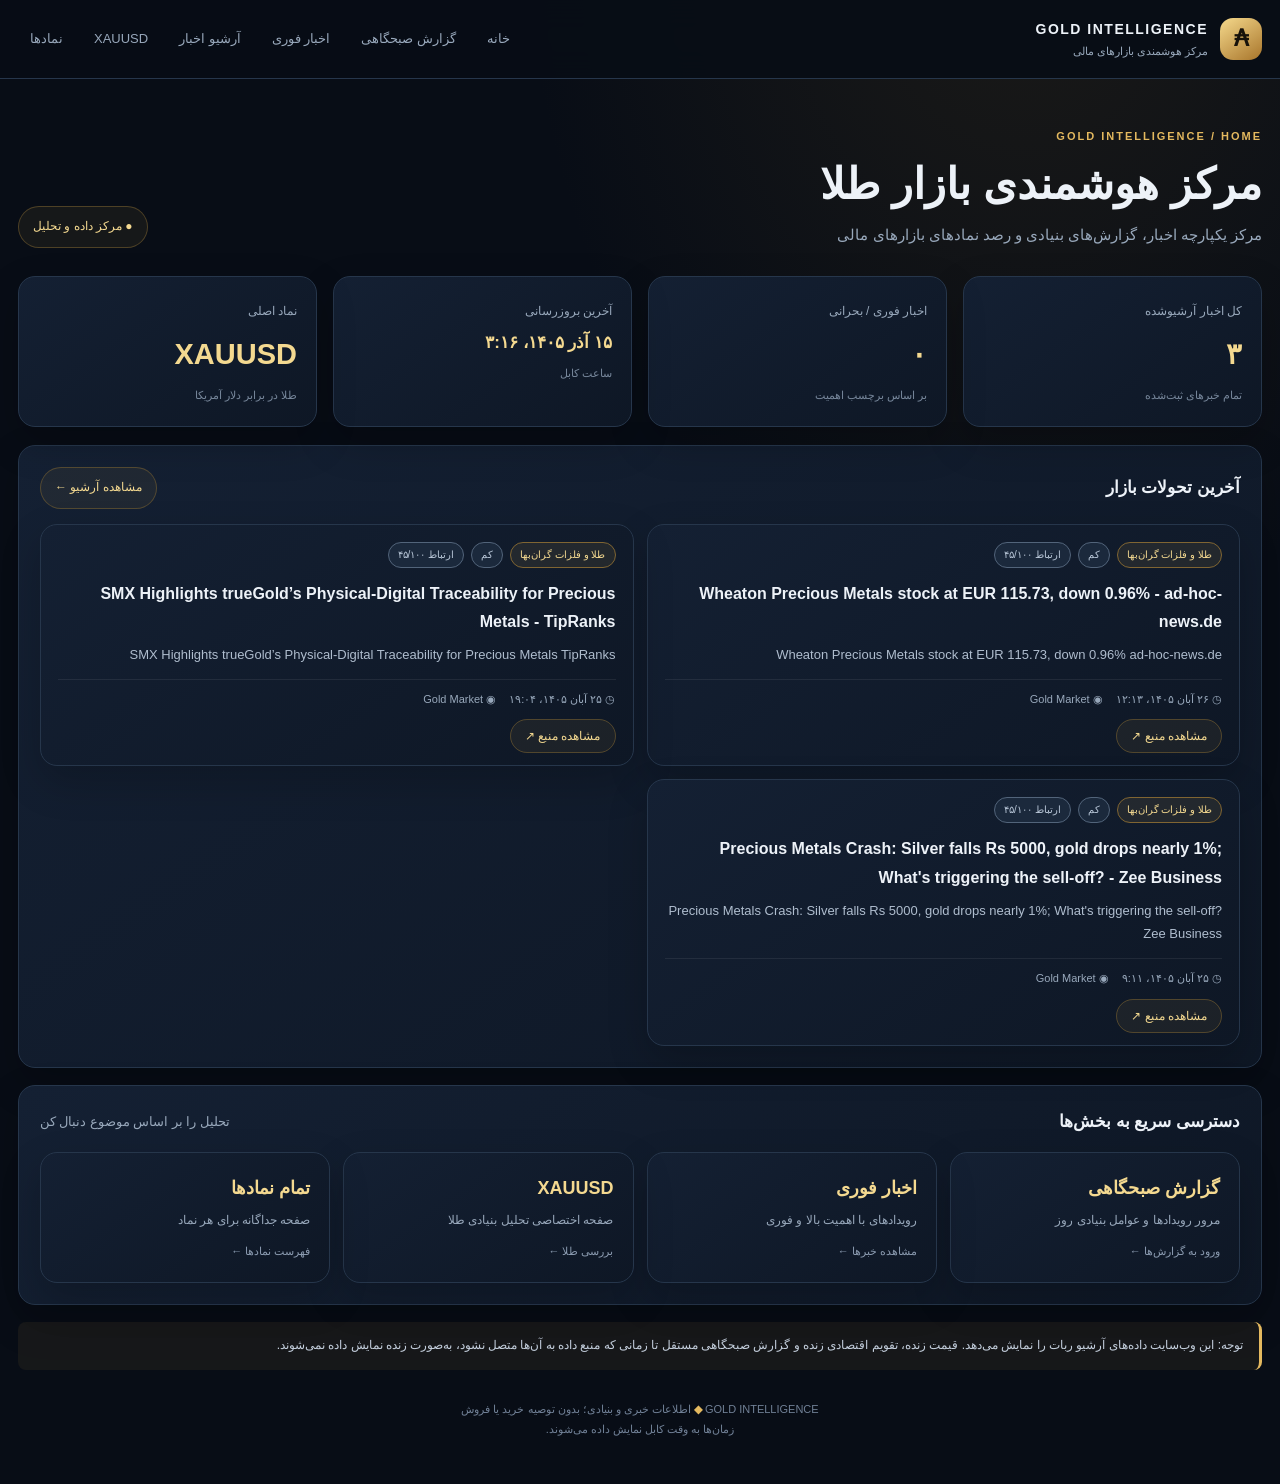
==== index.html @ a311f6eb "Build multi-page Gold Intelligence website" ====
<!doctype html><html lang="fa" dir="rtl"><head><meta charset="utf-8"><meta name="viewport" content="width=device-width,initial-scale=1"><meta name="theme-color" content="#080d16"><meta name="description" content="مرکز هوشمندی بازار طلا | Gold Intelligence"><title>مرکز هوشمندی بازار طلا | Gold Intelligence</title><link rel="stylesheet" href="assets/site.css"></head><body data-page="home" ><header class="topbar"><div class="shell top-inner"><a class="brand" href="index.html"><div class="mark">₳</div><div><strong>GOLD INTELLIGENCE</strong><small>مرکز هوشمندی بازارهای مالی</small></div></a><nav class="nav"><a href="index.html">خانه</a><a href="reports.html">گزارش صبحگاهی</a><a href="breaking.html">اخبار فوری</a><a href="archive.html">آرشیو اخبار</a><a href="xauusd.html">XAUUSD</a><a href="symbols.html">نمادها</a></nav></div></header><main class="shell"><section class="hero"><div><div class="eyebrow">GOLD INTELLIGENCE / HOME</div><h1>مرکز هوشمندی بازار طلا</h1><p>مرکز یکپارچه اخبار، گزارش‌های بنیادی و رصد نمادهای بازارهای مالی</p></div><div class="pill">● مرکز داده و تحلیل</div></section><section class="grid"><div class="stat"><span>کل اخبار آرشیوشده</span><strong id="total">—</strong><small>تمام خبرهای ثبت‌شده</small></div><div class="stat"><span>اخبار فوری / بحرانی</span><strong id="urgent">—</strong><small>بر اساس برچسب اهمیت</small></div><div class="stat"><span>آخرین بروزرسانی</span><strong style="font-size:17px" id="updated">—</strong><small>ساعت کابل</small></div><div class="stat"><span>نماد اصلی</span><strong>XAUUSD</strong><small>طلا در برابر دلار آمریکا</small></div></section><section class="panel" style="margin-top:18px"><div class="section-head"><h2>آخرین تحولات بازار</h2><a class="pill" href="archive.html">مشاهده آرشیو ←</a></div><div id="news-list" class="cards"><div class="empty">در حال دریافت خبرها…</div></div></section><section class="panel"><div class="section-head"><h2>دسترسی سریع به بخش‌ها</h2><small>تحلیل را بر اساس موضوع دنبال کن</small></div><div class="symbol-grid"><a class="symbol-card" href="reports.html"><b>گزارش صبحگاهی</b><p>مرور رویدادها و عوامل بنیادی روز</p><span>ورود به گزارش‌ها ←</span></a><a class="symbol-card" href="breaking.html"><b>اخبار فوری</b><p>رویدادهای با اهمیت بالا و فوری</p><span>مشاهده خبرها ←</span></a><a class="symbol-card" href="xauusd.html"><b>XAUUSD</b><p>صفحه اختصاصی تحلیل بنیادی طلا</p><span>بررسی طلا ←</span></a><a class="symbol-card" href="symbols.html"><b>تمام نمادها</b><p>صفحه جداگانه برای هر نماد</p><span>فهرست نمادها ←</span></a></div></section><div class="note">توجه: این وب‌سایت داده‌های آرشیو ربات را نمایش می‌دهد. قیمت زنده، تقویم اقتصادی زنده و گزارش صبحگاهی مستقل تا زمانی که منبع داده به آن‌ها متصل نشود، به‌صورت زنده نمایش داده نمی‌شوند.</div></main><footer class="shell footer">GOLD INTELLIGENCE <b>◆</b> اطلاعات خبری و بنیادی؛ بدون توصیه خرید یا فروش<br>زمان‌ها به وقت کابل نمایش داده می‌شوند.</footer><script src="assets/site.js" defer></script></body></html>
---- assets/site.css ----
:root{color-scheme:dark;--bg:#080d16;--panel:#101a29;--panel2:#142235;--line:#26364b;--gold:#e4b95f;--gold2:#f4d990;--text:#edf2f8;--muted:#98a8bb;--green:#55c58a;--red:#ef7777}*{box-sizing:border-box}body{margin:0;background:radial-gradient(ellipse at 80% -10%,#45371b55,transparent 35%),var(--bg);color:var(--text);font:15px/1.8 Tahoma,"Segoe UI",sans-serif}a{color:inherit;text-decoration:none}.shell{width:min(1320px,calc(100% - 36px));margin:auto}.topbar{position:sticky;top:0;z-index:10;background:#080d16ed;backdrop-filter:blur(16px);border-bottom:1px solid var(--line)}.top-inner{min-height:78px;display:flex;align-items:center;justify-content:space-between;gap:24px}.brand{display:flex;align-items:center;gap:12px;min-width:220px}.mark{width:42px;height:42px;border-radius:13px;background:linear-gradient(145deg,#f5d98c,#a8752b);display:grid;place-items:center;color:#17120a;font-size:23px;font-weight:900}.brand strong{display:block;letter-spacing:1.5px;font-size:14px}.brand small{display:block;color:var(--muted);font-size:11px}.nav{display:flex;gap:7px;flex-wrap:wrap}.nav a{padding:8px 12px;border-radius:9px;color:var(--muted);font-size:13px}.nav a:hover,.nav a.active{background:#d9ad5318;color:var(--gold2)}.hero{padding:48px 0 28px;display:flex;justify-content:space-between;align-items:end;gap:24px}.eyebrow{color:var(--gold);font-size:11px;font-weight:bold;letter-spacing:2px}.hero h1{font-size:clamp(27px,4vw,43px);line-height:1.35;margin:8px 0}.hero p{color:var(--muted);max-width:760px;margin:0}.pill{border:1px solid #80653288;border-radius:99px;padding:9px 14px;color:var(--gold2);background:#d6aa4b12;font-size:12px;white-space:nowrap}.grid{display:grid;grid-template-columns:repeat(12,1fr);gap:16px}.panel,.stat,.news-card,.symbol-card{background:linear-gradient(145deg,#142033,#0e1725);border:1px solid var(--line);border-radius:17px;box-shadow:0 16px 40px #0003}.panel{padding:21px;margin-bottom:17px}.stat{grid-column:span 3;padding:19px}.stat span{color:var(--muted);font-size:12px}.stat strong{display:block;font-size:29px;color:var(--gold2);margin-top:5px}.stat small{color:#77879b;font-size:11px}.section-head{display:flex;align-items:center;justify-content:space-between;gap:14px;margin-bottom:15px}.section-head h2{font-size:17px;margin:0}.section-head small{color:var(--muted)}.cards{display:grid;grid-template-columns:repeat(2,minmax(0,1fr));gap:13px}.news-card{padding:17px;transition:.2s}.news-card:hover,.symbol-card:hover{transform:translateY(-2px);border-color:#92713a}.tags{display:flex;gap:7px;flex-wrap:wrap}.tag{font-size:10px;padding:3px 9px;border-radius:30px;border:1px solid #52647a;color:#b9c7d8;background:#1b293c}.tag.gold{color:var(--gold2);border-color:#806532;background:#d6aa4b18}.tag.urgent{color:#ffaaaa;border-color:#8b4545;background:#8b45451a}.news-card h3{font-size:16px;line-height:1.8;margin:12px 0 6px}.news-card p{font-size:13px;color:#afbdce;margin:0 0 12px}.meta{display:flex;gap:13px;flex-wrap:wrap;color:var(--muted);font-size:11px;border-top:1px solid #ffffff12;padding-top:10px}.empty{padding:32px;text-align:center;border:1px dashed #35445a;border-radius:14px;color:var(--muted)}.filters{display:grid;grid-template-columns:2fr repeat(3,1fr);gap:10px;margin:15px 0}.field label{display:block;color:var(--muted);font-size:11px;margin-bottom:5px}.field input,.field select{width:100%;background:#091321;border:1px solid #2a394f;color:var(--text);border-radius:9px;padding:11px;font:inherit}.btn{border:1px solid #806532;background:linear-gradient(135deg,#e7bd62,#b8893c);color:#17130b;border-radius:10px;padding:10px 15px;font-weight:bold;cursor:pointer}.symbol-grid{display:grid;grid-template-columns:repeat(4,1fr);gap:13px}.symbol-card{padding:19px}.symbol-card b{font-size:18px;color:var(--gold2)}.symbol-card p{color:var(--muted);font-size:12px;margin:5px 0}.symbol-card span{font-size:11px;color:#8b9bb0}.note{border-right:3px solid var(--gold);background:#d6aa4b12;padding:13px 16px;border-radius:8px;color:#c4cfdd;font-size:12px}.footer{padding:30px 0 45px;color:#718197;text-align:center;font-size:11px}.footer b{color:var(--gold)}@media(max-width:900px){.top-inner{align-items:flex-start;padding:15px 0;flex-direction:column;gap:10px}.nav{width:100%;overflow:auto;flex-wrap:nowrap}.nav a{white-space:nowrap}.stat{grid-column:span 6}.symbol-grid{grid-template-columns:repeat(2,1fr)}}@media(max-width:620px){.shell{width:calc(100% - 24px)}.hero{padding:30px 0 20px;align-items:flex-start;flex-direction:column}.cards{grid-template-columns:1fr}.filters{grid-template-columns:1fr 1fr}.filters .wide{grid-column:span 2}.panel{padding:14px}.stat{padding:14px}.stat strong{font-size:23px}.symbol-grid{grid-template-columns:1fr 1fr}}
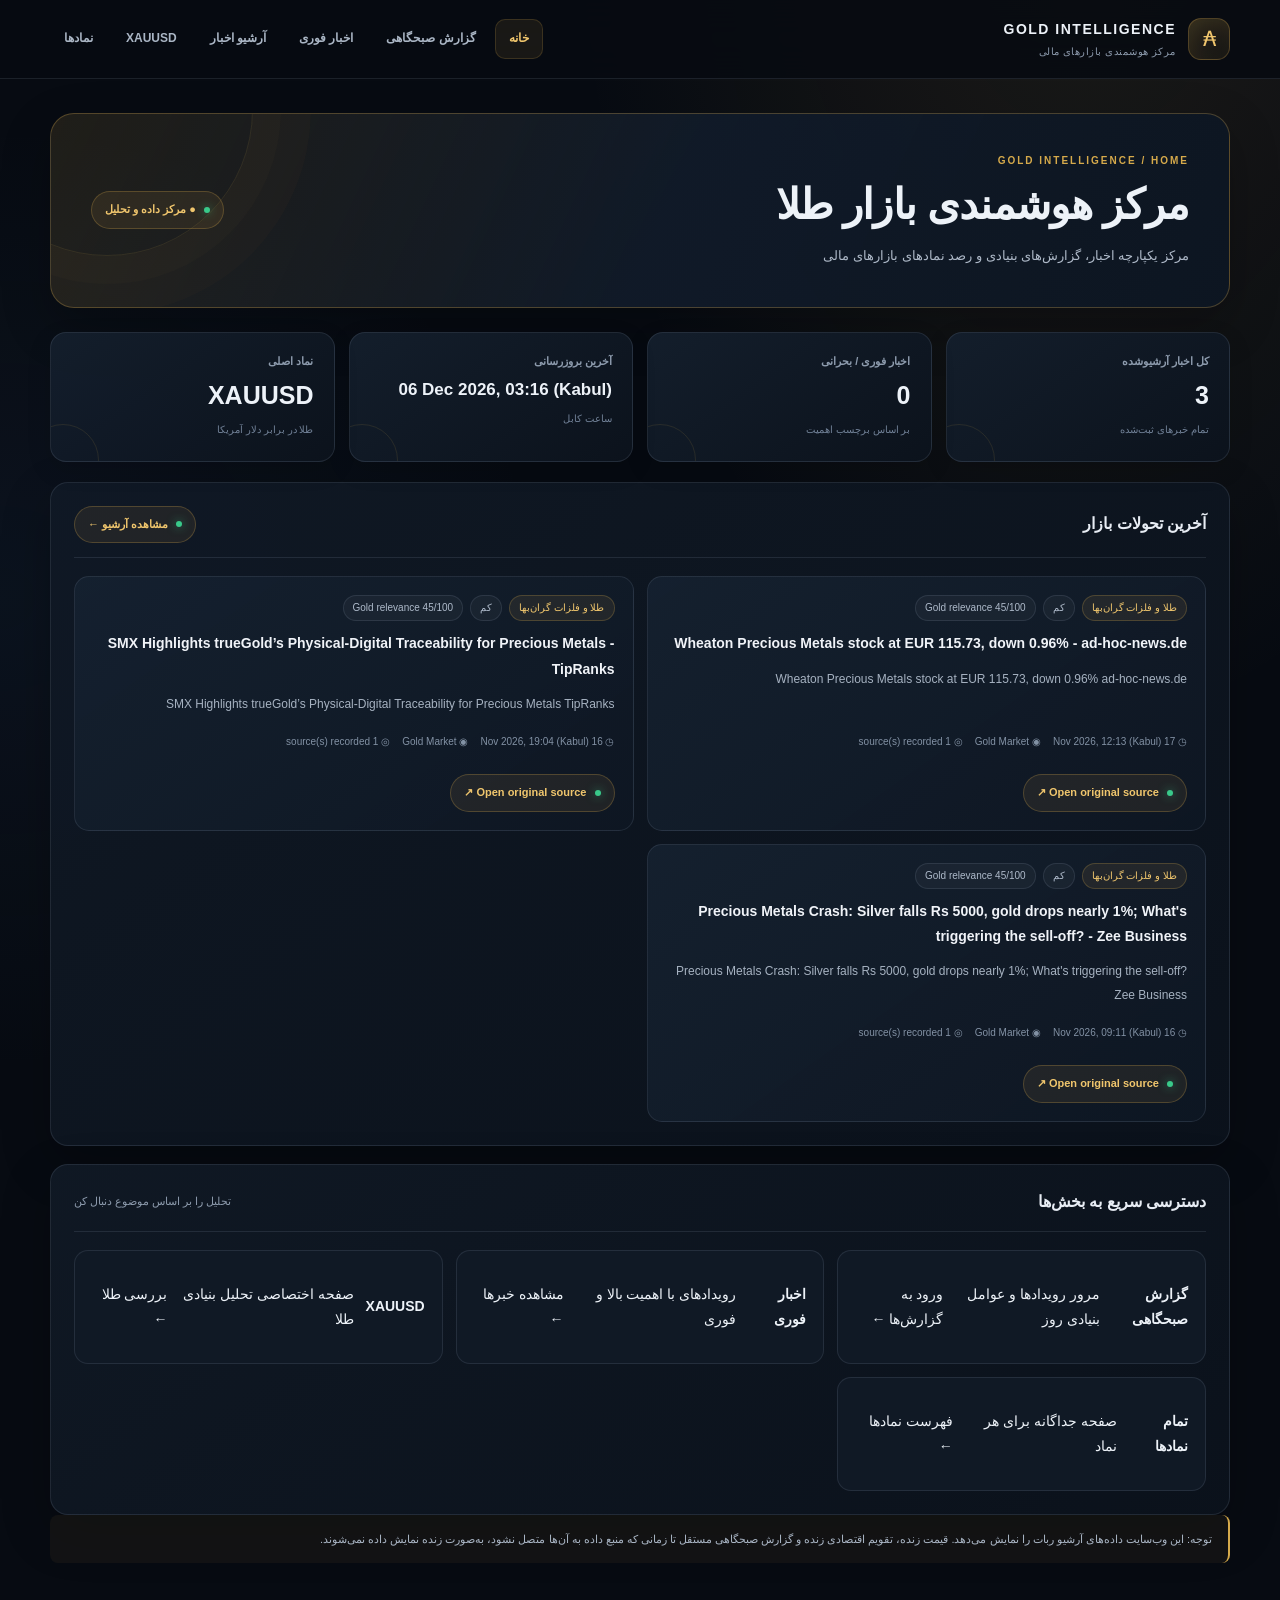
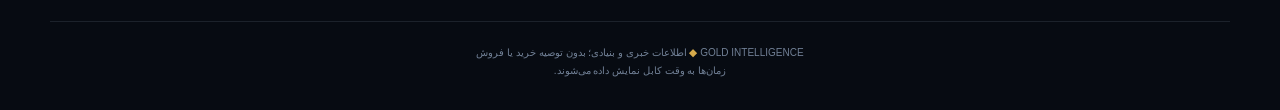
==== commit b86c6360: "Bust cached stylesheets across all dashboard pages" ====
--- a/index.html
+++ b/index.html
@@ -1 +1 @@
-<!doctype html><html lang="fa" dir="rtl"><head><meta charset="utf-8"><meta name="viewport" content="width=device-width,initial-scale=1"><meta name="theme-color" content="#080d16"><meta name="description" content="مرکز هوشمندی بازار طلا | Gold Intelligence"><title>مرکز هوشمندی بازار طلا | Gold Intelligence</title><link rel="stylesheet" href="assets/site.css"></head><body data-page="home" ><header class="topbar"><div class="shell top-inner"><a class="brand" href="index.html"><div class="mark">₳</div><div><strong>GOLD INTELLIGENCE</strong><small>مرکز هوشمندی بازارهای مالی</small></div></a><nav class="nav"><a href="index.html">خانه</a><a href="reports.html">گزارش صبحگاهی</a><a href="breaking.html">اخبار فوری</a><a href="archive.html">آرشیو اخبار</a><a href="xauusd.html">XAUUSD</a><a href="symbols.html">نمادها</a></nav></div></header><main class="shell"><section class="hero"><div><div class="eyebrow">GOLD INTELLIGENCE / HOME</div><h1>مرکز هوشمندی بازار طلا</h1><p>مرکز یکپارچه اخبار، گزارش‌های بنیادی و رصد نمادهای بازارهای مالی</p></div><div class="pill">● مرکز داده و تحلیل</div></section><section class="grid"><div class="stat"><span>کل اخبار آرشیوشده</span><strong id="total">—</strong><small>تمام خبرهای ثبت‌شده</small></div><div class="stat"><span>اخبار فوری / بحرانی</span><strong id="urgent">—</strong><small>بر اساس برچسب اهمیت</small></div><div class="stat"><span>آخرین بروزرسانی</span><strong style="font-size:17px" id="updated">—</strong><small>ساعت کابل</small></div><div class="stat"><span>نماد اصلی</span><strong>XAUUSD</strong><small>طلا در برابر دلار آمریکا</small></div></section><section class="panel" style="margin-top:18px"><div class="section-head"><h2>آخرین تحولات بازار</h2><a class="pill" href="archive.html">مشاهده آرشیو ←</a></div><div id="news-list" class="cards"><div class="empty">در حال دریافت خبرها…</div></div></section><section class="panel"><div class="section-head"><h2>دسترسی سریع به بخش‌ها</h2><small>تحلیل را بر اساس موضوع دنبال کن</small></div><div class="symbol-grid"><a class="symbol-card" href="reports.html"><b>گزارش صبحگاهی</b><p>مرور رویدادها و عوامل بنیادی روز</p><span>ورود به گزارش‌ها ←</span></a><a class="symbol-card" href="breaking.html"><b>اخبار فوری</b><p>رویدادهای با اهمیت بالا و فوری</p><span>مشاهده خبرها ←</span></a><a class="symbol-card" href="xauusd.html"><b>XAUUSD</b><p>صفحه اختصاصی تحلیل بنیادی طلا</p><span>بررسی طلا ←</span></a><a class="symbol-card" href="symbols.html"><b>تمام نمادها</b><p>صفحه جداگانه برای هر نماد</p><span>فهرست نمادها ←</span></a></div></section><div class="note">توجه: این وب‌سایت داده‌های آرشیو ربات را نمایش می‌دهد. قیمت زنده، تقویم اقتصادی زنده و گزارش صبحگاهی مستقل تا زمانی که منبع داده به آن‌ها متصل نشود، به‌صورت زنده نمایش داده نمی‌شوند.</div></main><footer class="shell footer">GOLD INTELLIGENCE <b>◆</b> اطلاعات خبری و بنیادی؛ بدون توصیه خرید یا فروش<br>زمان‌ها به وقت کابل نمایش داده می‌شوند.</footer><script src="assets/site.js" defer></script></body></html>+<!doctype html><html lang="fa" dir="rtl"><head><meta charset="utf-8"><meta name="viewport" content="width=device-width,initial-scale=1"><meta name="theme-color" content="#080d16"><meta name="description" content="مرکز هوشمندی بازار طلا | Gold Intelligence"><title>مرکز هوشمندی بازار طلا | Gold Intelligence</title><link rel="stylesheet" href="assets/site.css?v=20261117-1538"></head><body data-page="home" ><header class="topbar"><div class="shell top-inner"><a class="brand" href="index.html"><div class="mark">₳</div><div><strong>GOLD INTELLIGENCE</strong><small>مرکز هوشمندی بازارهای مالی</small></div></a><nav class="nav"><a href="index.html">خانه</a><a href="reports.html">گزارش صبحگاهی</a><a href="breaking.html">اخبار فوری</a><a href="archive.html">آرشیو اخبار</a><a href="xauusd.html">XAUUSD</a><a href="symbols.html">نمادها</a></nav></div></header><main class="shell"><section class="hero"><div><div class="eyebrow">GOLD INTELLIGENCE / HOME</div><h1>مرکز هوشمندی بازار طلا</h1><p>مرکز یکپارچه اخبار، گزارش‌های بنیادی و رصد نمادهای بازارهای مالی</p></div><div class="pill">● مرکز داده و تحلیل</div></section><section class="grid"><div class="stat"><span>کل اخبار آرشیوشده</span><strong id="total">—</strong><small>تمام خبرهای ثبت‌شده</small></div><div class="stat"><span>اخبار فوری / بحرانی</span><strong id="urgent">—</strong><small>بر اساس برچسب اهمیت</small></div><div class="stat"><span>آخرین بروزرسانی</span><strong style="font-size:17px" id="updated">—</strong><small>ساعت کابل</small></div><div class="stat"><span>نماد اصلی</span><strong>XAUUSD</strong><small>طلا در برابر دلار آمریکا</small></div></section><section class="panel" style="margin-top:18px"><div class="section-head"><h2>آخرین تحولات بازار</h2><a class="pill" href="archive.html">مشاهده آرشیو ←</a></div><div id="news-list" class="cards"><div class="empty">در حال دریافت خبرها…</div></div></section><section class="panel"><div class="section-head"><h2>دسترسی سریع به بخش‌ها</h2><small>تحلیل را بر اساس موضوع دنبال کن</small></div><div class="symbol-grid"><a class="symbol-card" href="reports.html"><b>گزارش صبحگاهی</b><p>مرور رویدادها و عوامل بنیادی روز</p><span>ورود به گزارش‌ها ←</span></a><a class="symbol-card" href="breaking.html"><b>اخبار فوری</b><p>رویدادهای با اهمیت بالا و فوری</p><span>مشاهده خبرها ←</span></a><a class="symbol-card" href="xauusd.html"><b>XAUUSD</b><p>صفحه اختصاصی تحلیل بنیادی طلا</p><span>بررسی طلا ←</span></a><a class="symbol-card" href="symbols.html"><b>تمام نمادها</b><p>صفحه جداگانه برای هر نماد</p><span>فهرست نمادها ←</span></a></div></section><div class="note">توجه: این وب‌سایت داده‌های آرشیو ربات را نمایش می‌دهد. قیمت زنده، تقویم اقتصادی زنده و گزارش صبحگاهی مستقل تا زمانی که منبع داده به آن‌ها متصل نشود، به‌صورت زنده نمایش داده نمی‌شوند.</div></main><footer class="shell footer">GOLD INTELLIGENCE <b>◆</b> اطلاعات خبری و بنیادی؛ بدون توصیه خرید یا فروش<br>زمان‌ها به وقت کابل نمایش داده می‌شوند.</footer><script src="assets/site.js" defer></script></body></html>
--- a/assets/site.css
+++ b/assets/site.css
@@ -1 +1,86 @@
-:root{color-scheme:dark;--bg:#080d16;--panel:#101a29;--panel2:#142235;--line:#26364b;--gold:#e4b95f;--gold2:#f4d990;--text:#edf2f8;--muted:#98a8bb;--green:#55c58a;--red:#ef7777}*{box-sizing:border-box}body{margin:0;background:radial-gradient(ellipse at 80% -10%,#45371b55,transparent 35%),var(--bg);color:var(--text);font:15px/1.8 Tahoma,"Segoe UI",sans-serif}a{color:inherit;text-decoration:none}.shell{width:min(1320px,calc(100% - 36px));margin:auto}.topbar{position:sticky;top:0;z-index:10;background:#080d16ed;backdrop-filter:blur(16px);border-bottom:1px solid var(--line)}.top-inner{min-height:78px;display:flex;align-items:center;justify-content:space-between;gap:24px}.brand{display:flex;align-items:center;gap:12px;min-width:220px}.mark{width:42px;height:42px;border-radius:13px;background:linear-gradient(145deg,#f5d98c,#a8752b);display:grid;place-items:center;color:#17120a;font-size:23px;font-weight:900}.brand strong{display:block;letter-spacing:1.5px;font-size:14px}.brand small{display:block;color:var(--muted);font-size:11px}.nav{display:flex;gap:7px;flex-wrap:wrap}.nav a{padding:8px 12px;border-radius:9px;color:var(--muted);font-size:13px}.nav a:hover,.nav a.active{background:#d9ad5318;color:var(--gold2)}.hero{padding:48px 0 28px;display:flex;justify-content:space-between;align-items:end;gap:24px}.eyebrow{color:var(--gold);font-size:11px;font-weight:bold;letter-spacing:2px}.hero h1{font-size:clamp(27px,4vw,43px);line-height:1.35;margin:8px 0}.hero p{color:var(--muted);max-width:760px;margin:0}.pill{border:1px solid #80653288;border-radius:99px;padding:9px 14px;color:var(--gold2);background:#d6aa4b12;font-size:12px;white-space:nowrap}.grid{display:grid;grid-template-columns:repeat(12,1fr);gap:16px}.panel,.stat,.news-card,.symbol-card{background:linear-gradient(145deg,#142033,#0e1725);border:1px solid var(--line);border-radius:17px;box-shadow:0 16px 40px #0003}.panel{padding:21px;margin-bottom:17px}.stat{grid-column:span 3;padding:19px}.stat span{color:var(--muted);font-size:12px}.stat strong{display:block;font-size:29px;color:var(--gold2);margin-top:5px}.stat small{color:#77879b;font-size:11px}.section-head{display:flex;align-items:center;justify-content:space-between;gap:14px;margin-bottom:15px}.section-head h2{font-size:17px;margin:0}.section-head small{color:var(--muted)}.cards{display:grid;grid-template-columns:repeat(2,minmax(0,1fr));gap:13px}.news-card{padding:17px;transition:.2s}.news-card:hover,.symbol-card:hover{transform:translateY(-2px);border-color:#92713a}.tags{display:flex;gap:7px;flex-wrap:wrap}.tag{font-size:10px;padding:3px 9px;border-radius:30px;border:1px solid #52647a;color:#b9c7d8;background:#1b293c}.tag.gold{color:var(--gold2);border-color:#806532;background:#d6aa4b18}.tag.urgent{color:#ffaaaa;border-color:#8b4545;background:#8b45451a}.news-card h3{font-size:16px;line-height:1.8;margin:12px 0 6px}.news-card p{font-size:13px;color:#afbdce;margin:0 0 12px}.meta{display:flex;gap:13px;flex-wrap:wrap;color:var(--muted);font-size:11px;border-top:1px solid #ffffff12;padding-top:10px}.empty{padding:32px;text-align:center;border:1px dashed #35445a;border-radius:14px;color:var(--muted)}.filters{display:grid;grid-template-columns:2fr repeat(3,1fr);gap:10px;margin:15px 0}.field label{display:block;color:var(--muted);font-size:11px;margin-bottom:5px}.field input,.field select{width:100%;background:#091321;border:1px solid #2a394f;color:var(--text);border-radius:9px;padding:11px;font:inherit}.btn{border:1px solid #806532;background:linear-gradient(135deg,#e7bd62,#b8893c);color:#17130b;border-radius:10px;padding:10px 15px;font-weight:bold;cursor:pointer}.symbol-grid{display:grid;grid-template-columns:repeat(4,1fr);gap:13px}.symbol-card{padding:19px}.symbol-card b{font-size:18px;color:var(--gold2)}.symbol-card p{color:var(--muted);font-size:12px;margin:5px 0}.symbol-card span{font-size:11px;color:#8b9bb0}.note{border-right:3px solid var(--gold);background:#d6aa4b12;padding:13px 16px;border-radius:8px;color:#c4cfdd;font-size:12px}.footer{padding:30px 0 45px;color:#718197;text-align:center;font-size:11px}.footer b{color:var(--gold)}@media(max-width:900px){.top-inner{align-items:flex-start;padding:15px 0;flex-direction:column;gap:10px}.nav{width:100%;overflow:auto;flex-wrap:nowrap}.nav a{white-space:nowrap}.stat{grid-column:span 6}.symbol-grid{grid-template-columns:repeat(2,1fr)}}@media(max-width:620px){.shell{width:calc(100% - 24px)}.hero{padding:30px 0 20px;align-items:flex-start;flex-direction:column}.cards{grid-template-columns:1fr}.filters{grid-template-columns:1fr 1fr}.filters .wide{grid-column:span 2}.panel{padding:14px}.stat{padding:14px}.stat strong{font-size:23px}.symbol-grid{grid-template-columns:1fr 1fr}}+/* GOLD INTELLIGENCE — unified professional trading dashboard */
+:root{
+  color-scheme:dark;
+  --bg:#070b12;--bg-soft:#0b111b;--surface:#101925;--surface-2:#141f2d;
+  --surface-3:#182536;--line:rgba(181,196,216,.12);--line-strong:rgba(212,166,77,.3);
+  --text:#edf2f8;--muted:#8d9bad;--gold:#d6aa4b;--gold-bright:#f0c66d;
+  --green:#39c98a;--red:#ef7373;--blue:#7ca9e8;--radius:18px;
+  --shadow:0 18px 50px rgba(0,0,0,.24);
+}
+*{box-sizing:border-box}
+html{scroll-behavior:smooth;background:var(--bg)}
+body{margin:0;min-height:100vh;background:radial-gradient(ellipse at 85% -10%,rgba(214,170,75,.11),transparent 34%),radial-gradient(ellipse at 0% 35%,rgba(55,99,151,.09),transparent 30%),var(--bg);color:var(--text);font-family:Inter,"Segoe UI",Tahoma,Arial,sans-serif;font-size:14px;line-height:1.8;direction:rtl}
+a{color:inherit;text-decoration:none;transition:color .2s,border-color .2s,background .2s}
+button,input,select{font:inherit}
+button{cursor:pointer}
+::selection{background:rgba(214,170,75,.3);color:#fff}
+.shell{width:min(1180px,calc(100% - 44px));margin-inline:auto}
+.topbar{position:sticky;top:0;z-index:20;background:rgba(7,11,18,.88);border-bottom:1px solid var(--line);backdrop-filter:blur(18px);-webkit-backdrop-filter:blur(18px)}
+.top-inner{min-height:78px;display:flex;align-items:center;justify-content:space-between;gap:24px}
+.brand{display:flex;align-items:center;gap:12px;min-width:max-content}
+.brand .mark{width:42px;height:42px;display:grid;place-items:center;border:1px solid var(--line-strong);border-radius:13px;background:linear-gradient(145deg,rgba(214,170,75,.2),rgba(214,170,75,.04));color:var(--gold-bright);font-size:21px;box-shadow:inset 0 0 18px rgba(214,170,75,.07)}
+.brand strong{display:block;font-size:14px;letter-spacing:1.5px;font-weight:800}
+.brand small{display:block;color:var(--muted);font-size:10px;letter-spacing:.5px;margin-top:1px}
+.nav{display:flex;align-items:center;gap:5px;flex-wrap:wrap}
+.nav a{padding:8px 13px;border:1px solid transparent;border-radius:10px;color:#aab6c5;font-size:12px;font-weight:650;white-space:nowrap}
+.nav a:hover,.nav a.active{color:var(--gold-bright);background:rgba(214,170,75,.09);border-color:rgba(214,170,75,.18)}
+main.shell{padding-top:34px;padding-bottom:58px}
+.hero{position:relative;overflow:hidden;display:flex;align-items:center;justify-content:space-between;gap:30px;padding:38px 40px;margin-bottom:24px;border:1px solid var(--line-strong);border-radius:24px;background:linear-gradient(115deg,rgba(214,170,75,.12),rgba(17,27,41,.94) 52%,rgba(13,22,34,.98));box-shadow:var(--shadow)}
+.hero:after{content:"";position:absolute;width:290px;height:290px;border:1px solid rgba(214,170,75,.12);border-radius:50%;left:-90px;top:-150px;box-shadow:0 0 0 28px rgba(214,170,75,.025),0 0 0 58px rgba(214,170,75,.02);pointer-events:none}
+.hero>div{position:relative;z-index:1;max-width:760px}
+.eyebrow,.section-kicker{color:var(--gold);font-size:10px;font-weight:800;letter-spacing:2px;text-transform:uppercase}
+.hero h1{margin:8px 0 10px;font-size:clamp(27px,4vw,42px);line-height:1.3;font-weight:800;letter-spacing:-.8px}
+.hero p{max-width:720px;margin:0;color:#aeb9c8;font-size:13px;line-height:2}
+.pill{display:inline-flex;align-items:center;gap:8px;padding:8px 13px;border:1px solid rgba(214,170,75,.26);border-radius:999px;background:rgba(214,170,75,.09);color:var(--gold-bright);font-size:11px;font-weight:700;white-space:nowrap}
+.pill:before{content:"";width:6px;height:6px;border-radius:50%;background:var(--green);box-shadow:0 0 10px rgba(57,201,138,.65)}
+.grid{display:grid;grid-template-columns:repeat(4,minmax(0,1fr));gap:14px;margin:20px 0}
+.stat{position:relative;overflow:hidden;min-height:126px;padding:19px 20px;border:1px solid var(--line);border-radius:16px;background:linear-gradient(145deg,rgba(20,31,45,.96),rgba(12,19,29,.96));box-shadow:0 8px 24px rgba(0,0,0,.12)}
+.stat:after{content:"";position:absolute;width:70px;height:70px;left:-24px;bottom:-35px;border:1px solid rgba(214,170,75,.12);border-radius:50%}
+.stat span{display:block;color:var(--muted);font-size:11px;font-weight:600}
+.stat strong{display:block;margin:7px 0 3px;color:var(--text);font-size:25px;line-height:1.4;font-weight:800;direction:ltr;text-align:right;font-variant-numeric:tabular-nums}
+.stat small{color:#718197;font-size:10px}
+.panel{margin-top:18px;padding:23px;border:1px solid var(--line);border-radius:var(--radius);background:linear-gradient(145deg,rgba(16,25,37,.96),rgba(11,18,28,.97));box-shadow:var(--shadow)}
+.section-head{display:flex;align-items:center;justify-content:space-between;gap:15px;margin-bottom:18px;padding-bottom:14px;border-bottom:1px solid var(--line)}
+.section-head h2,.panel h2{margin:0;font-size:16px;font-weight:750;color:#e8edf4}
+.section-head small{color:var(--muted);font-size:11px}
+.section-head .tag{white-space:nowrap}
+.cards{display:grid;grid-template-columns:repeat(2,minmax(0,1fr));gap:13px}
+.news-card{display:flex;flex-direction:column;gap:10px;min-width:0;padding:18px;border:1px solid var(--line);border-radius:15px;background:linear-gradient(145deg,rgba(22,34,49,.88),rgba(14,23,35,.92));transition:transform .2s,border-color .2s,background .2s}
+.news-card:hover{transform:translateY(-2px);border-color:rgba(214,170,75,.32);background:var(--surface-2)}
+.news-card h3{margin:0;color:#f0f3f8;font-size:14px;line-height:1.8;font-weight:750}
+.news-card p{margin:0;color:#a6b2c1;font-size:12px;line-height:2}
+.news-card .meta{display:flex;align-items:center;flex-wrap:wrap;gap:12px;margin-top:auto;padding-top:7px;color:#8291a4;font-size:10px}
+.tags{display:flex;align-items:center;flex-wrap:wrap;gap:7px}
+.tag{display:inline-flex;align-items:center;padding:4px 9px;border:1px solid var(--line);border-radius:999px;background:rgba(255,255,255,.035);color:#aebaca;font-size:10px;line-height:1.6}
+.tag.gold{border-color:rgba(214,170,75,.24);background:rgba(214,170,75,.09);color:var(--gold-bright)}
+.tag.urgent{border-color:rgba(239,115,115,.25);background:rgba(239,115,115,.1);color:#ff9b9b}
+.tag.green{border-color:rgba(57,201,138,.22);background:rgba(57,201,138,.08);color:#71dfad}
+.filters{display:grid;grid-template-columns:minmax(220px,2fr) repeat(2,minmax(150px,1fr));gap:12px;margin:16px 0 20px}
+.field{display:flex;flex-direction:column;gap:7px;min-width:0}
+.field label{color:#aab6c5;font-size:11px;font-weight:650}
+.field input,.field select,.filters input,.filters select{width:100%;min-height:43px;padding:9px 12px;border:1px solid var(--line);border-radius:11px;outline:none;background:#0a121d;color:var(--text);font-size:12px}
+.field input:focus,.field select:focus,.filters input:focus,.filters select:focus{border-color:rgba(214,170,75,.55);box-shadow:0 0 0 3px rgba(214,170,75,.08)}
+.field input::placeholder,.filters input::placeholder{color:#637286}
+.empty{grid-column:1/-1;padding:30px 18px;border:1px dashed rgba(145,163,185,.2);border-radius:14px;color:var(--muted);text-align:center;font-size:12px;background:rgba(255,255,255,.015)}
+.status-line{display:flex;align-items:center;gap:9px;margin:12px 0;color:var(--green);font-size:11px}
+.status-line:before{content:"";width:7px;height:7px;border-radius:50%;background:currentColor;box-shadow:0 0 9px currentColor}
+.event-row{display:grid;grid-template-columns:minmax(0,1fr) auto;gap:10px 16px;padding:15px 0;border-bottom:1px solid var(--line)}
+.event-row:last-child{border:0}
+.event-row b{font-size:12px;color:#e4eaf1}
+.event-row small{display:block;color:var(--muted);font-size:10px}
+.event-values{grid-column:1/-1;display:flex;flex-wrap:wrap;gap:8px 18px;color:#94a4b7;font-size:10px}
+.report-message{white-space:pre-wrap;max-height:420px;overflow:auto;padding:20px;border:1px solid var(--line);border-radius:14px;background:#09111c;color:#cbd5e1;font:12px/2 Tahoma,"Segoe UI",sans-serif}
+.note{padding:13px 16px;border-right:2px solid var(--gold);border-radius:8px;background:rgba(214,170,75,.055);color:#aab6c5;font-size:11px;line-height:2}
+.symbol-grid{display:grid;grid-template-columns:repeat(3,minmax(0,1fr));gap:13px}
+.symbol-card{display:flex;align-items:center;justify-content:space-between;gap:12px;padding:17px;border:1px solid var(--line);border-radius:14px;background:var(--surface);transition:.2s}
+.symbol-card:hover{border-color:var(--line-strong);transform:translateY(-2px)}
+.symbol-card strong{font-size:14px;direction:ltr}
+.symbol-card small{display:block;color:var(--muted);font-size:10px}
+button,.button,.pill-link{border:1px solid var(--line-strong);border-radius:10px;background:rgba(214,170,75,.1);color:var(--gold-bright);padding:9px 14px;font-size:11px;font-weight:700}
+button:hover,.button:hover,.pill-link:hover{background:rgba(214,170,75,.18)}
+footer,.footer{padding:22px 0 30px;border-top:1px solid var(--line);color:#718096;font-size:10px;text-align:center}
+footer b,.footer b{color:var(--gold)}
+a:focus-visible,button:focus-visible,input:focus-visible,select:focus-visible{outline:2px solid var(--gold);outline-offset:3px}
+[dir="ltr"],.ltr{direction:ltr;unicode-bidi:embed}
+@media(max-width:900px){.top-inner{align-items:flex-start;flex-direction:column;padding:13px 0;gap:10px}.nav{width:100%;overflow-x:auto;flex-wrap:nowrap;padding-bottom:3px}.nav a{padding:7px 10px}.grid{grid-template-columns:repeat(2,minmax(0,1fr))}.symbol-grid{grid-template-columns:repeat(2,minmax(0,1fr))}}
+@media(max-width:620px){.shell{width:min(100% - 26px,1180px)}main.shell{padding-top:18px}.hero{align-items:flex-start;flex-direction:column;padding:25px 21px;border-radius:18px;gap:15px}.hero h1{font-size:27px}.grid{gap:9px}.stat{min-height:112px;padding:14px}.stat strong{font-size:21px}.panel{padding:16px;margin-top:13px}.cards{grid-template-columns:1fr}.filters{grid-template-columns:1fr}.symbol-grid{grid-template-columns:1fr}.section-head{align-items:flex-start;flex-direction:column}.brand strong{font-size:12px}}
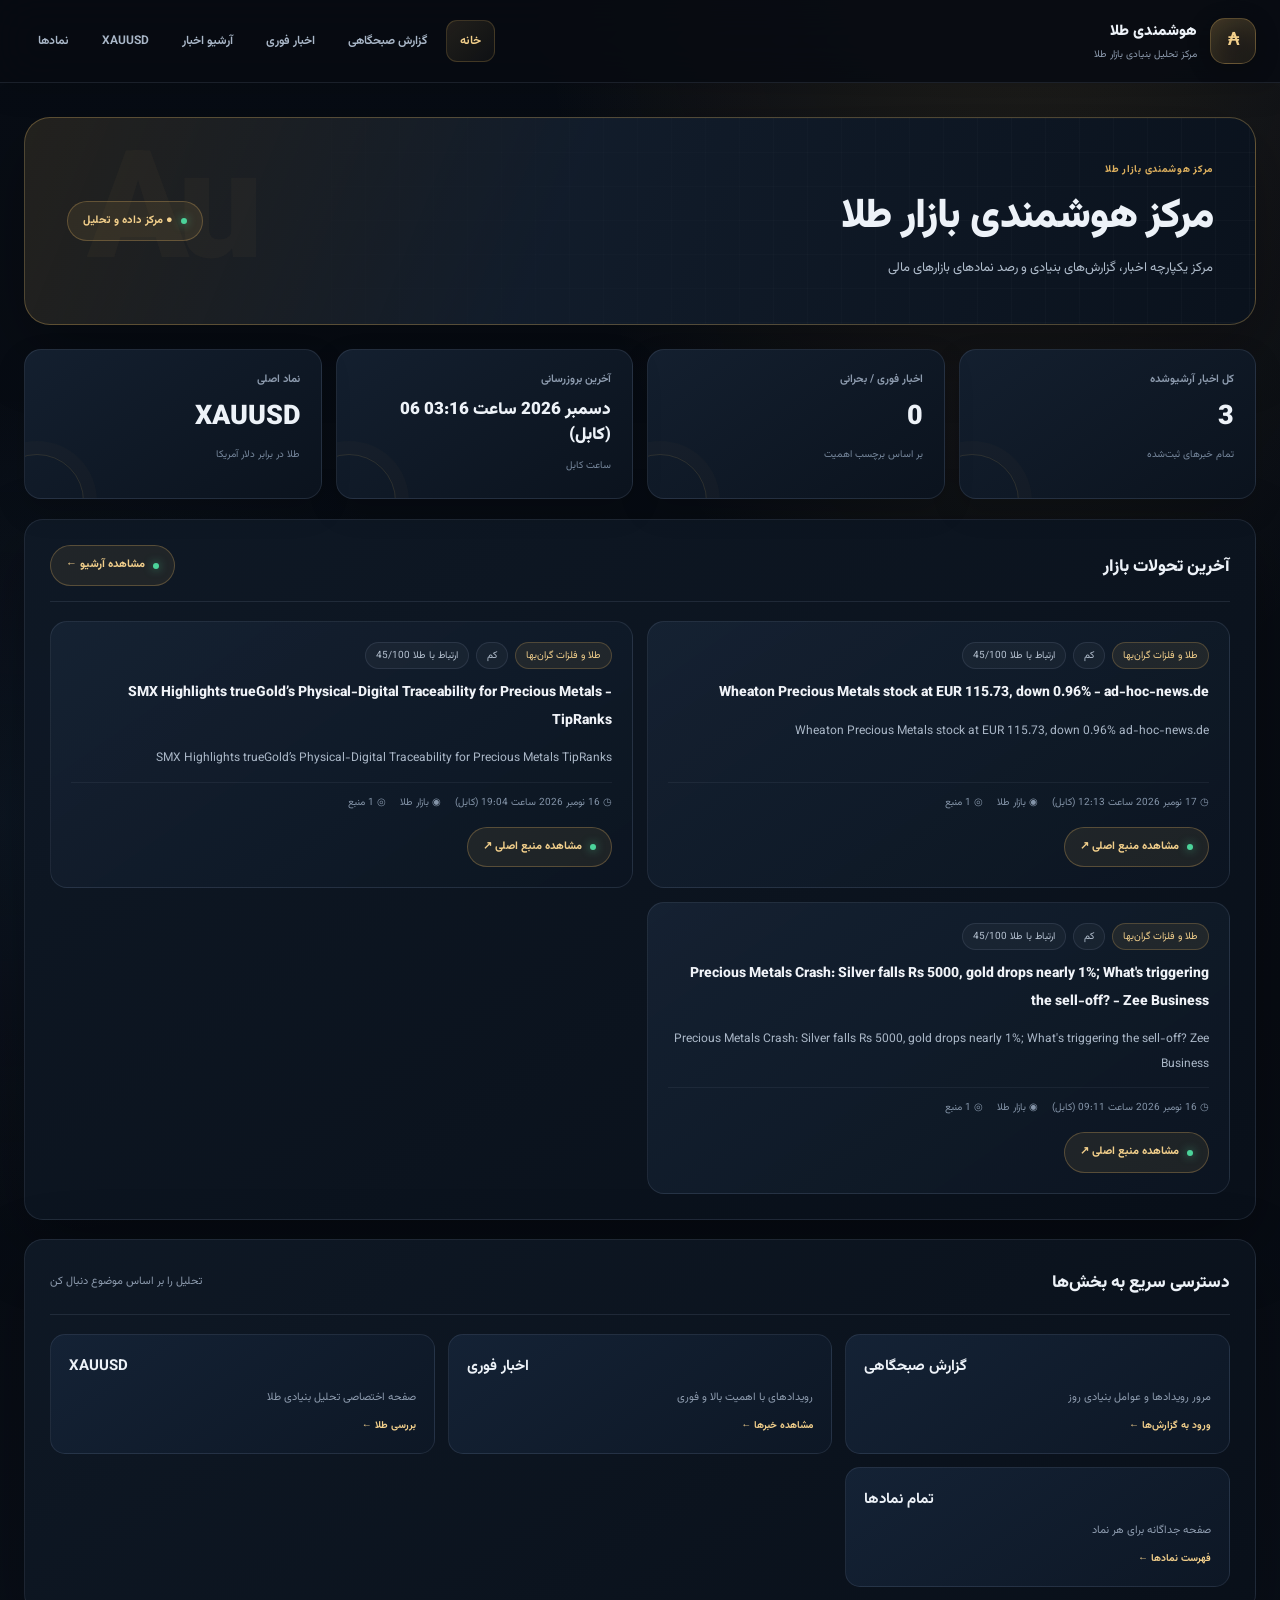
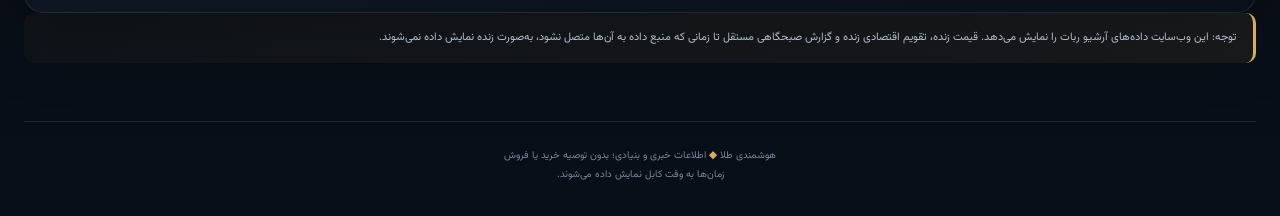
==== commit 90b21bac: "Redesign dashboard in Persian and isolate published morning report" ====
--- a/index.html
+++ b/index.html
@@ -1 +1 @@
-<!doctype html><html lang="fa" dir="rtl"><head><meta charset="utf-8"><meta name="viewport" content="width=device-width,initial-scale=1"><meta name="theme-color" content="#080d16"><meta name="description" content="مرکز هوشمندی بازار طلا | Gold Intelligence"><title>مرکز هوشمندی بازار طلا | Gold Intelligence</title><link rel="stylesheet" href="assets/site.css?v=20261117-1538"></head><body data-page="home" ><header class="topbar"><div class="shell top-inner"><a class="brand" href="index.html"><div class="mark">₳</div><div><strong>GOLD INTELLIGENCE</strong><small>مرکز هوشمندی بازارهای مالی</small></div></a><nav class="nav"><a href="index.html">خانه</a><a href="reports.html">گزارش صبحگاهی</a><a href="breaking.html">اخبار فوری</a><a href="archive.html">آرشیو اخبار</a><a href="xauusd.html">XAUUSD</a><a href="symbols.html">نمادها</a></nav></div></header><main class="shell"><section class="hero"><div><div class="eyebrow">GOLD INTELLIGENCE / HOME</div><h1>مرکز هوشمندی بازار طلا</h1><p>مرکز یکپارچه اخبار، گزارش‌های بنیادی و رصد نمادهای بازارهای مالی</p></div><div class="pill">● مرکز داده و تحلیل</div></section><section class="grid"><div class="stat"><span>کل اخبار آرشیوشده</span><strong id="total">—</strong><small>تمام خبرهای ثبت‌شده</small></div><div class="stat"><span>اخبار فوری / بحرانی</span><strong id="urgent">—</strong><small>بر اساس برچسب اهمیت</small></div><div class="stat"><span>آخرین بروزرسانی</span><strong style="font-size:17px" id="updated">—</strong><small>ساعت کابل</small></div><div class="stat"><span>نماد اصلی</span><strong>XAUUSD</strong><small>طلا در برابر دلار آمریکا</small></div></section><section class="panel" style="margin-top:18px"><div class="section-head"><h2>آخرین تحولات بازار</h2><a class="pill" href="archive.html">مشاهده آرشیو ←</a></div><div id="news-list" class="cards"><div class="empty">در حال دریافت خبرها…</div></div></section><section class="panel"><div class="section-head"><h2>دسترسی سریع به بخش‌ها</h2><small>تحلیل را بر اساس موضوع دنبال کن</small></div><div class="symbol-grid"><a class="symbol-card" href="reports.html"><b>گزارش صبحگاهی</b><p>مرور رویدادها و عوامل بنیادی روز</p><span>ورود به گزارش‌ها ←</span></a><a class="symbol-card" href="breaking.html"><b>اخبار فوری</b><p>رویدادهای با اهمیت بالا و فوری</p><span>مشاهده خبرها ←</span></a><a class="symbol-card" href="xauusd.html"><b>XAUUSD</b><p>صفحه اختصاصی تحلیل بنیادی طلا</p><span>بررسی طلا ←</span></a><a class="symbol-card" href="symbols.html"><b>تمام نمادها</b><p>صفحه جداگانه برای هر نماد</p><span>فهرست نمادها ←</span></a></div></section><div class="note">توجه: این وب‌سایت داده‌های آرشیو ربات را نمایش می‌دهد. قیمت زنده، تقویم اقتصادی زنده و گزارش صبحگاهی مستقل تا زمانی که منبع داده به آن‌ها متصل نشود، به‌صورت زنده نمایش داده نمی‌شوند.</div></main><footer class="shell footer">GOLD INTELLIGENCE <b>◆</b> اطلاعات خبری و بنیادی؛ بدون توصیه خرید یا فروش<br>زمان‌ها به وقت کابل نمایش داده می‌شوند.</footer><script src="assets/site.js" defer></script></body></html>+<!doctype html><html lang="fa" dir="rtl"><head><meta charset="utf-8"><meta name="viewport" content="width=device-width,initial-scale=1"><meta name="theme-color" content="#080d16"><meta name="description" content="مرکز هوشمندی بازار طلا | هوشمندی طلا"><title>مرکز هوشمندی بازار طلا | هوشمندی طلا</title><link rel="stylesheet" href="assets/site.css?v=20261117-fa2"></head><body data-page="home" ><header class="topbar"><div class="shell top-inner"><a class="brand" href="index.html"><div class="mark">₳</div><div><strong>هوشمندی طلا</strong><small>مرکز تحلیل بنیادی بازار طلا</small></div></a><nav class="nav"><a href="index.html">خانه</a><a href="reports.html">گزارش صبحگاهی</a><a href="breaking.html">اخبار فوری</a><a href="archive.html">آرشیو اخبار</a><a href="xauusd.html">XAUUSD</a><a href="symbols.html">نمادها</a></nav></div></header><main class="shell"><section class="hero"><div><div class="eyebrow">مرکز هوشمندی بازار طلا</div><h1>مرکز هوشمندی بازار طلا</h1><p>مرکز یکپارچه اخبار، گزارش‌های بنیادی و رصد نمادهای بازارهای مالی</p></div><div class="pill">● مرکز داده و تحلیل</div></section><section class="grid"><div class="stat"><span>کل اخبار آرشیوشده</span><strong id="total">—</strong><small>تمام خبرهای ثبت‌شده</small></div><div class="stat"><span>اخبار فوری / بحرانی</span><strong id="urgent">—</strong><small>بر اساس برچسب اهمیت</small></div><div class="stat"><span>آخرین بروزرسانی</span><strong style="font-size:17px" id="updated">—</strong><small>ساعت کابل</small></div><div class="stat"><span>نماد اصلی</span><strong>XAUUSD</strong><small>طلا در برابر دلار آمریکا</small></div></section><section class="panel" style="margin-top:18px"><div class="section-head"><h2>آخرین تحولات بازار</h2><a class="pill" href="archive.html">مشاهده آرشیو ←</a></div><div id="news-list" class="cards"><div class="empty">در حال دریافت خبرها…</div></div></section><section class="panel"><div class="section-head"><h2>دسترسی سریع به بخش‌ها</h2><small>تحلیل را بر اساس موضوع دنبال کن</small></div><div class="symbol-grid"><a class="symbol-card" href="reports.html"><b>گزارش صبحگاهی</b><p>مرور رویدادها و عوامل بنیادی روز</p><span>ورود به گزارش‌ها ←</span></a><a class="symbol-card" href="breaking.html"><b>اخبار فوری</b><p>رویدادهای با اهمیت بالا و فوری</p><span>مشاهده خبرها ←</span></a><a class="symbol-card" href="xauusd.html"><b>XAUUSD</b><p>صفحه اختصاصی تحلیل بنیادی طلا</p><span>بررسی طلا ←</span></a><a class="symbol-card" href="symbols.html"><b>تمام نمادها</b><p>صفحه جداگانه برای هر نماد</p><span>فهرست نمادها ←</span></a></div></section><div class="note">توجه: این وب‌سایت داده‌های آرشیو ربات را نمایش می‌دهد. قیمت زنده، تقویم اقتصادی زنده و گزارش صبحگاهی مستقل تا زمانی که منبع داده به آن‌ها متصل نشود، به‌صورت زنده نمایش داده نمی‌شوند.</div></main><footer class="shell footer">هوشمندی طلا <b>◆</b> اطلاعات خبری و بنیادی؛ بدون توصیه خرید یا فروش<br>زمان‌ها به وقت کابل نمایش داده می‌شوند.</footer><script src="assets/site.js?v=20261117-fa2" defer></script></body></html>
--- a/assets/site.css
+++ b/assets/site.css
@@ -1,86 +1,87 @@
-/* GOLD INTELLIGENCE — unified professional trading dashboard */
-:root{
-  color-scheme:dark;
-  --bg:#070b12;--bg-soft:#0b111b;--surface:#101925;--surface-2:#141f2d;
-  --surface-3:#182536;--line:rgba(181,196,216,.12);--line-strong:rgba(212,166,77,.3);
-  --text:#edf2f8;--muted:#8d9bad;--gold:#d6aa4b;--gold-bright:#f0c66d;
-  --green:#39c98a;--red:#ef7373;--blue:#7ca9e8;--radius:18px;
-  --shadow:0 18px 50px rgba(0,0,0,.24);
-}
+@import url('https://fonts.googleapis.com/css2?family=Vazirmatn:wght@400;500;600;700;800;900&display=swap');
+:root{color-scheme:dark;--bg:#070b12;--panel:#0d1521;--panel2:#111d2c;--panel3:#172538;--line:rgba(160,180,205,.13);--line2:rgba(211,170,91,.34);--gold:#d9ad5d;--gold2:#f2cf8b;--text:#edf2f8;--muted:#8e9caf;--green:#4bd39a;--red:#f27d7d;--blue:#83b8e9;--radius:19px;--shadow:0 24px 70px rgba(0,0,0,.28)}
 *{box-sizing:border-box}
 html{scroll-behavior:smooth;background:var(--bg)}
-body{margin:0;min-height:100vh;background:radial-gradient(ellipse at 85% -10%,rgba(214,170,75,.11),transparent 34%),radial-gradient(ellipse at 0% 35%,rgba(55,99,151,.09),transparent 30%),var(--bg);color:var(--text);font-family:Inter,"Segoe UI",Tahoma,Arial,sans-serif;font-size:14px;line-height:1.8;direction:rtl}
-a{color:inherit;text-decoration:none;transition:color .2s,border-color .2s,background .2s}
+body{margin:0;min-height:100vh;color:var(--text);font:14px/1.9 'Vazirmatn',Tahoma,sans-serif;direction:rtl;background:radial-gradient(ellipse at 80% -15%,rgba(199,151,69,.16),transparent 35%),radial-gradient(ellipse at 0 45%,rgba(53,100,153,.11),transparent 30%),linear-gradient(180deg,#080d15,#070b12 55%,#090f19)}
+a{color:inherit;text-decoration:none;transition:.22s}
 button,input,select{font:inherit}
-button{cursor:pointer}
-::selection{background:rgba(214,170,75,.3);color:#fff}
-.shell{width:min(1180px,calc(100% - 44px));margin-inline:auto}
-.topbar{position:sticky;top:0;z-index:20;background:rgba(7,11,18,.88);border-bottom:1px solid var(--line);backdrop-filter:blur(18px);-webkit-backdrop-filter:blur(18px)}
-.top-inner{min-height:78px;display:flex;align-items:center;justify-content:space-between;gap:24px}
-.brand{display:flex;align-items:center;gap:12px;min-width:max-content}
-.brand .mark{width:42px;height:42px;display:grid;place-items:center;border:1px solid var(--line-strong);border-radius:13px;background:linear-gradient(145deg,rgba(214,170,75,.2),rgba(214,170,75,.04));color:var(--gold-bright);font-size:21px;box-shadow:inset 0 0 18px rgba(214,170,75,.07)}
-.brand strong{display:block;font-size:14px;letter-spacing:1.5px;font-weight:800}
-.brand small{display:block;color:var(--muted);font-size:10px;letter-spacing:.5px;margin-top:1px}
+::selection{background:rgba(217,173,93,.3);color:#fff}
+.shell{width:min(1240px,calc(100% - 48px));margin-inline:auto}
+.topbar{position:sticky;top:0;z-index:50;background:rgba(7,11,18,.88);border-bottom:1px solid var(--line);backdrop-filter:blur(20px);box-shadow:0 8px 30px rgba(0,0,0,.12)}
+.top-inner{min-height:82px;display:flex;align-items:center;justify-content:space-between;gap:26px}
+.brand{display:flex;align-items:center;gap:13px;min-width:max-content}
+.brand .mark{width:46px;height:46px;display:grid;place-items:center;border:1px solid var(--line2);border-radius:15px;background:linear-gradient(145deg,rgba(217,173,93,.23),rgba(217,173,93,.045));color:var(--gold2);font-size:17px;font-weight:900;box-shadow:inset 0 0 22px rgba(217,173,93,.08),0 5px 24px rgba(0,0,0,.2)}
+.brand strong{display:block;font-size:15px;font-weight:900;letter-spacing:.1px}
+.brand small{display:block;color:var(--muted);font-size:10px;margin-top:-1px}
 .nav{display:flex;align-items:center;gap:5px;flex-wrap:wrap}
-.nav a{padding:8px 13px;border:1px solid transparent;border-radius:10px;color:#aab6c5;font-size:12px;font-weight:650;white-space:nowrap}
-.nav a:hover,.nav a.active{color:var(--gold-bright);background:rgba(214,170,75,.09);border-color:rgba(214,170,75,.18)}
+.nav a{padding:9px 13px;border:1px solid transparent;border-radius:11px;color:#aab7c8;font-size:12px;font-weight:650;white-space:nowrap}
+.nav a:hover,.nav a.active{color:var(--gold2);background:linear-gradient(135deg,rgba(217,173,93,.13),rgba(217,173,93,.045));border-color:rgba(217,173,93,.2)}
 main.shell{padding-top:34px;padding-bottom:58px}
-.hero{position:relative;overflow:hidden;display:flex;align-items:center;justify-content:space-between;gap:30px;padding:38px 40px;margin-bottom:24px;border:1px solid var(--line-strong);border-radius:24px;background:linear-gradient(115deg,rgba(214,170,75,.12),rgba(17,27,41,.94) 52%,rgba(13,22,34,.98));box-shadow:var(--shadow)}
-.hero:after{content:"";position:absolute;width:290px;height:290px;border:1px solid rgba(214,170,75,.12);border-radius:50%;left:-90px;top:-150px;box-shadow:0 0 0 28px rgba(214,170,75,.025),0 0 0 58px rgba(214,170,75,.02);pointer-events:none}
-.hero>div{position:relative;z-index:1;max-width:760px}
-.eyebrow,.section-kicker{color:var(--gold);font-size:10px;font-weight:800;letter-spacing:2px;text-transform:uppercase}
-.hero h1{margin:8px 0 10px;font-size:clamp(27px,4vw,42px);line-height:1.3;font-weight:800;letter-spacing:-.8px}
-.hero p{max-width:720px;margin:0;color:#aeb9c8;font-size:13px;line-height:2}
-.pill{display:inline-flex;align-items:center;gap:8px;padding:8px 13px;border:1px solid rgba(214,170,75,.26);border-radius:999px;background:rgba(214,170,75,.09);color:var(--gold-bright);font-size:11px;font-weight:700;white-space:nowrap}
-.pill:before{content:"";width:6px;height:6px;border-radius:50%;background:var(--green);box-shadow:0 0 10px rgba(57,201,138,.65)}
+.hero{position:relative;isolation:isolate;overflow:hidden;display:flex;align-items:center;justify-content:space-between;gap:28px;min-height:208px;padding:37px 42px;margin-bottom:24px;border:1px solid var(--line2);border-radius:26px;background:linear-gradient(112deg,rgba(217,173,93,.13),rgba(18,29,44,.96) 44%,rgba(10,18,29,.98));box-shadow:var(--shadow)}
+.hero:before{content:'';position:absolute;z-index:-1;inset:0;background:linear-gradient(rgba(255,255,255,.025) 1px,transparent 1px),linear-gradient(90deg,rgba(255,255,255,.025) 1px,transparent 1px);background-size:34px 34px;mask-image:linear-gradient(90deg,transparent,black)}
+.hero:after{content:'Au';position:absolute;z-index:-1;left:5%;top:50%;transform:translateY(-50%);font:900 150px/1 'Vazirmatn',sans-serif;color:rgba(217,173,93,.045);letter-spacing:-10px}
+.hero>div{position:relative;z-index:1;max-width:820px}
+.eyebrow,.section-kicker{color:var(--gold);font-size:10px;font-weight:800;letter-spacing:.7px}
+.hero h1{margin:9px 0 8px;font-size:clamp(27px,4vw,41px);line-height:1.45;font-weight:900;letter-spacing:-.6px}
+.hero p{max-width:760px;margin:0;color:#b0bdcc;font-size:13px;line-height:2.1}
+.pill{display:inline-flex;align-items:center;gap:8px;padding:9px 15px;border:1px solid rgba(217,173,93,.3);border-radius:999px;background:rgba(217,173,93,.09);color:var(--gold2);font-size:11px;font-weight:750;white-space:nowrap}
+.pill:before{content:'';width:6px;height:6px;border-radius:50%;background:var(--green);box-shadow:0 0 10px rgba(75,211,154,.7)}
 .grid{display:grid;grid-template-columns:repeat(4,minmax(0,1fr));gap:14px;margin:20px 0}
-.stat{position:relative;overflow:hidden;min-height:126px;padding:19px 20px;border:1px solid var(--line);border-radius:16px;background:linear-gradient(145deg,rgba(20,31,45,.96),rgba(12,19,29,.96));box-shadow:0 8px 24px rgba(0,0,0,.12)}
-.stat:after{content:"";position:absolute;width:70px;height:70px;left:-24px;bottom:-35px;border:1px solid rgba(214,170,75,.12);border-radius:50%}
-.stat span{display:block;color:var(--muted);font-size:11px;font-weight:600}
-.stat strong{display:block;margin:7px 0 3px;color:var(--text);font-size:25px;line-height:1.4;font-weight:800;direction:ltr;text-align:right;font-variant-numeric:tabular-nums}
-.stat small{color:#718197;font-size:10px}
-.panel{margin-top:18px;padding:23px;border:1px solid var(--line);border-radius:var(--radius);background:linear-gradient(145deg,rgba(16,25,37,.96),rgba(11,18,28,.97));box-shadow:var(--shadow)}
-.section-head{display:flex;align-items:center;justify-content:space-between;gap:15px;margin-bottom:18px;padding-bottom:14px;border-bottom:1px solid var(--line)}
-.section-head h2,.panel h2{margin:0;font-size:16px;font-weight:750;color:#e8edf4}
+.stat{position:relative;overflow:hidden;min-height:132px;padding:20px 21px;border:1px solid var(--line);border-radius:17px;background:linear-gradient(145deg,rgba(20,32,48,.98),rgba(11,19,30,.98));box-shadow:0 12px 30px rgba(0,0,0,.15);transition:transform .2s,border-color .2s}
+.stat:hover{transform:translateY(-2px);border-color:rgba(217,173,93,.25)}
+.stat:after{content:'';position:absolute;width:92px;height:92px;left:-35px;bottom:-50px;border:1px solid rgba(217,173,93,.14);border-radius:50%;box-shadow:0 0 0 13px rgba(217,173,93,.025)}
+.stat span{display:block;color:var(--muted);font-size:11px;font-weight:650}
+.stat strong{display:block;margin:7px 0 3px;color:var(--text);font-size:27px;line-height:1.5;font-weight:900;direction:ltr;text-align:right;font-variant-numeric:tabular-nums}
+.stat strong.small-value{font-size:16px;direction:rtl}
+.stat small{color:#77889d;font-size:10px}
+.panel{margin-top:19px;padding:25px;border:1px solid var(--line);border-radius:var(--radius);background:linear-gradient(145deg,rgba(15,25,38,.97),rgba(9,16,26,.98));box-shadow:var(--shadow)}
+.section-head{display:flex;align-items:center;justify-content:space-between;gap:16px;margin-bottom:19px;padding-bottom:15px;border-bottom:1px solid var(--line)}
+.section-head h2,.panel h2{margin:2px 0 0;font-size:17px;font-weight:850;color:#edf2f8}
 .section-head small{color:var(--muted);font-size:11px}
-.section-head .tag{white-space:nowrap}
-.cards{display:grid;grid-template-columns:repeat(2,minmax(0,1fr));gap:13px}
-.news-card{display:flex;flex-direction:column;gap:10px;min-width:0;padding:18px;border:1px solid var(--line);border-radius:15px;background:linear-gradient(145deg,rgba(22,34,49,.88),rgba(14,23,35,.92));transition:transform .2s,border-color .2s,background .2s}
-.news-card:hover{transform:translateY(-2px);border-color:rgba(214,170,75,.32);background:var(--surface-2)}
-.news-card h3{margin:0;color:#f0f3f8;font-size:14px;line-height:1.8;font-weight:750}
-.news-card p{margin:0;color:#a6b2c1;font-size:12px;line-height:2}
-.news-card .meta{display:flex;align-items:center;flex-wrap:wrap;gap:12px;margin-top:auto;padding-top:7px;color:#8291a4;font-size:10px}
+.cards{display:grid;grid-template-columns:repeat(2,minmax(0,1fr));gap:14px}
+.news-card{display:flex;flex-direction:column;gap:11px;min-width:0;min-height:240px;padding:20px;border:1px solid var(--line);border-radius:17px;background:linear-gradient(145deg,rgba(22,35,52,.9),rgba(12,21,33,.96));transition:transform .22s,border-color .22s,box-shadow .22s}
+.news-card:hover{transform:translateY(-3px);border-color:rgba(217,173,93,.34);box-shadow:0 16px 38px rgba(0,0,0,.2)}
+.news-card h3{margin:0;color:#f0f3f8;font-size:14px;line-height:1.95;font-weight:800;overflow-wrap:anywhere}
+.news-card p{margin:0;color:#aab7c7;font-size:12px;line-height:2.05}
+.news-card .meta{display:flex;align-items:center;flex-wrap:wrap;gap:8px 14px;margin-top:auto;padding-top:10px;border-top:1px solid rgba(160,180,205,.08);color:#8494a8;font-size:10px}
 .tags{display:flex;align-items:center;flex-wrap:wrap;gap:7px}
-.tag{display:inline-flex;align-items:center;padding:4px 9px;border:1px solid var(--line);border-radius:999px;background:rgba(255,255,255,.035);color:#aebaca;font-size:10px;line-height:1.6}
-.tag.gold{border-color:rgba(214,170,75,.24);background:rgba(214,170,75,.09);color:var(--gold-bright)}
-.tag.urgent{border-color:rgba(239,115,115,.25);background:rgba(239,115,115,.1);color:#ff9b9b}
-.tag.green{border-color:rgba(57,201,138,.22);background:rgba(57,201,138,.08);color:#71dfad}
+.tag{display:inline-flex;align-items:center;padding:4px 10px;border:1px solid var(--line);border-radius:999px;background:rgba(255,255,255,.035);color:#b5c1d0;font-size:10px;line-height:1.7}
+.tag.gold{border-color:rgba(217,173,93,.25);background:rgba(217,173,93,.09);color:var(--gold2)}
+.tag.urgent{border-color:rgba(242,125,125,.28);background:rgba(242,125,125,.1);color:#ffaaaa}
+.tag.green{border-color:rgba(75,211,154,.25);background:rgba(75,211,154,.09);color:#83e4b8}
+.card-actions{margin-top:4px}
 .filters{display:grid;grid-template-columns:minmax(220px,2fr) repeat(2,minmax(150px,1fr));gap:12px;margin:16px 0 20px}
 .field{display:flex;flex-direction:column;gap:7px;min-width:0}
-.field label{color:#aab6c5;font-size:11px;font-weight:650}
-.field input,.field select,.filters input,.filters select{width:100%;min-height:43px;padding:9px 12px;border:1px solid var(--line);border-radius:11px;outline:none;background:#0a121d;color:var(--text);font-size:12px}
-.field input:focus,.field select:focus,.filters input:focus,.filters select:focus{border-color:rgba(214,170,75,.55);box-shadow:0 0 0 3px rgba(214,170,75,.08)}
-.field input::placeholder,.filters input::placeholder{color:#637286}
-.empty{grid-column:1/-1;padding:30px 18px;border:1px dashed rgba(145,163,185,.2);border-radius:14px;color:var(--muted);text-align:center;font-size:12px;background:rgba(255,255,255,.015)}
-.status-line{display:flex;align-items:center;gap:9px;margin:12px 0;color:var(--green);font-size:11px}
-.status-line:before{content:"";width:7px;height:7px;border-radius:50%;background:currentColor;box-shadow:0 0 9px currentColor}
+.field label{color:#b1bdcb;font-size:11px;font-weight:700}
+.field input,.field select,.filters input,.filters select{width:100%;min-height:45px;padding:10px 13px;border:1px solid var(--line);border-radius:12px;outline:none;background:#0a1320;color:var(--text);font-size:12px}
+.field input:focus,.field select:focus,.filters input:focus,.filters select:focus{border-color:rgba(217,173,93,.6);box-shadow:0 0 0 3px rgba(217,173,93,.08)}
+.field input::placeholder,.filters input::placeholder{color:#6c7d92}
+.empty{grid-column:1/-1;padding:34px 20px;border:1px dashed rgba(145,163,185,.22);border-radius:15px;color:var(--muted);text-align:center;font-size:12px;background:rgba(255,255,255,.015)}
+.status-line{display:flex;align-items:center;gap:9px;margin:13px 0;color:var(--green);font-size:11px}
+.status-line:before{content:'';width:7px;height:7px;border-radius:50%;background:currentColor;box-shadow:0 0 9px currentColor}
 .event-row{display:grid;grid-template-columns:minmax(0,1fr) auto;gap:10px 16px;padding:15px 0;border-bottom:1px solid var(--line)}
 .event-row:last-child{border:0}
 .event-row b{font-size:12px;color:#e4eaf1}
 .event-row small{display:block;color:var(--muted);font-size:10px}
 .event-values{grid-column:1/-1;display:flex;flex-wrap:wrap;gap:8px 18px;color:#94a4b7;font-size:10px}
-.report-message{white-space:pre-wrap;max-height:420px;overflow:auto;padding:20px;border:1px solid var(--line);border-radius:14px;background:#09111c;color:#cbd5e1;font:12px/2 Tahoma,"Segoe UI",sans-serif}
-.note{padding:13px 16px;border-right:2px solid var(--gold);border-radius:8px;background:rgba(214,170,75,.055);color:#aab6c5;font-size:11px;line-height:2}
+.report-panel{padding:27px}
+.report-message{white-space:pre-wrap;max-height:none;overflow:visible;padding:24px;border:1px solid rgba(217,173,93,.17);border-radius:15px;background:linear-gradient(145deg,#0a1421,#0d1928);color:#d8e1ec;font:13px/2.25 'Vazirmatn',Tahoma,sans-serif;overflow-wrap:anywhere}
+.report-note{margin-top:17px}
+.note{padding:14px 17px;border-right:3px solid var(--gold);border-radius:10px;background:linear-gradient(90deg,rgba(217,173,93,.035),rgba(217,173,93,.075));color:#b2becc;font-size:11px;line-height:2}
 .symbol-grid{display:grid;grid-template-columns:repeat(3,minmax(0,1fr));gap:13px}
-.symbol-card{display:flex;align-items:center;justify-content:space-between;gap:12px;padding:17px;border:1px solid var(--line);border-radius:14px;background:var(--surface);transition:.2s}
-.symbol-card:hover{border-color:var(--line-strong);transform:translateY(-2px)}
-.symbol-card strong{font-size:14px;direction:ltr}
-.symbol-card small{display:block;color:var(--muted);font-size:10px}
-button,.button,.pill-link{border:1px solid var(--line-strong);border-radius:10px;background:rgba(214,170,75,.1);color:var(--gold-bright);padding:9px 14px;font-size:11px;font-weight:700}
-button:hover,.button:hover,.pill-link:hover{background:rgba(214,170,75,.18)}
-footer,.footer{padding:22px 0 30px;border-top:1px solid var(--line);color:#718096;font-size:10px;text-align:center}
+.symbol-card{display:flex;flex-direction:column;gap:6px;min-height:120px;padding:18px;border:1px solid var(--line);border-radius:15px;background:linear-gradient(145deg,#142235,#0d1725);transition:.22s}
+.symbol-card:hover{border-color:var(--line2);transform:translateY(-3px);box-shadow:0 12px 30px rgba(0,0,0,.2)}
+.symbol-card strong,.symbol-card b{font-size:15px;direction:ltr}
+.symbol-card p{margin:0;color:var(--muted);font-size:11px}
+.symbol-card span{margin-top:auto;color:var(--gold2);font-size:10px;font-weight:700}
+button,.button,.pill-link{border:1px solid var(--line2);border-radius:11px;background:rgba(217,173,93,.1);color:var(--gold2);padding:10px 15px;font-size:11px;font-weight:750}
+button:hover,.button:hover,.pill-link:hover{background:rgba(217,173,93,.19)}
+footer,.footer{padding:24px 0 32px;border-top:1px solid var(--line);color:#77869a;font-size:10px;text-align:center}
 footer b,.footer b{color:var(--gold)}
 a:focus-visible,button:focus-visible,input:focus-visible,select:focus-visible{outline:2px solid var(--gold);outline-offset:3px}
 [dir="ltr"],.ltr{direction:ltr;unicode-bidi:embed}
-@media(max-width:900px){.top-inner{align-items:flex-start;flex-direction:column;padding:13px 0;gap:10px}.nav{width:100%;overflow-x:auto;flex-wrap:nowrap;padding-bottom:3px}.nav a{padding:7px 10px}.grid{grid-template-columns:repeat(2,minmax(0,1fr))}.symbol-grid{grid-template-columns:repeat(2,minmax(0,1fr))}}
-@media(max-width:620px){.shell{width:min(100% - 26px,1180px)}main.shell{padding-top:18px}.hero{align-items:flex-start;flex-direction:column;padding:25px 21px;border-radius:18px;gap:15px}.hero h1{font-size:27px}.grid{gap:9px}.stat{min-height:112px;padding:14px}.stat strong{font-size:21px}.panel{padding:16px;margin-top:13px}.cards{grid-template-columns:1fr}.filters{grid-template-columns:1fr}.symbol-grid{grid-template-columns:1fr}.section-head{align-items:flex-start;flex-direction:column}.brand strong{font-size:12px}}
+@media(max-width:980px){.top-inner{align-items:flex-start;flex-direction:column;padding:14px 0;gap:10px}.nav{width:100%;overflow-x:auto;flex-wrap:nowrap;padding-bottom:4px}.nav a{padding:8px 11px}.grid{grid-template-columns:repeat(2,minmax(0,1fr))}.symbol-grid{grid-template-columns:repeat(2,minmax(0,1fr))}}
+@media(max-width:640px){.shell{width:min(100% - 26px,1240px)}main.shell{padding-top:18px}.hero{align-items:flex-start;flex-direction:column;min-height:0;padding:25px 21px;border-radius:19px;gap:15px}.hero h1{font-size:27px}.hero:after{font-size:100px;left:2%}.grid{gap:9px}.stat{min-height:116px;padding:14px}.stat strong{font-size:22px}.stat strong.small-value{font-size:14px}.panel{padding:16px;margin-top:13px}.cards{grid-template-columns:1fr}.news-card{min-height:0;padding:17px}.filters{grid-template-columns:1fr}.symbol-grid{grid-template-columns:1fr}.section-head{align-items:flex-start;flex-direction:column}.brand strong{font-size:13px}.report-message{padding:16px;font-size:12px}.report-panel{padding:16px}}
+
+.home-hero{min-height:230px}
+.report-stats .stat{min-height:118px}
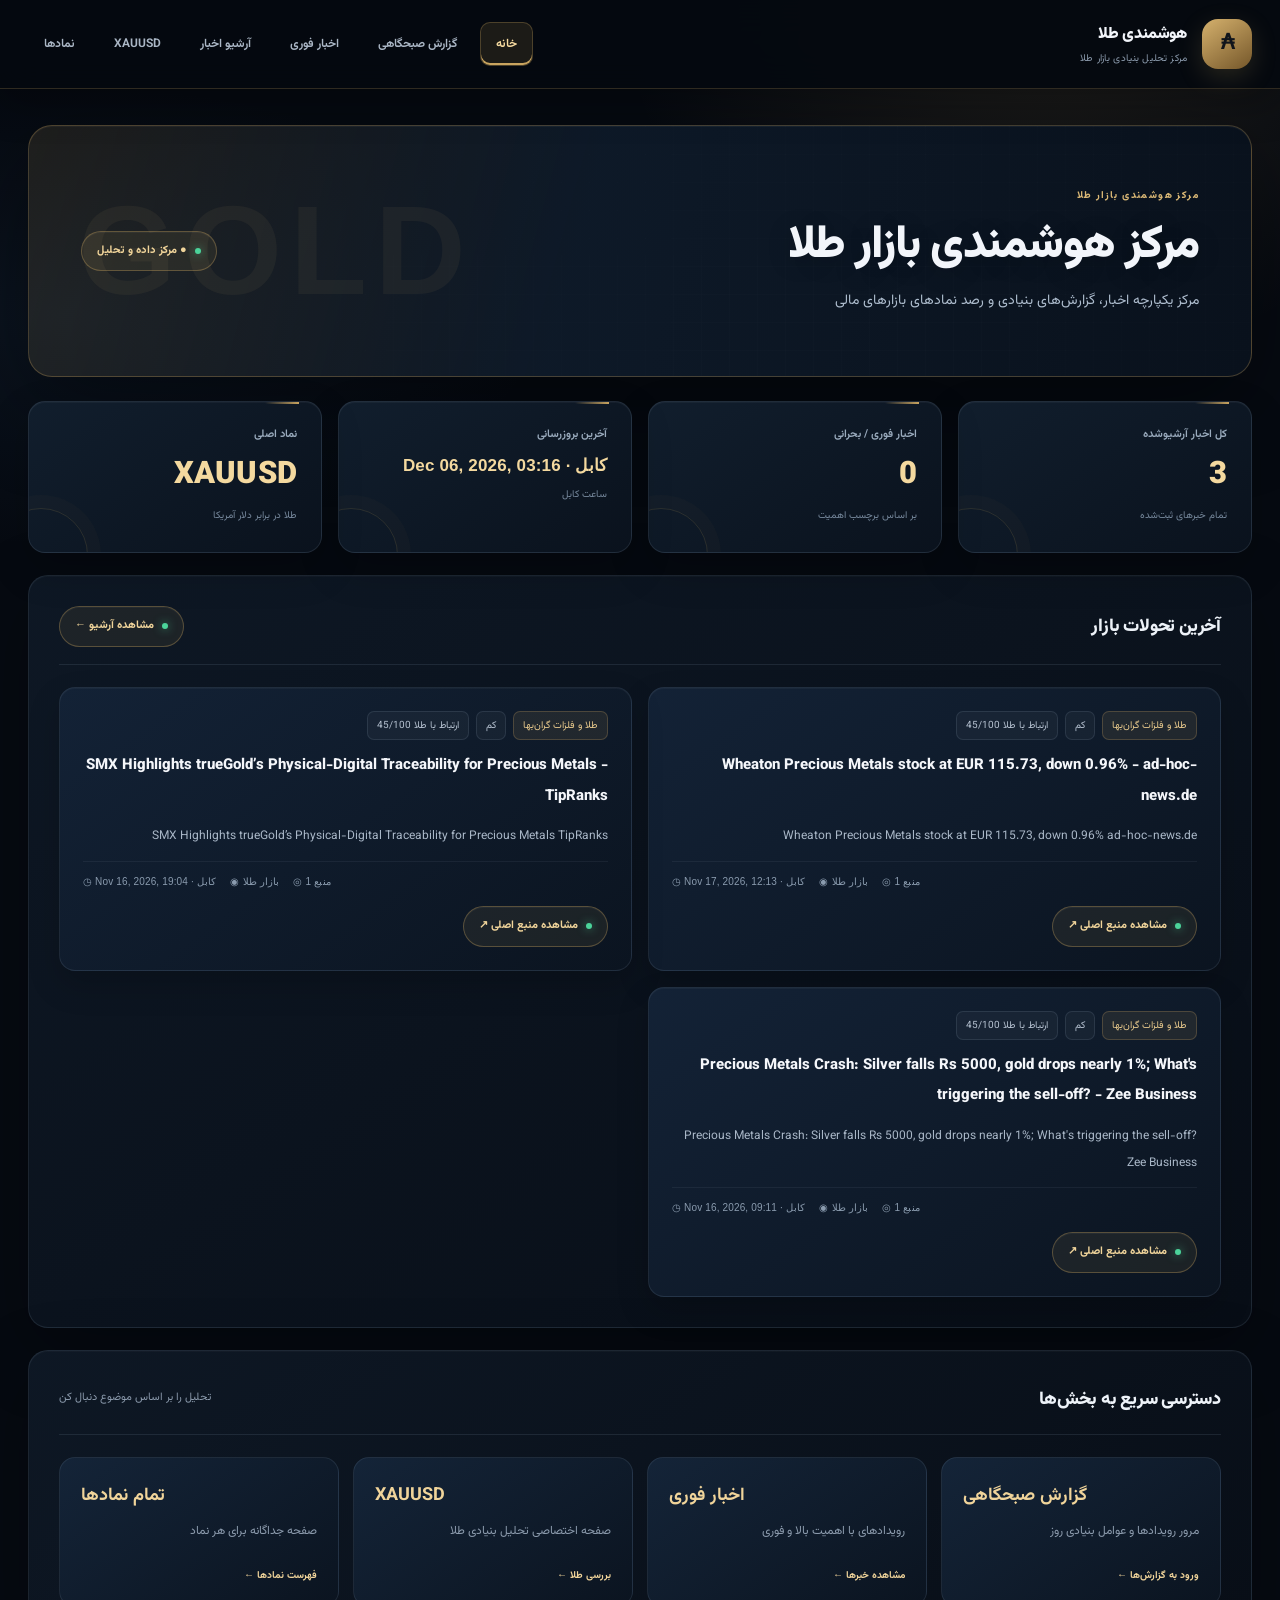
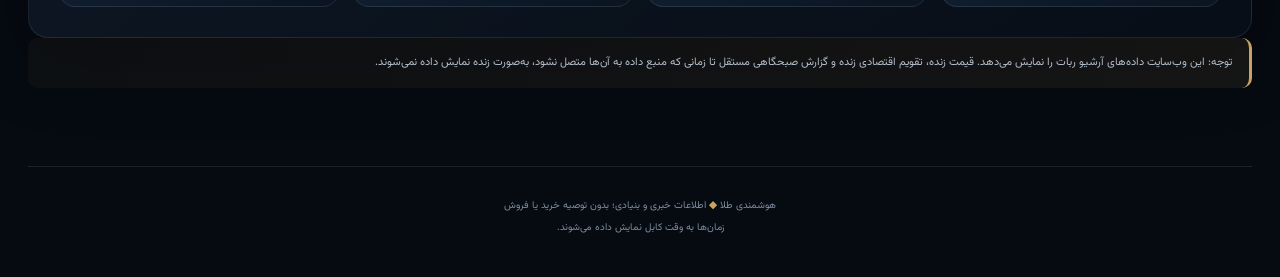
==== commit 2e309b23: "Redesign Gold Intelligence terminal and enforce English Gregorian dates" ====
--- a/index.html
+++ b/index.html
@@ -1 +1 @@
-<!doctype html><html lang="fa" dir="rtl"><head><meta charset="utf-8"><meta name="viewport" content="width=device-width,initial-scale=1"><meta name="theme-color" content="#080d16"><meta name="description" content="مرکز هوشمندی بازار طلا | هوشمندی طلا"><title>مرکز هوشمندی بازار طلا | هوشمندی طلا</title><link rel="stylesheet" href="assets/site.css?v=20261117-fa2"></head><body data-page="home" ><header class="topbar"><div class="shell top-inner"><a class="brand" href="index.html"><div class="mark">₳</div><div><strong>هوشمندی طلا</strong><small>مرکز تحلیل بنیادی بازار طلا</small></div></a><nav class="nav"><a href="index.html">خانه</a><a href="reports.html">گزارش صبحگاهی</a><a href="breaking.html">اخبار فوری</a><a href="archive.html">آرشیو اخبار</a><a href="xauusd.html">XAUUSD</a><a href="symbols.html">نمادها</a></nav></div></header><main class="shell"><section class="hero"><div><div class="eyebrow">مرکز هوشمندی بازار طلا</div><h1>مرکز هوشمندی بازار طلا</h1><p>مرکز یکپارچه اخبار، گزارش‌های بنیادی و رصد نمادهای بازارهای مالی</p></div><div class="pill">● مرکز داده و تحلیل</div></section><section class="grid"><div class="stat"><span>کل اخبار آرشیوشده</span><strong id="total">—</strong><small>تمام خبرهای ثبت‌شده</small></div><div class="stat"><span>اخبار فوری / بحرانی</span><strong id="urgent">—</strong><small>بر اساس برچسب اهمیت</small></div><div class="stat"><span>آخرین بروزرسانی</span><strong style="font-size:17px" id="updated">—</strong><small>ساعت کابل</small></div><div class="stat"><span>نماد اصلی</span><strong>XAUUSD</strong><small>طلا در برابر دلار آمریکا</small></div></section><section class="panel" style="margin-top:18px"><div class="section-head"><h2>آخرین تحولات بازار</h2><a class="pill" href="archive.html">مشاهده آرشیو ←</a></div><div id="news-list" class="cards"><div class="empty">در حال دریافت خبرها…</div></div></section><section class="panel"><div class="section-head"><h2>دسترسی سریع به بخش‌ها</h2><small>تحلیل را بر اساس موضوع دنبال کن</small></div><div class="symbol-grid"><a class="symbol-card" href="reports.html"><b>گزارش صبحگاهی</b><p>مرور رویدادها و عوامل بنیادی روز</p><span>ورود به گزارش‌ها ←</span></a><a class="symbol-card" href="breaking.html"><b>اخبار فوری</b><p>رویدادهای با اهمیت بالا و فوری</p><span>مشاهده خبرها ←</span></a><a class="symbol-card" href="xauusd.html"><b>XAUUSD</b><p>صفحه اختصاصی تحلیل بنیادی طلا</p><span>بررسی طلا ←</span></a><a class="symbol-card" href="symbols.html"><b>تمام نمادها</b><p>صفحه جداگانه برای هر نماد</p><span>فهرست نمادها ←</span></a></div></section><div class="note">توجه: این وب‌سایت داده‌های آرشیو ربات را نمایش می‌دهد. قیمت زنده، تقویم اقتصادی زنده و گزارش صبحگاهی مستقل تا زمانی که منبع داده به آن‌ها متصل نشود، به‌صورت زنده نمایش داده نمی‌شوند.</div></main><footer class="shell footer">هوشمندی طلا <b>◆</b> اطلاعات خبری و بنیادی؛ بدون توصیه خرید یا فروش<br>زمان‌ها به وقت کابل نمایش داده می‌شوند.</footer><script src="assets/site.js?v=20261117-fa2" defer></script></body></html>+<!doctype html><html lang="fa" dir="rtl"><head><meta charset="utf-8"><meta name="viewport" content="width=device-width,initial-scale=1"><meta name="theme-color" content="#080d16"><meta name="description" content="مرکز هوشمندی بازار طلا | هوشمندی طلا"><title>مرکز هوشمندی بازار طلا | هوشمندی طلا</title><link rel="stylesheet" href="assets/site.css?v=20261117-terminal4"></head><body data-page="home" ><header class="topbar"><div class="shell top-inner"><a class="brand" href="index.html"><div class="mark">₳</div><div><strong>هوشمندی طلا</strong><small>مرکز تحلیل بنیادی بازار طلا</small></div></a><nav class="nav"><a href="index.html">خانه</a><a href="reports.html">گزارش صبحگاهی</a><a href="breaking.html">اخبار فوری</a><a href="archive.html">آرشیو اخبار</a><a href="xauusd.html">XAUUSD</a><a href="symbols.html">نمادها</a></nav></div></header><main class="shell"><section class="hero"><div><div class="eyebrow">مرکز هوشمندی بازار طلا</div><h1>مرکز هوشمندی بازار طلا</h1><p>مرکز یکپارچه اخبار، گزارش‌های بنیادی و رصد نمادهای بازارهای مالی</p></div><div class="pill">● مرکز داده و تحلیل</div></section><section class="grid"><div class="stat"><span>کل اخبار آرشیوشده</span><strong id="total">—</strong><small>تمام خبرهای ثبت‌شده</small></div><div class="stat"><span>اخبار فوری / بحرانی</span><strong id="urgent">—</strong><small>بر اساس برچسب اهمیت</small></div><div class="stat"><span>آخرین بروزرسانی</span><strong style="font-size:17px" id="updated">—</strong><small>ساعت کابل</small></div><div class="stat"><span>نماد اصلی</span><strong>XAUUSD</strong><small>طلا در برابر دلار آمریکا</small></div></section><section class="panel" style="margin-top:18px"><div class="section-head"><h2>آخرین تحولات بازار</h2><a class="pill" href="archive.html">مشاهده آرشیو ←</a></div><div id="news-list" class="cards"><div class="empty">در حال دریافت خبرها…</div></div></section><section class="panel"><div class="section-head"><h2>دسترسی سریع به بخش‌ها</h2><small>تحلیل را بر اساس موضوع دنبال کن</small></div><div class="symbol-grid"><a class="symbol-card" href="reports.html"><b>گزارش صبحگاهی</b><p>مرور رویدادها و عوامل بنیادی روز</p><span>ورود به گزارش‌ها ←</span></a><a class="symbol-card" href="breaking.html"><b>اخبار فوری</b><p>رویدادهای با اهمیت بالا و فوری</p><span>مشاهده خبرها ←</span></a><a class="symbol-card" href="xauusd.html"><b>XAUUSD</b><p>صفحه اختصاصی تحلیل بنیادی طلا</p><span>بررسی طلا ←</span></a><a class="symbol-card" href="symbols.html"><b>تمام نمادها</b><p>صفحه جداگانه برای هر نماد</p><span>فهرست نمادها ←</span></a></div></section><div class="note">توجه: این وب‌سایت داده‌های آرشیو ربات را نمایش می‌دهد. قیمت زنده، تقویم اقتصادی زنده و گزارش صبحگاهی مستقل تا زمانی که منبع داده به آن‌ها متصل نشود، به‌صورت زنده نمایش داده نمی‌شوند.</div></main><footer class="shell footer">هوشمندی طلا <b>◆</b> اطلاعات خبری و بنیادی؛ بدون توصیه خرید یا فروش<br>زمان‌ها به وقت کابل نمایش داده می‌شوند.</footer><script src="assets/site.js?v=20261117-terminal4" defer></script></body></html>
--- a/assets/site.css
+++ b/assets/site.css
@@ -85,3 +85,39 @@
 
 .home-hero{min-height:230px}
 .report-stats .stat{min-height:118px}
+
+/* Premium finishing pass */
+:root{--gold:#e2b866;--gold2:#f6d99c;--line:rgba(165,184,208,.15);--radius:20px}
+body{background-image:radial-gradient(ellipse at 86% -12%,rgba(211,164,82,.18),transparent 36%),radial-gradient(ellipse at 8% 38%,rgba(61,112,164,.13),transparent 32%),linear-gradient(180deg,#080d15 0%,#070b12 58%,#0a111c 100%)}
+.topbar{background:rgba(6,10,17,.92);border-bottom-color:rgba(217,173,93,.18)}
+.brand .mark{font-size:18px;letter-spacing:-1px;box-shadow:inset 0 0 20px rgba(217,173,93,.1),0 0 28px rgba(217,173,93,.07)}
+.nav a{font-size:12px;transition:background .2s,border-color .2s,color .2s,transform .2s}
+.nav a:hover{transform:translateY(-1px)}
+.hero{min-height:226px;border-color:rgba(217,173,93,.38);background:linear-gradient(118deg,rgba(217,173,93,.16),rgba(17,29,45,.97) 46%,rgba(9,17,28,.99));box-shadow:0 28px 80px rgba(0,0,0,.32),inset 0 1px rgba(255,255,255,.035)}
+.hero h1{letter-spacing:-.8px;text-shadow:0 3px 24px rgba(0,0,0,.22)}
+.stat{background:linear-gradient(145deg,rgba(22,35,52,.98),rgba(10,18,29,.98));box-shadow:0 14px 38px rgba(0,0,0,.17),inset 0 1px rgba(255,255,255,.025)}
+.stat strong{font-feature-settings:"tnum";letter-spacing:.2px}
+.panel{background:linear-gradient(145deg,rgba(15,26,40,.98),rgba(9,16,26,.99));box-shadow:0 24px 70px rgba(0,0,0,.24),inset 0 1px rgba(255,255,255,.025)}
+.news-card{background:linear-gradient(145deg,rgba(23,37,55,.94),rgba(11,20,32,.98));box-shadow:inset 0 1px rgba(255,255,255,.025),0 10px 26px rgba(0,0,0,.12)}
+.news-card h3{font-size:14px;line-height:2.05}
+.news-card p{line-height:2.15}
+.news-card .meta{font-variant-numeric:tabular-nums}
+.report-message{font-variant-numeric:lining-nums tabular-nums;line-height:2.35}
+.pill{box-shadow:inset 0 1px rgba(255,255,255,.04);transition:transform .2s,background .2s,border-color .2s}
+.pill:hover{transform:translateY(-2px);background:rgba(217,173,93,.15);border-color:rgba(217,173,93,.48)}
+.footer{line-height:2.2}
+@media(min-width:1100px){.cards{gap:16px}.news-card{padding:23px;min-height:258px}.panel{padding:28px}.hero{padding:42px 48px}}
+
+
+/* GOLD INTELLIGENCE TERMINAL — premium editorial redesign */
+:root{--bg:#060a11;--panel:#0c1420;--panel2:#101c2b;--gold:#c9a45f;--gold2:#f0d49a;--text:#f2f5fa;--muted:#8c9bad;--line:rgba(153,174,199,.14);--line2:rgba(201,164,95,.36);--radius:18px;--shadow:0 26px 80px rgba(0,0,0,.36)}
+html{background:#060a11}body{font-family:'Vazirmatn',Tahoma,sans-serif;background:radial-gradient(ellipse at 82% 0%,rgba(201,164,95,.13),transparent 29%),radial-gradient(ellipse at 5% 35%,rgba(45,88,133,.12),transparent 28%),#060a11;background-attachment:fixed} .shell{width:min(1320px,calc(100% - 56px))}
+.topbar{background:rgba(5,9,15,.94);border-bottom:1px solid rgba(201,164,95,.22);box-shadow:0 12px 42px rgba(0,0,0,.28)}.top-inner{min-height:88px}.brand{gap:15px}.brand .mark{width:50px;height:50px;border-radius:16px;background:linear-gradient(145deg,#d5b16d 0%,#75572a 100%);color:#10141b;border:0;font-size:21px;box-shadow:0 8px 26px rgba(201,164,95,.18)}.brand strong{font-size:16px;letter-spacing:-.2px}.brand small{font-size:10px;letter-spacing:.15px}.nav{gap:7px}.nav a{padding:10px 15px;border-radius:10px;font-size:12px;color:#aab6c5}.nav a.active{color:#f4d99f;background:rgba(201,164,95,.12);border-color:rgba(201,164,95,.28);box-shadow:inset 0 -2px #c9a45f}
+main.shell{padding-top:36px;padding-bottom:68px}.hero{min-height:252px;padding:48px 52px;border-radius:24px;border:1px solid rgba(201,164,95,.3);background:linear-gradient(105deg,rgba(201,164,95,.12),rgba(14,26,41,.97) 45%,#09111c 100%);box-shadow:0 30px 90px rgba(0,0,0,.36),inset 0 1px rgba(255,255,255,.045)}.hero:before{opacity:.48;background-size:28px 28px;mask-image:linear-gradient(90deg,transparent 0%,#000 70%)}.hero:after{content:'GOLD';font:900 126px/1 Arial,sans-serif;letter-spacing:8px;left:4%;color:rgba(230,195,128,.055)}.eyebrow,.section-kicker{text-transform:uppercase;letter-spacing:1.4px;font-size:10px;color:#d9b775}.hero h1{font-size:clamp(30px,4.2vw,46px);line-height:1.4;letter-spacing:-1px}.hero p{font-size:14px;color:#aebdce;max-width:690px}.pill{border-color:rgba(201,164,95,.35);background:rgba(201,164,95,.09);color:#f0d49a}
+.grid{gap:16px;margin:22px 0}.stat{min-height:142px;padding:23px 24px;border-radius:17px;background:linear-gradient(145deg,#111e2d,#0a121d);border-color:rgba(153,174,199,.14);box-shadow:inset 0 1px rgba(255,255,255,.035),0 16px 42px rgba(0,0,0,.2)}.stat:before{content:'';position:absolute;top:0;right:22px;width:34px;height:2px;background:linear-gradient(90deg,transparent,#c9a45f)}.stat span{font-size:11px;color:#9aabbd}.stat strong{font-size:31px;color:#f4d99f}.stat small{font-size:10px;color:#77899d}
+.panel{margin-top:22px;padding:30px;border-radius:20px;border-color:rgba(153,174,199,.13);background:linear-gradient(145deg,rgba(14,24,37,.98),rgba(8,14,23,.99));box-shadow:0 24px 72px rgba(0,0,0,.25),inset 0 1px rgba(255,255,255,.025)}.section-head{margin-bottom:22px;padding-bottom:17px;border-bottom-color:rgba(153,174,199,.13)}.section-head h2,.panel h2{font-size:18px;letter-spacing:-.2px}.cards{grid-template-columns:repeat(2,minmax(0,1fr));gap:16px}.news-card{min-height:260px;padding:23px;border-radius:16px;border-color:rgba(153,174,199,.13);background:linear-gradient(145deg,#132236,#0b1420);box-shadow:inset 0 1px rgba(255,255,255,.035),0 14px 32px rgba(0,0,0,.18)}.news-card:hover{border-color:rgba(201,164,95,.48);box-shadow:0 22px 46px rgba(0,0,0,.28)}.news-card h3{font-size:15px;line-height:2.05;color:#f4f6fa}.news-card p{font-size:12px;line-height:2.2;color:#a9b7c7}.news-card .meta{font-size:10px;color:#8a9bae}.tag{border-radius:7px;padding:5px 9px}.tag.gold{background:rgba(201,164,95,.1);color:#e8c98c;border-color:rgba(201,164,95,.25)}
+.symbol-grid{grid-template-columns:repeat(4,minmax(0,1fr));gap:14px}.symbol-card{min-height:150px;padding:21px;border-radius:16px;background:linear-gradient(145deg,#142438,#0b1420);border-color:rgba(153,174,199,.13)}.symbol-card b{font-size:18px;color:#f0d49a}.symbol-card p{font-size:12px;line-height:2}.filters{gap:14px}.field input,.field select,.filters input,.filters select{min-height:49px;border-radius:10px;background:#080f19;border-color:rgba(153,174,199,.2)}.report-message{padding:30px;border-radius:16px;border-color:rgba(201,164,95,.22);background:linear-gradient(145deg,#091321,#0d1a29);font-size:14px;line-height:2.4}.footer{margin-top:10px;padding:28px 0 38px;color:#7e8da0}
+/* English Gregorian date typography */
+#updated,#report-date,.news-card .meta,[data-date]{direction:ltr;unicode-bidi:plaintext;font-family:Inter,Arial,sans-serif;font-variant-numeric:tabular-nums;letter-spacing:.15px}
+@media(max-width:980px){.shell{width:min(100% - 34px,1320px)}.top-inner{min-height:0}.symbol-grid{grid-template-columns:repeat(2,minmax(0,1fr))}.hero{padding:34px}.hero:after{font-size:92px}}
+@media(max-width:640px){.shell{width:calc(100% - 24px)}main.shell{padding-top:18px}.top-inner{padding:12px 0}.brand .mark{width:42px;height:42px}.hero{min-height:0;padding:27px 21px;border-radius:18px}.hero h1{font-size:27px}.hero p{font-size:12px}.hero:after{font-size:62px;left:3%}.grid{gap:9px}.stat{min-height:118px;padding:15px}.stat strong{font-size:24px}.panel{padding:17px;margin-top:14px}.cards,.symbol-grid{grid-template-columns:1fr}.news-card{min-height:0;padding:18px}.section-head{gap:10px}.report-message{padding:17px;font-size:12px}.nav{gap:3px}.nav a{font-size:11px;padding:8px 10px}}
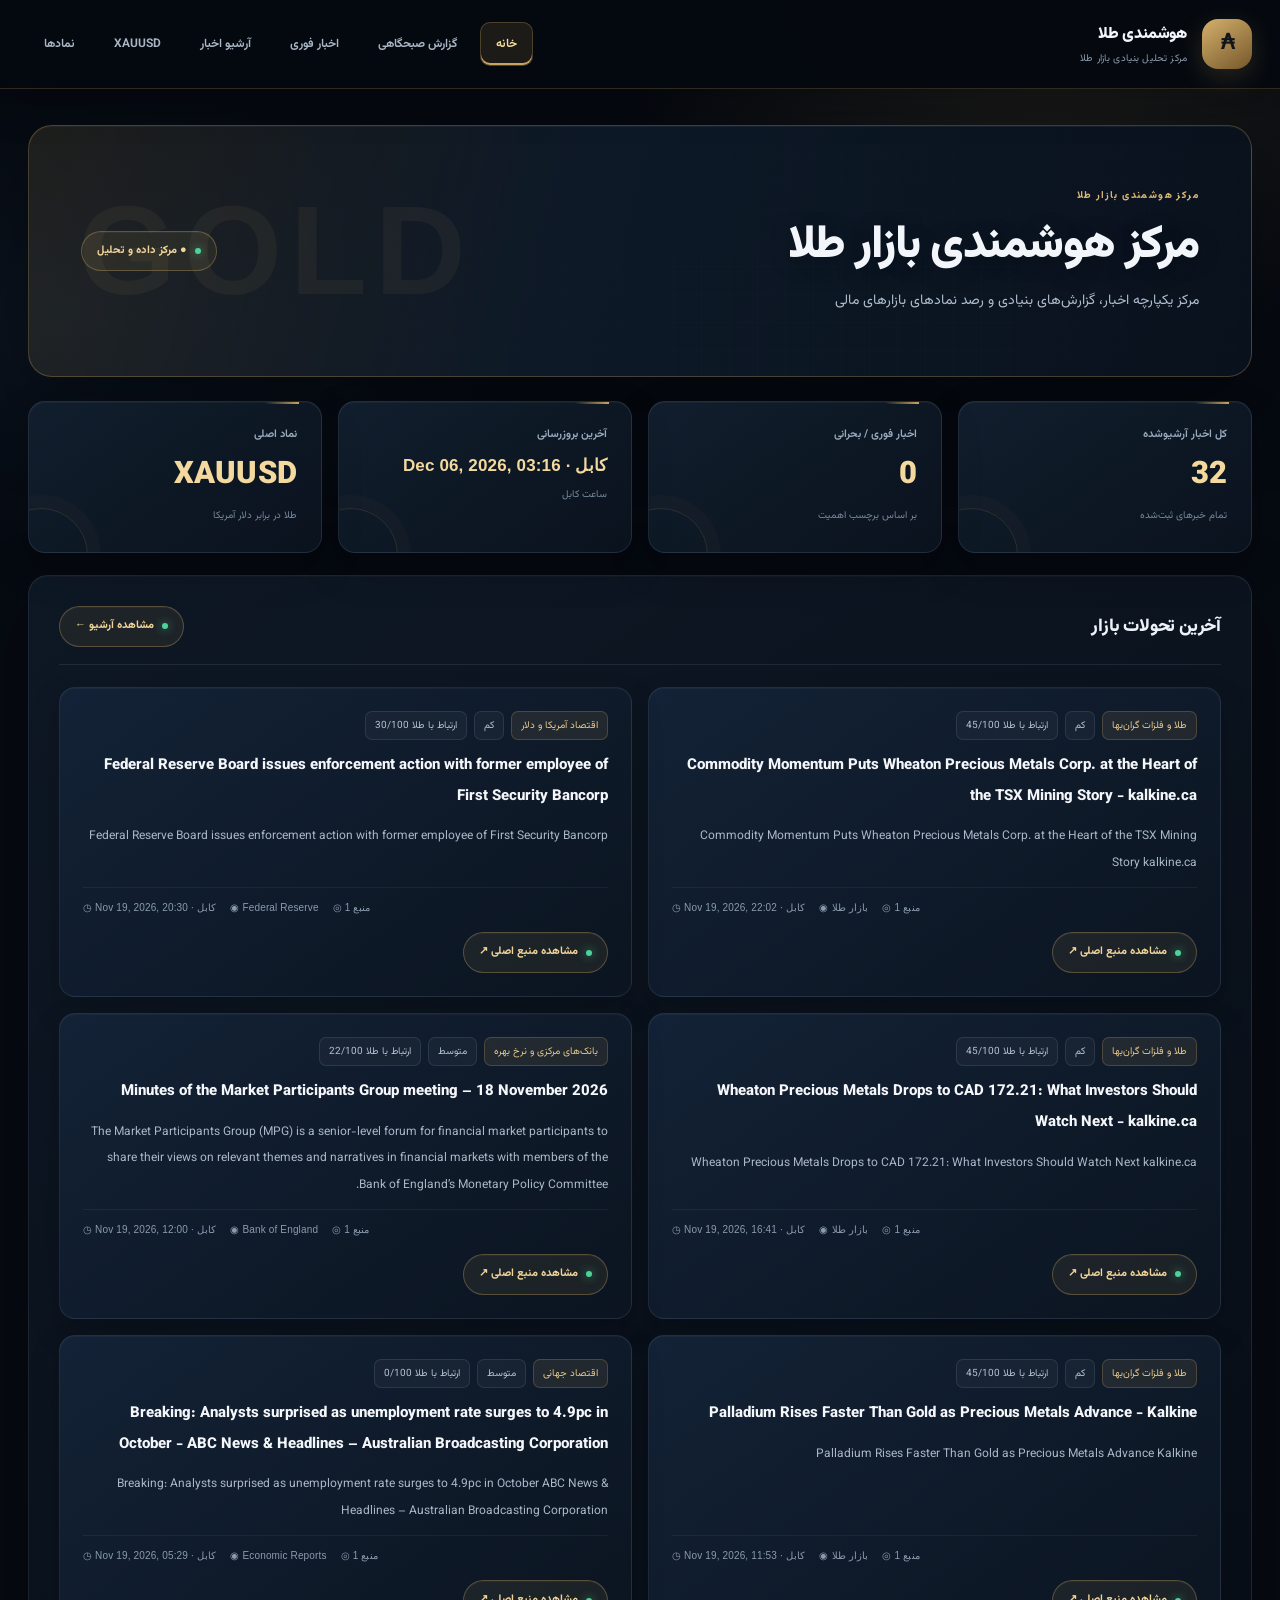
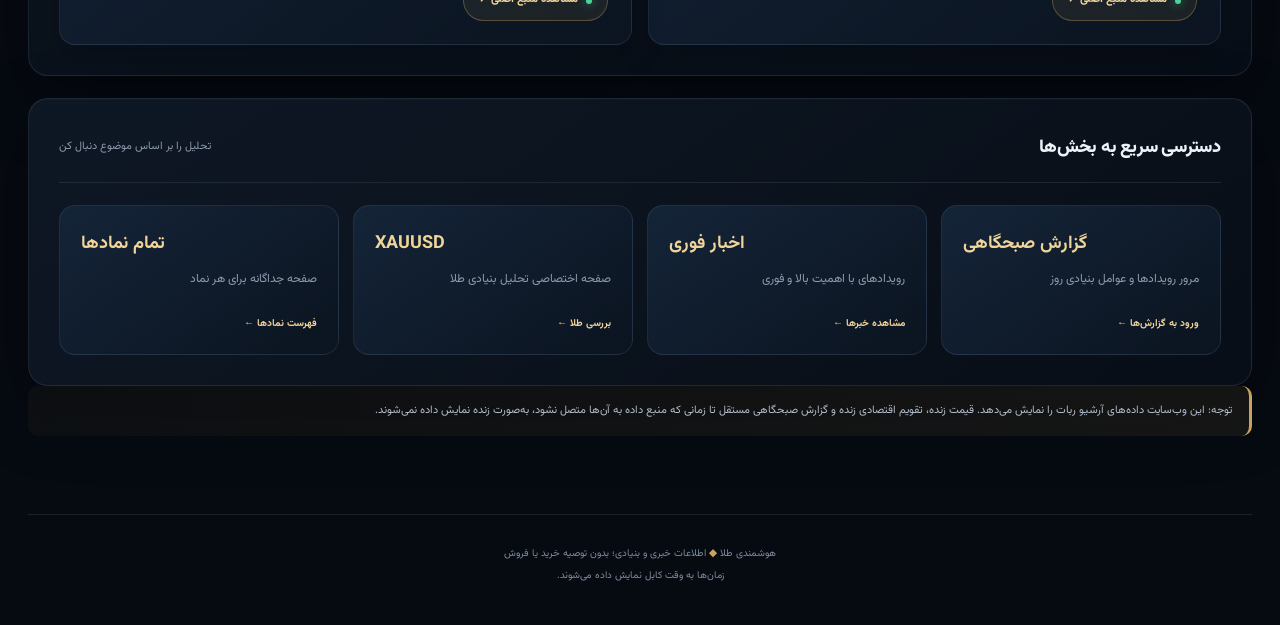
==== commit 04020467: "Enhance news archive filters and sorting" ====
--- a/index.html
+++ b/index.html
@@ -1 +1 @@
-<!doctype html><html lang="fa" dir="rtl"><head><meta charset="utf-8"><meta name="viewport" content="width=device-width,initial-scale=1"><meta name="theme-color" content="#080d16"><meta name="description" content="مرکز هوشمندی بازار طلا | هوشمندی طلا"><title>مرکز هوشمندی بازار طلا | هوشمندی طلا</title><link rel="stylesheet" href="assets/site.css?v=20261117-terminal4"></head><body data-page="home" ><header class="topbar"><div class="shell top-inner"><a class="brand" href="index.html"><div class="mark">₳</div><div><strong>هوشمندی طلا</strong><small>مرکز تحلیل بنیادی بازار طلا</small></div></a><nav class="nav"><a href="index.html">خانه</a><a href="reports.html">گزارش صبحگاهی</a><a href="breaking.html">اخبار فوری</a><a href="archive.html">آرشیو اخبار</a><a href="xauusd.html">XAUUSD</a><a href="symbols.html">نمادها</a></nav></div></header><main class="shell"><section class="hero"><div><div class="eyebrow">مرکز هوشمندی بازار طلا</div><h1>مرکز هوشمندی بازار طلا</h1><p>مرکز یکپارچه اخبار، گزارش‌های بنیادی و رصد نمادهای بازارهای مالی</p></div><div class="pill">● مرکز داده و تحلیل</div></section><section class="grid"><div class="stat"><span>کل اخبار آرشیوشده</span><strong id="total">—</strong><small>تمام خبرهای ثبت‌شده</small></div><div class="stat"><span>اخبار فوری / بحرانی</span><strong id="urgent">—</strong><small>بر اساس برچسب اهمیت</small></div><div class="stat"><span>آخرین بروزرسانی</span><strong style="font-size:17px" id="updated">—</strong><small>ساعت کابل</small></div><div class="stat"><span>نماد اصلی</span><strong>XAUUSD</strong><small>طلا در برابر دلار آمریکا</small></div></section><section class="panel" style="margin-top:18px"><div class="section-head"><h2>آخرین تحولات بازار</h2><a class="pill" href="archive.html">مشاهده آرشیو ←</a></div><div id="news-list" class="cards"><div class="empty">در حال دریافت خبرها…</div></div></section><section class="panel"><div class="section-head"><h2>دسترسی سریع به بخش‌ها</h2><small>تحلیل را بر اساس موضوع دنبال کن</small></div><div class="symbol-grid"><a class="symbol-card" href="reports.html"><b>گزارش صبحگاهی</b><p>مرور رویدادها و عوامل بنیادی روز</p><span>ورود به گزارش‌ها ←</span></a><a class="symbol-card" href="breaking.html"><b>اخبار فوری</b><p>رویدادهای با اهمیت بالا و فوری</p><span>مشاهده خبرها ←</span></a><a class="symbol-card" href="xauusd.html"><b>XAUUSD</b><p>صفحه اختصاصی تحلیل بنیادی طلا</p><span>بررسی طلا ←</span></a><a class="symbol-card" href="symbols.html"><b>تمام نمادها</b><p>صفحه جداگانه برای هر نماد</p><span>فهرست نمادها ←</span></a></div></section><div class="note">توجه: این وب‌سایت داده‌های آرشیو ربات را نمایش می‌دهد. قیمت زنده، تقویم اقتصادی زنده و گزارش صبحگاهی مستقل تا زمانی که منبع داده به آن‌ها متصل نشود، به‌صورت زنده نمایش داده نمی‌شوند.</div></main><footer class="shell footer">هوشمندی طلا <b>◆</b> اطلاعات خبری و بنیادی؛ بدون توصیه خرید یا فروش<br>زمان‌ها به وقت کابل نمایش داده می‌شوند.</footer><script src="assets/site.js?v=20261117-terminal4" defer></script></body></html>+<!doctype html><html lang="fa" dir="rtl"><head><meta charset="utf-8"><meta name="viewport" content="width=device-width,initial-scale=1"><meta name="theme-color" content="#080d16"><meta name="description" content="مرکز هوشمندی بازار طلا | هوشمندی طلا"><title>مرکز هوشمندی بازار طلا | هوشمندی طلا</title><link rel="stylesheet" href="assets/site.css?v=20261120-archivefilters1"></head><body data-page="home" ><header class="topbar"><div class="shell top-inner"><a class="brand" href="index.html"><div class="mark">₳</div><div><strong>هوشمندی طلا</strong><small>مرکز تحلیل بنیادی بازار طلا</small></div></a><nav class="nav"><a href="index.html">خانه</a><a href="reports.html">گزارش صبحگاهی</a><a href="breaking.html">اخبار فوری</a><a href="archive.html">آرشیو اخبار</a><a href="xauusd.html">XAUUSD</a><a href="symbols.html">نمادها</a></nav></div></header><main class="shell"><section class="hero"><div><div class="eyebrow">مرکز هوشمندی بازار طلا</div><h1>مرکز هوشمندی بازار طلا</h1><p>مرکز یکپارچه اخبار، گزارش‌های بنیادی و رصد نمادهای بازارهای مالی</p></div><div class="pill">● مرکز داده و تحلیل</div></section><section class="grid"><div class="stat"><span>کل اخبار آرشیوشده</span><strong id="total">—</strong><small>تمام خبرهای ثبت‌شده</small></div><div class="stat"><span>اخبار فوری / بحرانی</span><strong id="urgent">—</strong><small>بر اساس برچسب اهمیت</small></div><div class="stat"><span>آخرین بروزرسانی</span><strong style="font-size:17px" id="updated">—</strong><small>ساعت کابل</small></div><div class="stat"><span>نماد اصلی</span><strong>XAUUSD</strong><small>طلا در برابر دلار آمریکا</small></div></section><section class="panel" style="margin-top:18px"><div class="section-head"><h2>آخرین تحولات بازار</h2><a class="pill" href="archive.html">مشاهده آرشیو ←</a></div><div id="news-list" class="cards"><div class="empty">در حال دریافت خبرها…</div></div></section><section class="panel"><div class="section-head"><h2>دسترسی سریع به بخش‌ها</h2><small>تحلیل را بر اساس موضوع دنبال کن</small></div><div class="symbol-grid"><a class="symbol-card" href="reports.html"><b>گزارش صبحگاهی</b><p>مرور رویدادها و عوامل بنیادی روز</p><span>ورود به گزارش‌ها ←</span></a><a class="symbol-card" href="breaking.html"><b>اخبار فوری</b><p>رویدادهای با اهمیت بالا و فوری</p><span>مشاهده خبرها ←</span></a><a class="symbol-card" href="xauusd.html"><b>XAUUSD</b><p>صفحه اختصاصی تحلیل بنیادی طلا</p><span>بررسی طلا ←</span></a><a class="symbol-card" href="symbols.html"><b>تمام نمادها</b><p>صفحه جداگانه برای هر نماد</p><span>فهرست نمادها ←</span></a></div></section><div class="note">توجه: این وب‌سایت داده‌های آرشیو ربات را نمایش می‌دهد. قیمت زنده، تقویم اقتصادی زنده و گزارش صبحگاهی مستقل تا زمانی که منبع داده به آن‌ها متصل نشود، به‌صورت زنده نمایش داده نمی‌شوند.</div></main><footer class="shell footer">هوشمندی طلا <b>◆</b> اطلاعات خبری و بنیادی؛ بدون توصیه خرید یا فروش<br>زمان‌ها به وقت کابل نمایش داده می‌شوند.</footer><script src="assets/site.js?v=20261120-archivefilters1" defer></script></body></html>
--- a/assets/site.css
+++ b/assets/site.css
@@ -121,3 +121,6 @@
 #updated,#report-date,.news-card .meta,[data-date]{direction:ltr;unicode-bidi:plaintext;font-family:Inter,Arial,sans-serif;font-variant-numeric:tabular-nums;letter-spacing:.15px}
 @media(max-width:980px){.shell{width:min(100% - 34px,1320px)}.top-inner{min-height:0}.symbol-grid{grid-template-columns:repeat(2,minmax(0,1fr))}.hero{padding:34px}.hero:after{font-size:92px}}
 @media(max-width:640px){.shell{width:calc(100% - 24px)}main.shell{padding-top:18px}.top-inner{padding:12px 0}.brand .mark{width:42px;height:42px}.hero{min-height:0;padding:27px 21px;border-radius:18px}.hero h1{font-size:27px}.hero p{font-size:12px}.hero:after{font-size:62px;left:3%}.grid{gap:9px}.stat{min-height:118px;padding:15px}.stat strong{font-size:24px}.panel{padding:17px;margin-top:14px}.cards,.symbol-grid{grid-template-columns:1fr}.news-card{min-height:0;padding:18px}.section-head{gap:10px}.report-message{padding:17px;font-size:12px}.nav{gap:3px}.nav a{font-size:11px;padding:8px 10px}}
+
+/* ARCHIVE UX UPGRADE */
+.filter-actions{display:flex;align-items:flex-end}.filter-actions button{min-height:49px;cursor:pointer;white-space:nowrap}.filter-actions button:hover{border-color:rgba(201,164,95,.55);transform:translateY(-1px)}@media(max-width:640px){.filter-actions{width:100%}.filter-actions button{width:100%}}
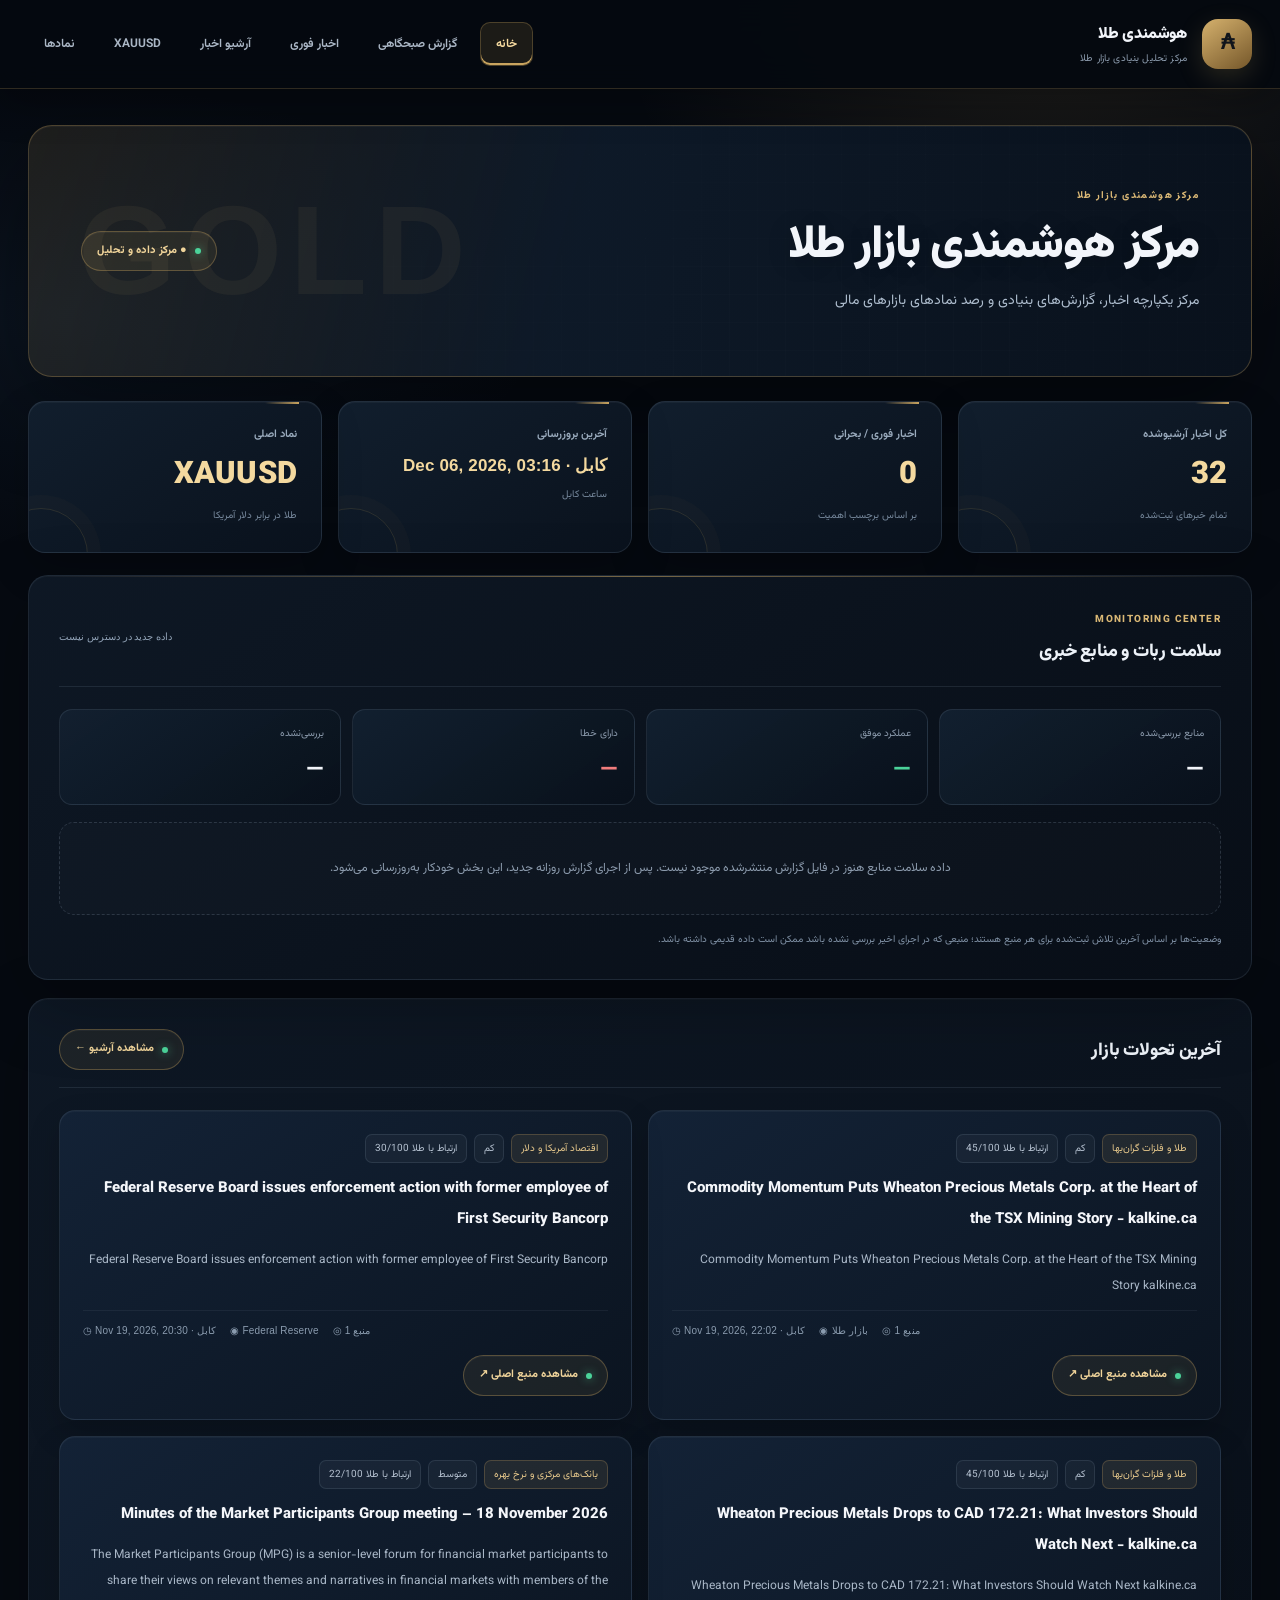
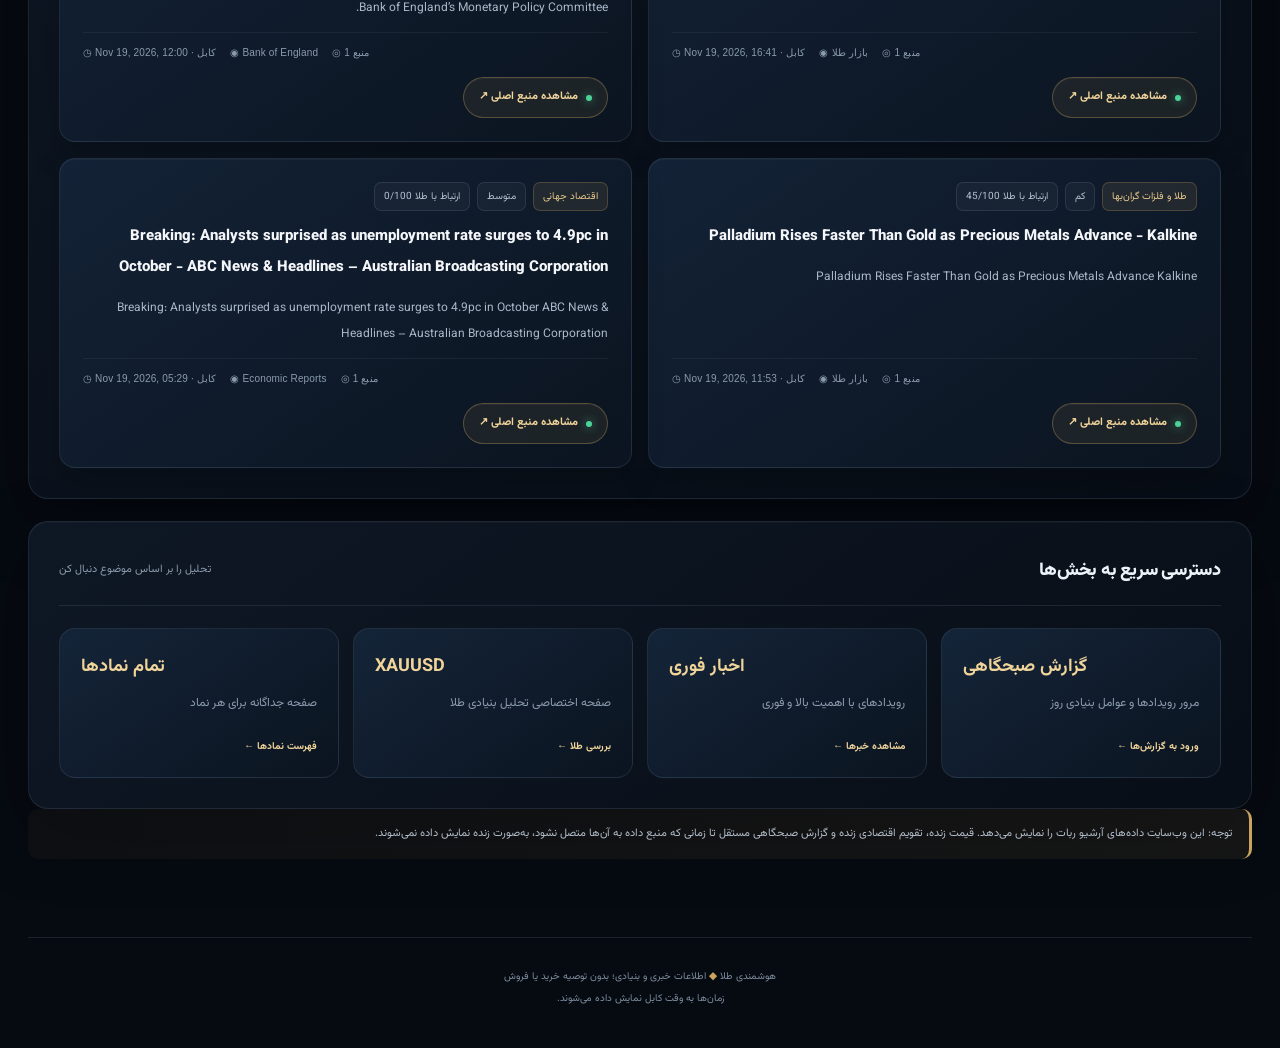
==== commit e7e66a7a: "Add source health monitoring panel" ====
--- a/index.html
+++ b/index.html
@@ -1 +1,2 @@
-<!doctype html><html lang="fa" dir="rtl"><head><meta charset="utf-8"><meta name="viewport" content="width=device-width,initial-scale=1"><meta name="theme-color" content="#080d16"><meta name="description" content="مرکز هوشمندی بازار طلا | هوشمندی طلا"><title>مرکز هوشمندی بازار طلا | هوشمندی طلا</title><link rel="stylesheet" href="assets/site.css?v=20261120-archivefilters1"></head><body data-page="home" ><header class="topbar"><div class="shell top-inner"><a class="brand" href="index.html"><div class="mark">₳</div><div><strong>هوشمندی طلا</strong><small>مرکز تحلیل بنیادی بازار طلا</small></div></a><nav class="nav"><a href="index.html">خانه</a><a href="reports.html">گزارش صبحگاهی</a><a href="breaking.html">اخبار فوری</a><a href="archive.html">آرشیو اخبار</a><a href="xauusd.html">XAUUSD</a><a href="symbols.html">نمادها</a></nav></div></header><main class="shell"><section class="hero"><div><div class="eyebrow">مرکز هوشمندی بازار طلا</div><h1>مرکز هوشمندی بازار طلا</h1><p>مرکز یکپارچه اخبار، گزارش‌های بنیادی و رصد نمادهای بازارهای مالی</p></div><div class="pill">● مرکز داده و تحلیل</div></section><section class="grid"><div class="stat"><span>کل اخبار آرشیوشده</span><strong id="total">—</strong><small>تمام خبرهای ثبت‌شده</small></div><div class="stat"><span>اخبار فوری / بحرانی</span><strong id="urgent">—</strong><small>بر اساس برچسب اهمیت</small></div><div class="stat"><span>آخرین بروزرسانی</span><strong style="font-size:17px" id="updated">—</strong><small>ساعت کابل</small></div><div class="stat"><span>نماد اصلی</span><strong>XAUUSD</strong><small>طلا در برابر دلار آمریکا</small></div></section><section class="panel" style="margin-top:18px"><div class="section-head"><h2>آخرین تحولات بازار</h2><a class="pill" href="archive.html">مشاهده آرشیو ←</a></div><div id="news-list" class="cards"><div class="empty">در حال دریافت خبرها…</div></div></section><section class="panel"><div class="section-head"><h2>دسترسی سریع به بخش‌ها</h2><small>تحلیل را بر اساس موضوع دنبال کن</small></div><div class="symbol-grid"><a class="symbol-card" href="reports.html"><b>گزارش صبحگاهی</b><p>مرور رویدادها و عوامل بنیادی روز</p><span>ورود به گزارش‌ها ←</span></a><a class="symbol-card" href="breaking.html"><b>اخبار فوری</b><p>رویدادهای با اهمیت بالا و فوری</p><span>مشاهده خبرها ←</span></a><a class="symbol-card" href="xauusd.html"><b>XAUUSD</b><p>صفحه اختصاصی تحلیل بنیادی طلا</p><span>بررسی طلا ←</span></a><a class="symbol-card" href="symbols.html"><b>تمام نمادها</b><p>صفحه جداگانه برای هر نماد</p><span>فهرست نمادها ←</span></a></div></section><div class="note">توجه: این وب‌سایت داده‌های آرشیو ربات را نمایش می‌دهد. قیمت زنده، تقویم اقتصادی زنده و گزارش صبحگاهی مستقل تا زمانی که منبع داده به آن‌ها متصل نشود، به‌صورت زنده نمایش داده نمی‌شوند.</div></main><footer class="shell footer">هوشمندی طلا <b>◆</b> اطلاعات خبری و بنیادی؛ بدون توصیه خرید یا فروش<br>زمان‌ها به وقت کابل نمایش داده می‌شوند.</footer><script src="assets/site.js?v=20261120-archivefilters1" defer></script></body></html>+<!doctype html><html lang="fa" dir="rtl"><head><meta charset="utf-8"><meta name="viewport" content="width=device-width,initial-scale=1"><meta name="theme-color" content="#080d16"><meta name="description" content="مرکز هوشمندی بازار طلا | هوشمندی طلا"><title>مرکز هوشمندی بازار طلا | هوشمندی طلا</title><link rel="stylesheet" href="assets/site.css?v=20261120-stage14"></head><body data-page="home" ><header class="topbar"><div class="shell top-inner"><a class="brand" href="index.html"><div class="mark">₳</div><div><strong>هوشمندی طلا</strong><small>مرکز تحلیل بنیادی بازار طلا</small></div></a><nav class="nav"><a href="index.html">خانه</a><a href="reports.html">گزارش صبحگاهی</a><a href="breaking.html">اخبار فوری</a><a href="archive.html">آرشیو اخبار</a><a href="xauusd.html">XAUUSD</a><a href="symbols.html">نمادها</a></nav></div></header><main class="shell"><section class="hero"><div><div class="eyebrow">مرکز هوشمندی بازار طلا</div><h1>مرکز هوشمندی بازار طلا</h1><p>مرکز یکپارچه اخبار، گزارش‌های بنیادی و رصد نمادهای بازارهای مالی</p></div><div class="pill">● مرکز داده و تحلیل</div></section><section class="grid"><div class="stat"><span>کل اخبار آرشیوشده</span><strong id="total">—</strong><small>تمام خبرهای ثبت‌شده</small></div><div class="stat"><span>اخبار فوری / بحرانی</span><strong id="urgent">—</strong><small>بر اساس برچسب اهمیت</small></div><div class="stat"><span>آخرین بروزرسانی</span><strong style="font-size:17px" id="updated">—</strong><small>ساعت کابل</small></div><div class="stat"><span>نماد اصلی</span><strong>XAUUSD</strong><small>طلا در برابر دلار آمریکا</small></div></section><section class="panel health-panel" id="source-health-panel"><div class="section-head"><div><span class="section-kicker">MONITORING CENTER</span><h2>سلامت ربات و منابع خبری</h2></div><span class="health-updated" id="health-updated">در انتظار دریافت داده‌ها</span></div><div class="health-stats"><div class="health-stat"><small>منابع بررسی‌شده</small><strong id="health-total">—</strong></div><div class="health-stat"><small>عملکرد موفق</small><strong class="health-good" id="health-ok">—</strong></div><div class="health-stat"><small>دارای خطا</small><strong class="health-bad" id="health-failed">—</strong></div><div class="health-stat"><small>بررسی‌نشده</small><strong id="health-unknown">—</strong></div></div><div id="health-list" class="health-list"><div class="empty">اطلاعات سلامت منابع پس از انتشار گزارش بعدی ربات نمایش داده می‌شود.</div></div><p class="health-footnote">وضعیت‌ها بر اساس آخرین تلاش ثبت‌شده برای هر منبع هستند؛ منبعی که در اجرای اخیر بررسی نشده باشد ممکن است داده قدیمی داشته باشد.</p></section>
+<section class="panel" style="margin-top:18px"><div class="section-head"><h2>آخرین تحولات بازار</h2><a class="pill" href="archive.html">مشاهده آرشیو ←</a></div><div id="news-list" class="cards"><div class="empty">در حال دریافت خبرها…</div></div></section><section class="panel"><div class="section-head"><h2>دسترسی سریع به بخش‌ها</h2><small>تحلیل را بر اساس موضوع دنبال کن</small></div><div class="symbol-grid"><a class="symbol-card" href="reports.html"><b>گزارش صبحگاهی</b><p>مرور رویدادها و عوامل بنیادی روز</p><span>ورود به گزارش‌ها ←</span></a><a class="symbol-card" href="breaking.html"><b>اخبار فوری</b><p>رویدادهای با اهمیت بالا و فوری</p><span>مشاهده خبرها ←</span></a><a class="symbol-card" href="xauusd.html"><b>XAUUSD</b><p>صفحه اختصاصی تحلیل بنیادی طلا</p><span>بررسی طلا ←</span></a><a class="symbol-card" href="symbols.html"><b>تمام نمادها</b><p>صفحه جداگانه برای هر نماد</p><span>فهرست نمادها ←</span></a></div></section><div class="note">توجه: این وب‌سایت داده‌های آرشیو ربات را نمایش می‌دهد. قیمت زنده، تقویم اقتصادی زنده و گزارش صبحگاهی مستقل تا زمانی که منبع داده به آن‌ها متصل نشود، به‌صورت زنده نمایش داده نمی‌شوند.</div></main><footer class="shell footer">هوشمندی طلا <b>◆</b> اطلاعات خبری و بنیادی؛ بدون توصیه خرید یا فروش<br>زمان‌ها به وقت کابل نمایش داده می‌شوند.</footer><script src="assets/site.js?v=20261120-stage14" defer></script></body></html>
--- a/assets/site.css
+++ b/assets/site.css
@@ -124,3 +124,15 @@
 
 /* ARCHIVE UX UPGRADE */
 .filter-actions{display:flex;align-items:flex-end}.filter-actions button{min-height:49px;cursor:pointer;white-space:nowrap}.filter-actions button:hover{border-color:rgba(201,164,95,.55);transform:translateY(-1px)}@media(max-width:640px){.filter-actions{width:100%}.filter-actions button{width:100%}}
+
+/* Stage 14 — source and bot health monitor */
+.health-panel{position:relative;overflow:hidden}.health-panel:before{content:'';position:absolute;inset:0 0 auto;height:1px;background:linear-gradient(90deg,transparent,rgba(201,164,95,.55),transparent)}
+.health-updated{color:#91a2b6;font:10px/1.8 Inter,Arial,sans-serif;direction:ltr;unicode-bidi:plaintext}
+.health-stats{display:grid;grid-template-columns:repeat(4,minmax(0,1fr));gap:11px;margin:0 0 17px}
+.health-stat{padding:14px 16px;border:1px solid var(--line);border-radius:13px;background:linear-gradient(145deg,rgba(19,33,49,.92),rgba(9,17,27,.96))}
+.health-stat small{display:block;color:var(--muted);font-size:10px}.health-stat strong{display:block;margin-top:4px;font-size:23px;font-weight:900;font-variant-numeric:tabular-nums}.health-good{color:var(--green)}.health-bad{color:var(--red)}
+.health-list{display:grid;grid-template-columns:repeat(2,minmax(0,1fr));gap:11px}
+.health-source{min-width:0;padding:15px 16px;border:1px solid var(--line);border-right:2px solid #8291a4;border-radius:13px;background:rgba(16,28,42,.72)}.health-source.ok{border-right-color:var(--green)}.health-source.fail{border-right-color:var(--red)}.health-source.unknown{border-right-color:#8795a8}
+.health-source-top{display:flex;align-items:center;justify-content:space-between;gap:10px}.health-source-top b{font-size:12px;color:#e9eef5;overflow-wrap:anywhere}.health-badge{flex:none;padding:3px 9px;border:1px solid var(--line);border-radius:999px;font-size:10px}.health-badge.ok{color:#83e4b8;border-color:rgba(75,211,154,.25);background:rgba(75,211,154,.08)}.health-badge.fail{color:#ffaaaa;border-color:rgba(242,125,125,.27);background:rgba(242,125,125,.08)}.health-badge.unknown{color:#b4c0ce}
+.health-source p{margin:8px 0;color:#aab8c8;font-size:11px;line-height:1.9;overflow-wrap:anywhere}.health-meta{display:flex;flex-wrap:wrap;gap:5px 13px;padding-top:8px;border-top:1px solid var(--line);color:#8192a6;font-size:9px}.health-footnote{margin:15px 0 0;color:#8192a6;font-size:10px;line-height:1.9}
+@media(max-width:640px){.health-stats{grid-template-columns:repeat(2,minmax(0,1fr));gap:8px}.health-stat{padding:12px}.health-list{grid-template-columns:1fr}.health-source{padding:13px}.health-updated{white-space:normal}}
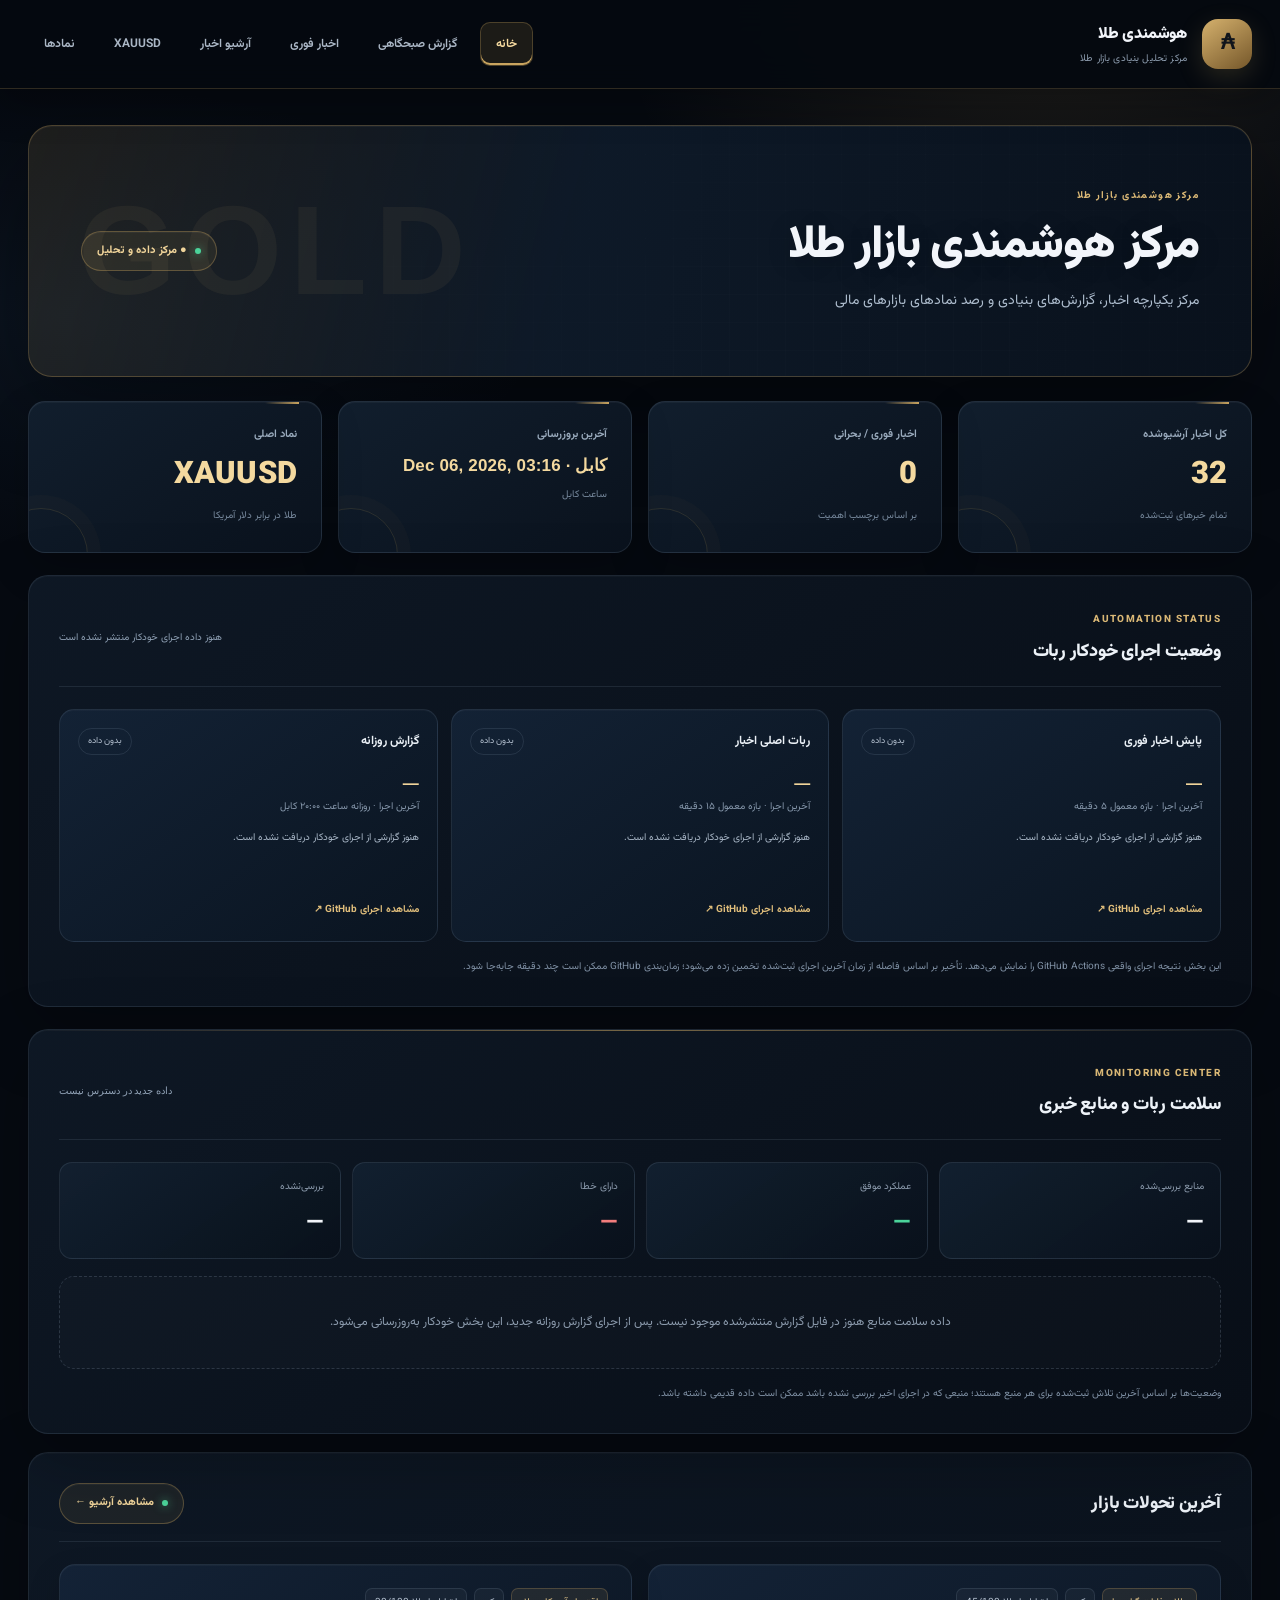
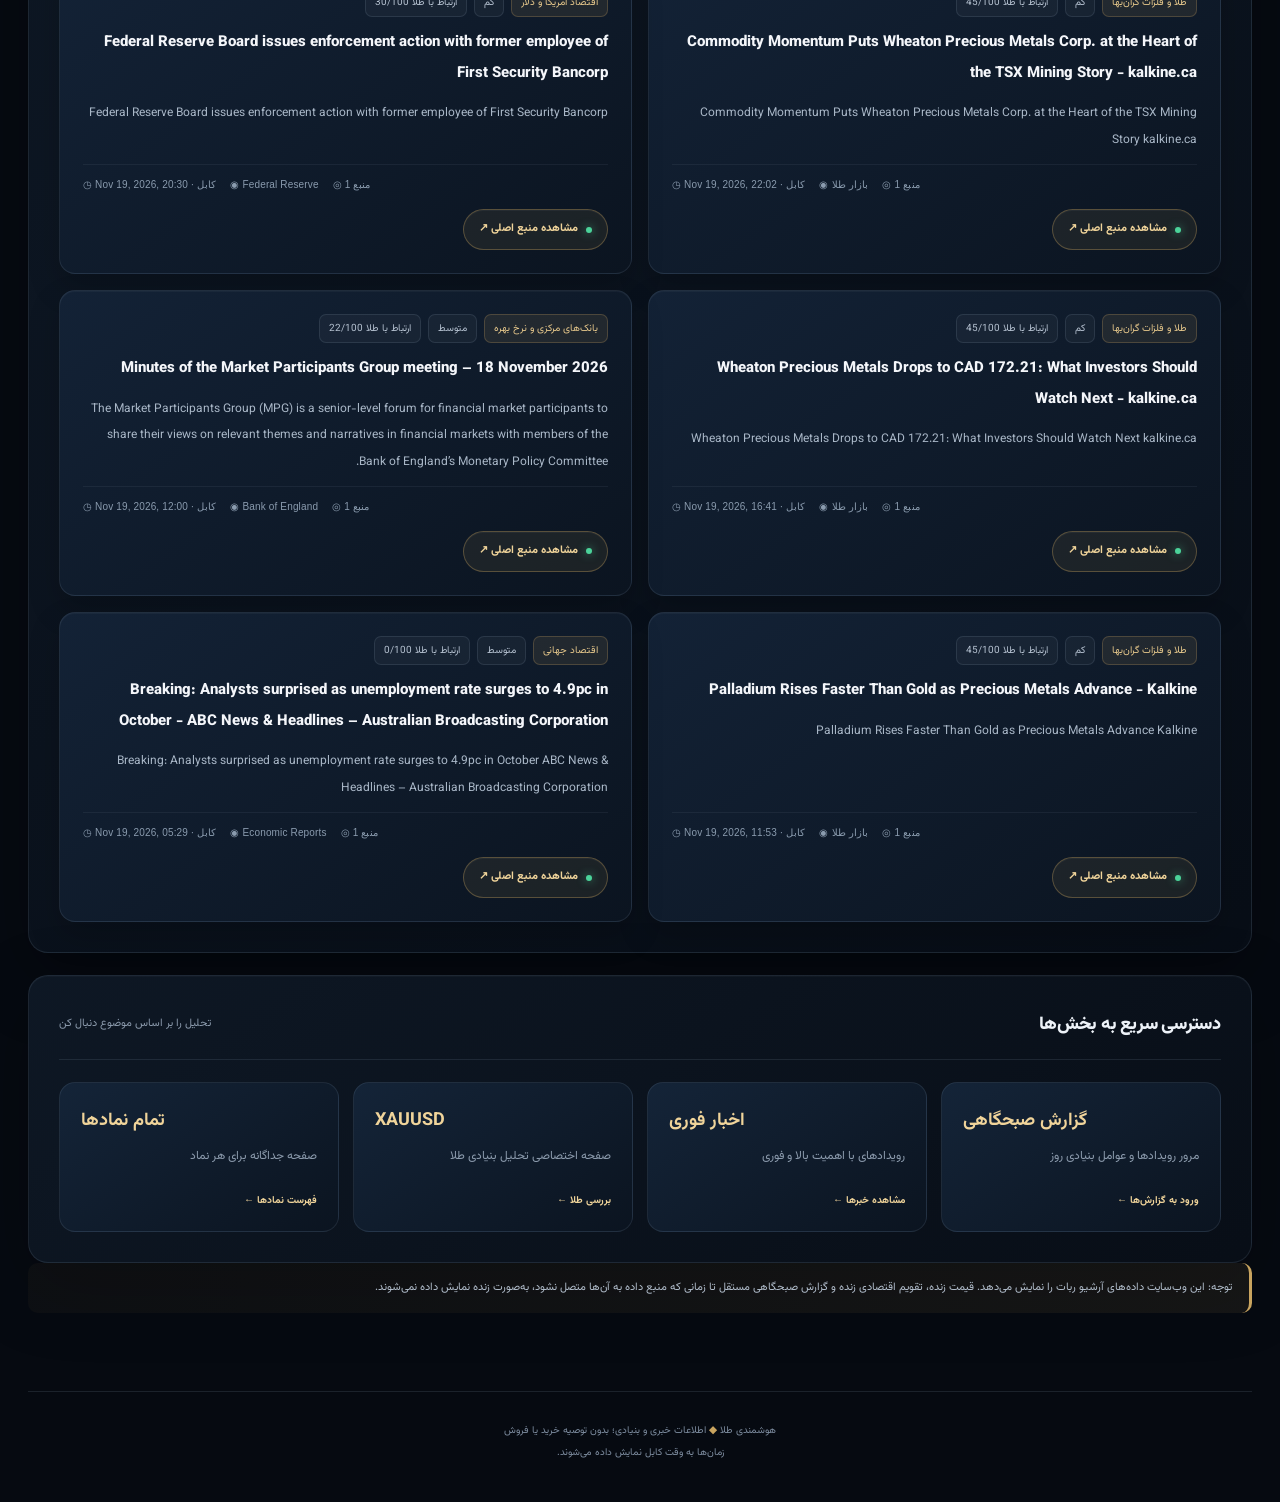
==== commit 9a5c1af1: "Add GitHub Actions runtime monitoring panel" ====
--- a/index.html
+++ b/index.html
@@ -1,2 +1,3 @@
-<!doctype html><html lang="fa" dir="rtl"><head><meta charset="utf-8"><meta name="viewport" content="width=device-width,initial-scale=1"><meta name="theme-color" content="#080d16"><meta name="description" content="مرکز هوشمندی بازار طلا | هوشمندی طلا"><title>مرکز هوشمندی بازار طلا | هوشمندی طلا</title><link rel="stylesheet" href="assets/site.css?v=20261120-stage14"></head><body data-page="home" ><header class="topbar"><div class="shell top-inner"><a class="brand" href="index.html"><div class="mark">₳</div><div><strong>هوشمندی طلا</strong><small>مرکز تحلیل بنیادی بازار طلا</small></div></a><nav class="nav"><a href="index.html">خانه</a><a href="reports.html">گزارش صبحگاهی</a><a href="breaking.html">اخبار فوری</a><a href="archive.html">آرشیو اخبار</a><a href="xauusd.html">XAUUSD</a><a href="symbols.html">نمادها</a></nav></div></header><main class="shell"><section class="hero"><div><div class="eyebrow">مرکز هوشمندی بازار طلا</div><h1>مرکز هوشمندی بازار طلا</h1><p>مرکز یکپارچه اخبار، گزارش‌های بنیادی و رصد نمادهای بازارهای مالی</p></div><div class="pill">● مرکز داده و تحلیل</div></section><section class="grid"><div class="stat"><span>کل اخبار آرشیوشده</span><strong id="total">—</strong><small>تمام خبرهای ثبت‌شده</small></div><div class="stat"><span>اخبار فوری / بحرانی</span><strong id="urgent">—</strong><small>بر اساس برچسب اهمیت</small></div><div class="stat"><span>آخرین بروزرسانی</span><strong style="font-size:17px" id="updated">—</strong><small>ساعت کابل</small></div><div class="stat"><span>نماد اصلی</span><strong>XAUUSD</strong><small>طلا در برابر دلار آمریکا</small></div></section><section class="panel health-panel" id="source-health-panel"><div class="section-head"><div><span class="section-kicker">MONITORING CENTER</span><h2>سلامت ربات و منابع خبری</h2></div><span class="health-updated" id="health-updated">در انتظار دریافت داده‌ها</span></div><div class="health-stats"><div class="health-stat"><small>منابع بررسی‌شده</small><strong id="health-total">—</strong></div><div class="health-stat"><small>عملکرد موفق</small><strong class="health-good" id="health-ok">—</strong></div><div class="health-stat"><small>دارای خطا</small><strong class="health-bad" id="health-failed">—</strong></div><div class="health-stat"><small>بررسی‌نشده</small><strong id="health-unknown">—</strong></div></div><div id="health-list" class="health-list"><div class="empty">اطلاعات سلامت منابع پس از انتشار گزارش بعدی ربات نمایش داده می‌شود.</div></div><p class="health-footnote">وضعیت‌ها بر اساس آخرین تلاش ثبت‌شده برای هر منبع هستند؛ منبعی که در اجرای اخیر بررسی نشده باشد ممکن است داده قدیمی داشته باشد.</p></section>
-<section class="panel" style="margin-top:18px"><div class="section-head"><h2>آخرین تحولات بازار</h2><a class="pill" href="archive.html">مشاهده آرشیو ←</a></div><div id="news-list" class="cards"><div class="empty">در حال دریافت خبرها…</div></div></section><section class="panel"><div class="section-head"><h2>دسترسی سریع به بخش‌ها</h2><small>تحلیل را بر اساس موضوع دنبال کن</small></div><div class="symbol-grid"><a class="symbol-card" href="reports.html"><b>گزارش صبحگاهی</b><p>مرور رویدادها و عوامل بنیادی روز</p><span>ورود به گزارش‌ها ←</span></a><a class="symbol-card" href="breaking.html"><b>اخبار فوری</b><p>رویدادهای با اهمیت بالا و فوری</p><span>مشاهده خبرها ←</span></a><a class="symbol-card" href="xauusd.html"><b>XAUUSD</b><p>صفحه اختصاصی تحلیل بنیادی طلا</p><span>بررسی طلا ←</span></a><a class="symbol-card" href="symbols.html"><b>تمام نمادها</b><p>صفحه جداگانه برای هر نماد</p><span>فهرست نمادها ←</span></a></div></section><div class="note">توجه: این وب‌سایت داده‌های آرشیو ربات را نمایش می‌دهد. قیمت زنده، تقویم اقتصادی زنده و گزارش صبحگاهی مستقل تا زمانی که منبع داده به آن‌ها متصل نشود، به‌صورت زنده نمایش داده نمی‌شوند.</div></main><footer class="shell footer">هوشمندی طلا <b>◆</b> اطلاعات خبری و بنیادی؛ بدون توصیه خرید یا فروش<br>زمان‌ها به وقت کابل نمایش داده می‌شوند.</footer><script src="assets/site.js?v=20261120-stage14" defer></script></body></html>+<!doctype html><html lang="fa" dir="rtl"><head><meta charset="utf-8"><meta name="viewport" content="width=device-width,initial-scale=1"><meta name="theme-color" content="#080d16"><meta name="description" content="مرکز هوشمندی بازار طلا | هوشمندی طلا"><title>مرکز هوشمندی بازار طلا | هوشمندی طلا</title><link rel="stylesheet" href="assets/site.css?v=20261120-stage15"></head><body data-page="home" ><header class="topbar"><div class="shell top-inner"><a class="brand" href="index.html"><div class="mark">₳</div><div><strong>هوشمندی طلا</strong><small>مرکز تحلیل بنیادی بازار طلا</small></div></a><nav class="nav"><a href="index.html">خانه</a><a href="reports.html">گزارش صبحگاهی</a><a href="breaking.html">اخبار فوری</a><a href="archive.html">آرشیو اخبار</a><a href="xauusd.html">XAUUSD</a><a href="symbols.html">نمادها</a></nav></div></header><main class="shell"><section class="hero"><div><div class="eyebrow">مرکز هوشمندی بازار طلا</div><h1>مرکز هوشمندی بازار طلا</h1><p>مرکز یکپارچه اخبار، گزارش‌های بنیادی و رصد نمادهای بازارهای مالی</p></div><div class="pill">● مرکز داده و تحلیل</div></section><section class="grid"><div class="stat"><span>کل اخبار آرشیوشده</span><strong id="total">—</strong><small>تمام خبرهای ثبت‌شده</small></div><div class="stat"><span>اخبار فوری / بحرانی</span><strong id="urgent">—</strong><small>بر اساس برچسب اهمیت</small></div><div class="stat"><span>آخرین بروزرسانی</span><strong style="font-size:17px" id="updated">—</strong><small>ساعت کابل</small></div><div class="stat"><span>نماد اصلی</span><strong>XAUUSD</strong><small>طلا در برابر دلار آمریکا</small></div></section><section class="panel runtime-panel" id="bot-runtime-panel"><div class="section-head"><div><span class="section-kicker">AUTOMATION STATUS</span><h2>وضعیت اجرای خودکار ربات</h2></div><span class="runtime-updated" id="runtime-updated">در انتظار داده اجرا</span></div><div class="runtime-grid"><article class="runtime-card"><div class="runtime-card-head"><b>پایش اخبار فوری</b><span id="runtime-breaking-badge" class="runtime-badge unknown">بدون داده</span></div><strong id="runtime-breaking-time">—</strong><small>آخرین اجرا · بازه معمول ۵ دقیقه</small><p id="runtime-breaking-detail">هنوز گزارشی از اجرای خودکار دریافت نشده است.</p><a id="runtime-breaking-link" class="runtime-link" href="https://github.com/artin504030-source/GoldNewsBot/actions" target="_blank" rel="noopener">مشاهده اجرای GitHub ↗</a></article><article class="runtime-card"><div class="runtime-card-head"><b>ربات اصلی اخبار</b><span id="runtime-news-badge" class="runtime-badge unknown">بدون داده</span></div><strong id="runtime-news-time">—</strong><small>آخرین اجرا · بازه معمول ۱۵ دقیقه</small><p id="runtime-news-detail">هنوز گزارشی از اجرای خودکار دریافت نشده است.</p><a id="runtime-news-link" class="runtime-link" href="https://github.com/artin504030-source/GoldNewsBot/actions" target="_blank" rel="noopener">مشاهده اجرای GitHub ↗</a></article><article class="runtime-card"><div class="runtime-card-head"><b>گزارش روزانه</b><span id="runtime-digest-badge" class="runtime-badge unknown">بدون داده</span></div><strong id="runtime-digest-time">—</strong><small>آخرین اجرا · روزانه ساعت ۲۰:۰۰ کابل</small><p id="runtime-digest-detail">هنوز گزارشی از اجرای خودکار دریافت نشده است.</p><a id="runtime-digest-link" class="runtime-link" href="https://github.com/artin504030-source/GoldNewsBot/actions" target="_blank" rel="noopener">مشاهده اجرای GitHub ↗</a></article></div><p class="runtime-footnote">این بخش نتیجه اجرای واقعی GitHub Actions را نمایش می‌دهد. تأخیر بر اساس فاصله از زمان آخرین اجرای ثبت‌شده تخمین زده می‌شود؛ زمان‌بندی GitHub ممکن است چند دقیقه جابه‌جا شود.</p></section>
+<section class="panel health-panel" id="source-health-panel"><div class="section-head"><div><span class="section-kicker">MONITORING CENTER</span><h2>سلامت ربات و منابع خبری</h2></div><span class="health-updated" id="health-updated">در انتظار دریافت داده‌ها</span></div><div class="health-stats"><div class="health-stat"><small>منابع بررسی‌شده</small><strong id="health-total">—</strong></div><div class="health-stat"><small>عملکرد موفق</small><strong class="health-good" id="health-ok">—</strong></div><div class="health-stat"><small>دارای خطا</small><strong class="health-bad" id="health-failed">—</strong></div><div class="health-stat"><small>بررسی‌نشده</small><strong id="health-unknown">—</strong></div></div><div id="health-list" class="health-list"><div class="empty">اطلاعات سلامت منابع پس از انتشار گزارش بعدی ربات نمایش داده می‌شود.</div></div><p class="health-footnote">وضعیت‌ها بر اساس آخرین تلاش ثبت‌شده برای هر منبع هستند؛ منبعی که در اجرای اخیر بررسی نشده باشد ممکن است داده قدیمی داشته باشد.</p></section>
+<section class="panel" style="margin-top:18px"><div class="section-head"><h2>آخرین تحولات بازار</h2><a class="pill" href="archive.html">مشاهده آرشیو ←</a></div><div id="news-list" class="cards"><div class="empty">در حال دریافت خبرها…</div></div></section><section class="panel"><div class="section-head"><h2>دسترسی سریع به بخش‌ها</h2><small>تحلیل را بر اساس موضوع دنبال کن</small></div><div class="symbol-grid"><a class="symbol-card" href="reports.html"><b>گزارش صبحگاهی</b><p>مرور رویدادها و عوامل بنیادی روز</p><span>ورود به گزارش‌ها ←</span></a><a class="symbol-card" href="breaking.html"><b>اخبار فوری</b><p>رویدادهای با اهمیت بالا و فوری</p><span>مشاهده خبرها ←</span></a><a class="symbol-card" href="xauusd.html"><b>XAUUSD</b><p>صفحه اختصاصی تحلیل بنیادی طلا</p><span>بررسی طلا ←</span></a><a class="symbol-card" href="symbols.html"><b>تمام نمادها</b><p>صفحه جداگانه برای هر نماد</p><span>فهرست نمادها ←</span></a></div></section><div class="note">توجه: این وب‌سایت داده‌های آرشیو ربات را نمایش می‌دهد. قیمت زنده، تقویم اقتصادی زنده و گزارش صبحگاهی مستقل تا زمانی که منبع داده به آن‌ها متصل نشود، به‌صورت زنده نمایش داده نمی‌شوند.</div></main><footer class="shell footer">هوشمندی طلا <b>◆</b> اطلاعات خبری و بنیادی؛ بدون توصیه خرید یا فروش<br>زمان‌ها به وقت کابل نمایش داده می‌شوند.</footer><script src="assets/site.js?v=20261120-stage15" defer></script></body></html>
--- a/assets/site.css
+++ b/assets/site.css
@@ -136,3 +136,7 @@
 .health-source-top{display:flex;align-items:center;justify-content:space-between;gap:10px}.health-source-top b{font-size:12px;color:#e9eef5;overflow-wrap:anywhere}.health-badge{flex:none;padding:3px 9px;border:1px solid var(--line);border-radius:999px;font-size:10px}.health-badge.ok{color:#83e4b8;border-color:rgba(75,211,154,.25);background:rgba(75,211,154,.08)}.health-badge.fail{color:#ffaaaa;border-color:rgba(242,125,125,.27);background:rgba(242,125,125,.08)}.health-badge.unknown{color:#b4c0ce}
 .health-source p{margin:8px 0;color:#aab8c8;font-size:11px;line-height:1.9;overflow-wrap:anywhere}.health-meta{display:flex;flex-wrap:wrap;gap:5px 13px;padding-top:8px;border-top:1px solid var(--line);color:#8192a6;font-size:9px}.health-footnote{margin:15px 0 0;color:#8192a6;font-size:10px;line-height:1.9}
 @media(max-width:640px){.health-stats{grid-template-columns:repeat(2,minmax(0,1fr));gap:8px}.health-stat{padding:12px}.health-list{grid-template-columns:1fr}.health-source{padding:13px}.health-updated{white-space:normal}}
+
+/* Stage 15 — GitHub Actions runtime monitoring */
+.runtime-panel{position:relative;overflow:hidden}.runtime-updated{color:#8fa0b4;font-size:10px}.runtime-grid{display:grid;grid-template-columns:repeat(3,minmax(0,1fr));gap:13px}.runtime-card{min-width:0;padding:18px;border:1px solid var(--line);border-radius:15px;background:linear-gradient(145deg,#132235,#0a1420);box-shadow:inset 0 1px rgba(255,255,255,.025)}.runtime-card-head{display:flex;align-items:center;justify-content:space-between;gap:8px}.runtime-card-head b{font-size:12px;color:#eaf0f6}.runtime-badge{padding:4px 9px;border:1px solid var(--line);border-radius:999px;font-size:9px;white-space:nowrap}.runtime-badge.ok{color:#83e4b8;border-color:rgba(75,211,154,.28);background:rgba(75,211,154,.08)}.runtime-badge.fail{color:#ffaaaa;border-color:rgba(242,125,125,.3);background:rgba(242,125,125,.08)}.runtime-badge.late{color:#f5cf82;border-color:rgba(217,173,93,.35);background:rgba(217,173,93,.1)}.runtime-badge.unknown{color:#b3bfce}.runtime-card>strong{display:block;margin:15px 0 0;color:#f0d49a;font:700 16px/1.7 Inter,Arial,sans-serif;direction:ltr;text-align:right;font-variant-numeric:tabular-nums}.runtime-card>small{display:block;color:#8798ac;font-size:10px}.runtime-card p{min-height:56px;margin:12px 0;color:#aab8c8;font-size:10px;line-height:2;overflow-wrap:anywhere}.runtime-link{display:inline-block;color:#dfbd7b;font-size:10px;font-weight:700}.runtime-link:hover{color:#ffe3a8;text-decoration:underline}.runtime-footnote{margin:15px 0 0;color:#8192a6;font-size:10px;line-height:1.9}
+@media(max-width:800px){.runtime-grid{grid-template-columns:1fr}.runtime-card p{min-height:0}}
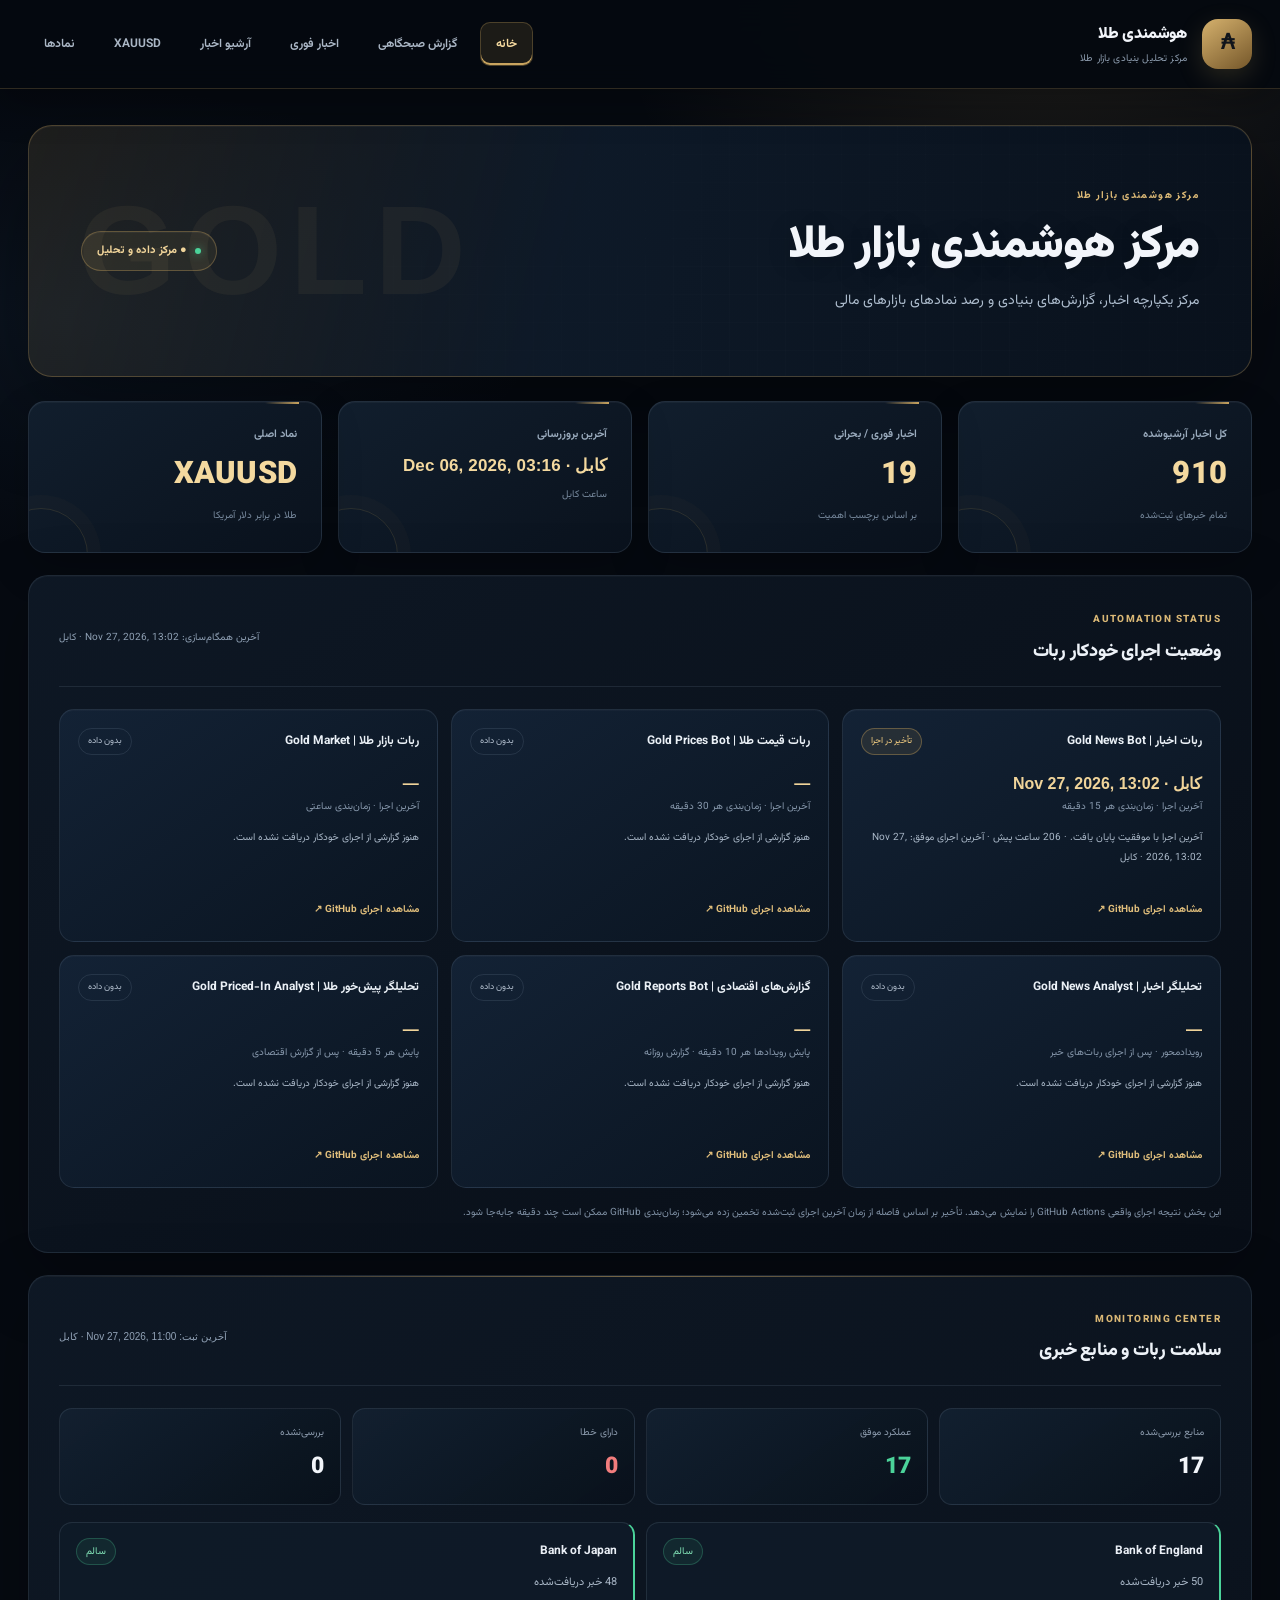
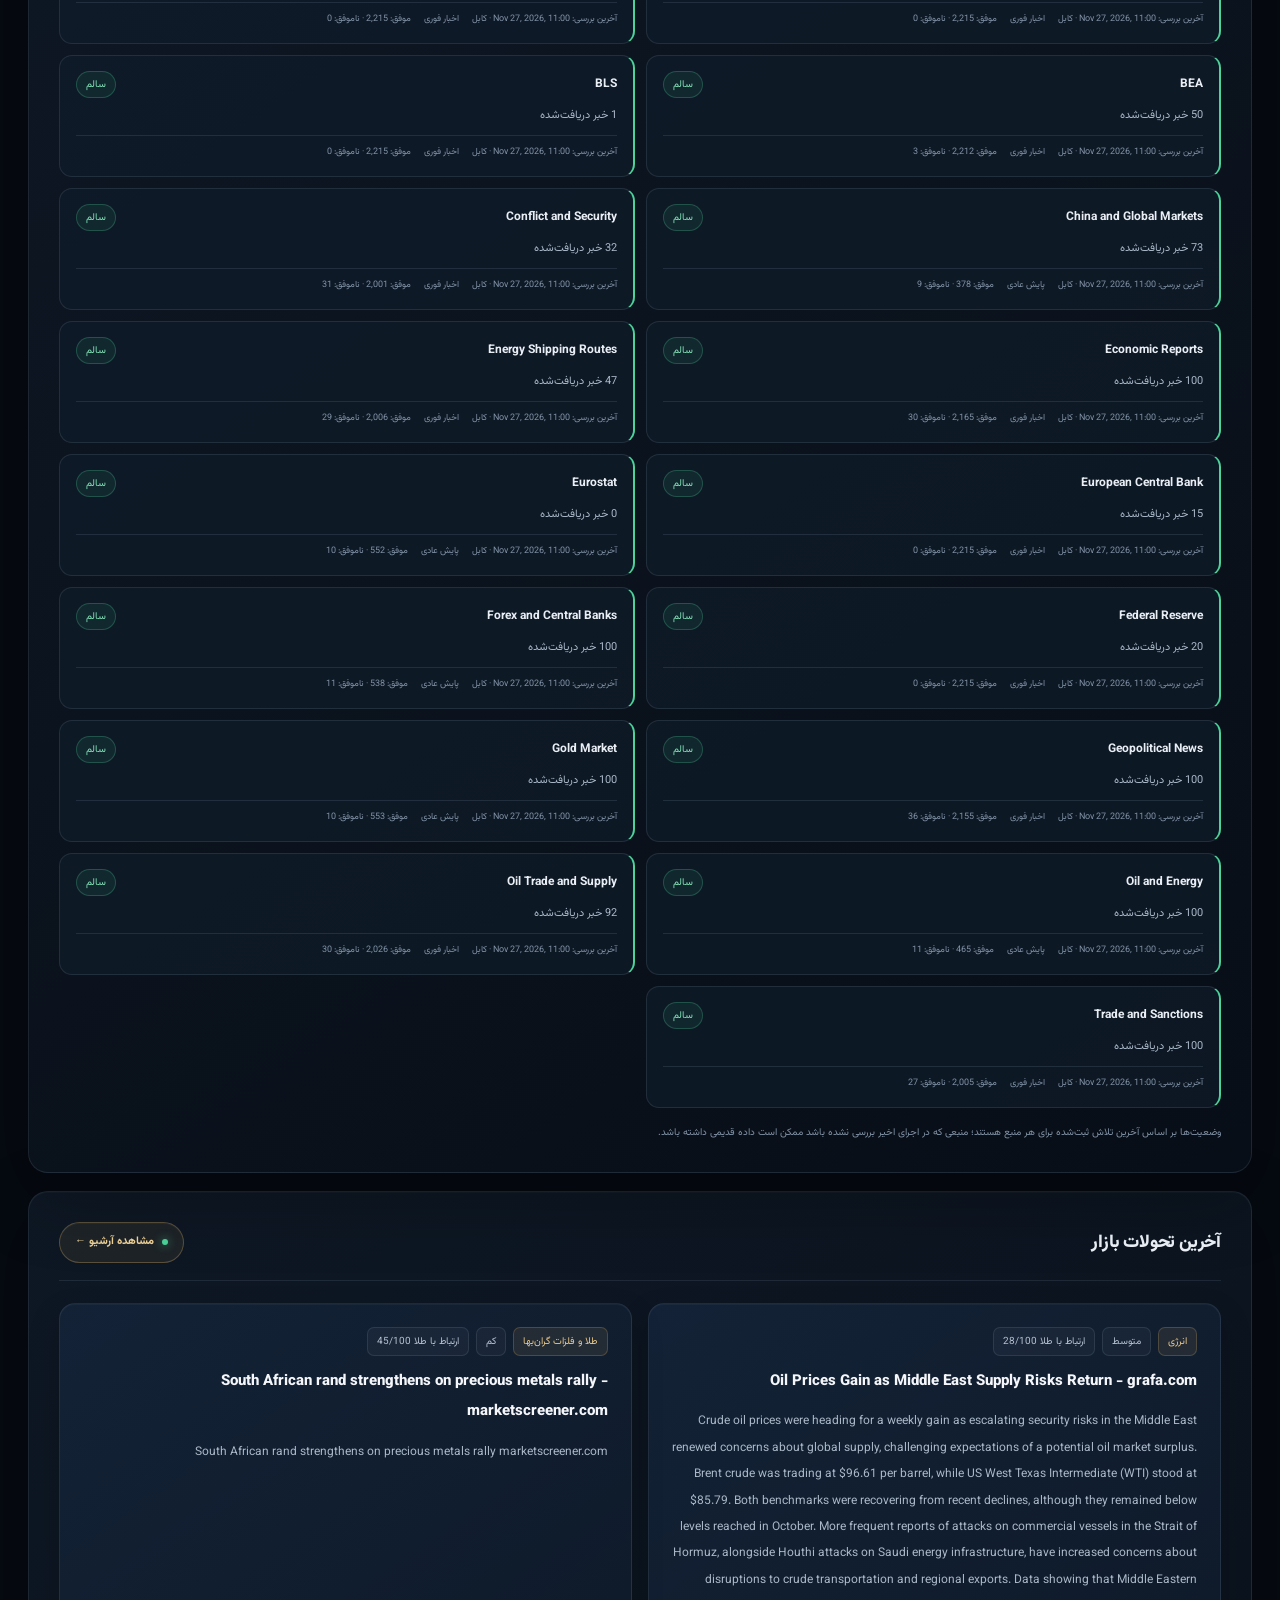
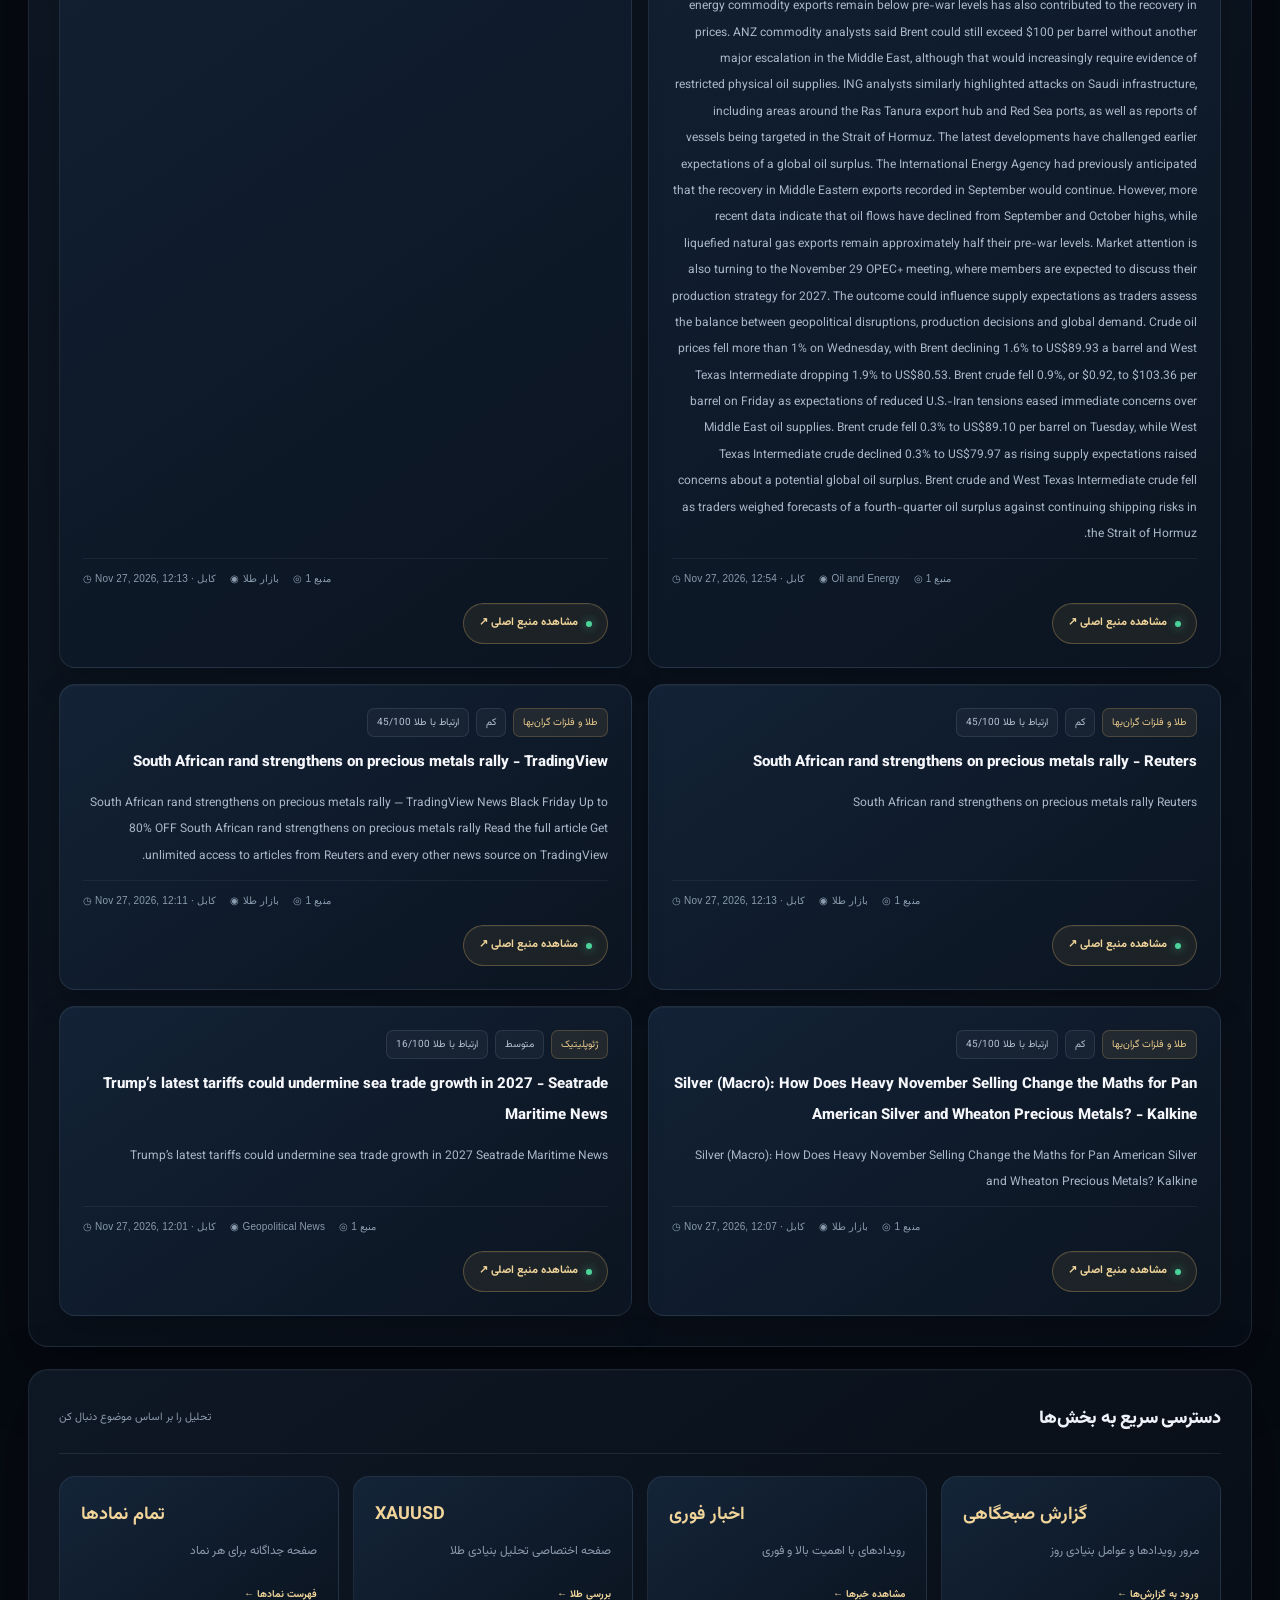
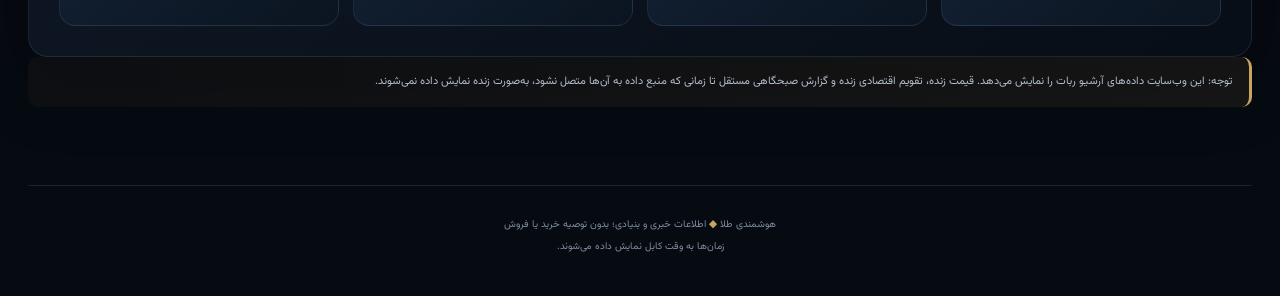
==== commit 88668c69: "feat(dashboard): show runtime status for all six bots" ====
--- a/index.html
+++ b/index.html
@@ -1,3 +1,3 @@
-<!doctype html><html lang="fa" dir="rtl"><head><meta charset="utf-8"><meta name="viewport" content="width=device-width,initial-scale=1"><meta name="theme-color" content="#080d16"><meta name="description" content="مرکز هوشمندی بازار طلا | هوشمندی طلا"><title>مرکز هوشمندی بازار طلا | هوشمندی طلا</title><link rel="stylesheet" href="assets/site.css?v=20261120-stage15"></head><body data-page="home" ><header class="topbar"><div class="shell top-inner"><a class="brand" href="index.html"><div class="mark">₳</div><div><strong>هوشمندی طلا</strong><small>مرکز تحلیل بنیادی بازار طلا</small></div></a><nav class="nav"><a href="index.html">خانه</a><a href="reports.html">گزارش صبحگاهی</a><a href="breaking.html">اخبار فوری</a><a href="archive.html">آرشیو اخبار</a><a href="xauusd.html">XAUUSD</a><a href="symbols.html">نمادها</a></nav></div></header><main class="shell"><section class="hero"><div><div class="eyebrow">مرکز هوشمندی بازار طلا</div><h1>مرکز هوشمندی بازار طلا</h1><p>مرکز یکپارچه اخبار، گزارش‌های بنیادی و رصد نمادهای بازارهای مالی</p></div><div class="pill">● مرکز داده و تحلیل</div></section><section class="grid"><div class="stat"><span>کل اخبار آرشیوشده</span><strong id="total">—</strong><small>تمام خبرهای ثبت‌شده</small></div><div class="stat"><span>اخبار فوری / بحرانی</span><strong id="urgent">—</strong><small>بر اساس برچسب اهمیت</small></div><div class="stat"><span>آخرین بروزرسانی</span><strong style="font-size:17px" id="updated">—</strong><small>ساعت کابل</small></div><div class="stat"><span>نماد اصلی</span><strong>XAUUSD</strong><small>طلا در برابر دلار آمریکا</small></div></section><section class="panel runtime-panel" id="bot-runtime-panel"><div class="section-head"><div><span class="section-kicker">AUTOMATION STATUS</span><h2>وضعیت اجرای خودکار ربات</h2></div><span class="runtime-updated" id="runtime-updated">در انتظار داده اجرا</span></div><div class="runtime-grid"><article class="runtime-card"><div class="runtime-card-head"><b>پایش اخبار فوری</b><span id="runtime-breaking-badge" class="runtime-badge unknown">بدون داده</span></div><strong id="runtime-breaking-time">—</strong><small>آخرین اجرا · بازه معمول ۵ دقیقه</small><p id="runtime-breaking-detail">هنوز گزارشی از اجرای خودکار دریافت نشده است.</p><a id="runtime-breaking-link" class="runtime-link" href="https://github.com/artin504030-source/GoldNewsBot/actions" target="_blank" rel="noopener">مشاهده اجرای GitHub ↗</a></article><article class="runtime-card"><div class="runtime-card-head"><b>ربات اصلی اخبار</b><span id="runtime-news-badge" class="runtime-badge unknown">بدون داده</span></div><strong id="runtime-news-time">—</strong><small>آخرین اجرا · بازه معمول ۱۵ دقیقه</small><p id="runtime-news-detail">هنوز گزارشی از اجرای خودکار دریافت نشده است.</p><a id="runtime-news-link" class="runtime-link" href="https://github.com/artin504030-source/GoldNewsBot/actions" target="_blank" rel="noopener">مشاهده اجرای GitHub ↗</a></article><article class="runtime-card"><div class="runtime-card-head"><b>گزارش روزانه</b><span id="runtime-digest-badge" class="runtime-badge unknown">بدون داده</span></div><strong id="runtime-digest-time">—</strong><small>آخرین اجرا · روزانه ساعت ۲۰:۰۰ کابل</small><p id="runtime-digest-detail">هنوز گزارشی از اجرای خودکار دریافت نشده است.</p><a id="runtime-digest-link" class="runtime-link" href="https://github.com/artin504030-source/GoldNewsBot/actions" target="_blank" rel="noopener">مشاهده اجرای GitHub ↗</a></article></div><p class="runtime-footnote">این بخش نتیجه اجرای واقعی GitHub Actions را نمایش می‌دهد. تأخیر بر اساس فاصله از زمان آخرین اجرای ثبت‌شده تخمین زده می‌شود؛ زمان‌بندی GitHub ممکن است چند دقیقه جابه‌جا شود.</p></section>
+<!doctype html><html lang="fa" dir="rtl"><head><meta charset="utf-8"><meta name="viewport" content="width=device-width,initial-scale=1"><meta name="theme-color" content="#080d16"><meta name="description" content="مرکز هوشمندی بازار طلا | هوشمندی طلا"><title>مرکز هوشمندی بازار طلا | هوشمندی طلا</title><link rel="stylesheet" href="assets/site.css?v=20261127-sixbots1"></head><body data-page="home" ><header class="topbar"><div class="shell top-inner"><a class="brand" href="index.html"><div class="mark">₳</div><div><strong>هوشمندی طلا</strong><small>مرکز تحلیل بنیادی بازار طلا</small></div></a><nav class="nav"><a href="index.html">خانه</a><a href="reports.html">گزارش صبحگاهی</a><a href="breaking.html">اخبار فوری</a><a href="archive.html">آرشیو اخبار</a><a href="xauusd.html">XAUUSD</a><a href="symbols.html">نمادها</a></nav></div></header><main class="shell"><section class="hero"><div><div class="eyebrow">مرکز هوشمندی بازار طلا</div><h1>مرکز هوشمندی بازار طلا</h1><p>مرکز یکپارچه اخبار، گزارش‌های بنیادی و رصد نمادهای بازارهای مالی</p></div><div class="pill">● مرکز داده و تحلیل</div></section><section class="grid"><div class="stat"><span>کل اخبار آرشیوشده</span><strong id="total">—</strong><small>تمام خبرهای ثبت‌شده</small></div><div class="stat"><span>اخبار فوری / بحرانی</span><strong id="urgent">—</strong><small>بر اساس برچسب اهمیت</small></div><div class="stat"><span>آخرین بروزرسانی</span><strong style="font-size:17px" id="updated">—</strong><small>ساعت کابل</small></div><div class="stat"><span>نماد اصلی</span><strong>XAUUSD</strong><small>طلا در برابر دلار آمریکا</small></div></section><section class="panel runtime-panel" id="bot-runtime-panel"><div class="section-head"><div><span class="section-kicker">AUTOMATION STATUS</span><h2>وضعیت اجرای خودکار ربات</h2></div><span class="runtime-updated" id="runtime-updated">در انتظار داده اجرا</span></div><div class="runtime-grid"><article class="runtime-card"><div class="runtime-card-head"><b>ربات اخبار | Gold News Bot</b><span id="runtime-news-badge" class="runtime-badge unknown">بدون داده</span></div><strong id="runtime-news-time">—</strong><small>آخرین اجرا · زمان‌بندی هر 15 دقیقه</small><p id="runtime-news-detail">هنوز گزارشی از اجرای خودکار دریافت نشده است.</p><a id="runtime-news-link" class="runtime-link" href="https://github.com/artin504030-source/GoldNewsBot/actions" target="_blank" rel="noopener">مشاهده اجرای GitHub ↗</a></article><article class="runtime-card"><div class="runtime-card-head"><b>ربات قیمت طلا | Gold Prices Bot</b><span id="runtime-prices-badge" class="runtime-badge unknown">بدون داده</span></div><strong id="runtime-prices-time">—</strong><small>آخرین اجرا · زمان‌بندی هر 30 دقیقه</small><p id="runtime-prices-detail">هنوز گزارشی از اجرای خودکار دریافت نشده است.</p><a id="runtime-prices-link" class="runtime-link" href="https://github.com/artin504030-source/GoldNewsBot/actions" target="_blank" rel="noopener">مشاهده اجرای GitHub ↗</a></article><article class="runtime-card"><div class="runtime-card-head"><b>ربات بازار طلا | Gold Market</b><span id="runtime-market-badge" class="runtime-badge unknown">بدون داده</span></div><strong id="runtime-market-time">—</strong><small>آخرین اجرا · زمان‌بندی ساعتی</small><p id="runtime-market-detail">هنوز گزارشی از اجرای خودکار دریافت نشده است.</p><a id="runtime-market-link" class="runtime-link" href="https://github.com/artin504030-source/GoldNewsBot/actions" target="_blank" rel="noopener">مشاهده اجرای GitHub ↗</a></article><article class="runtime-card"><div class="runtime-card-head"><b>تحلیلگر اخبار | Gold News Analyst</b><span id="runtime-analyst-badge" class="runtime-badge unknown">بدون داده</span></div><strong id="runtime-analyst-time">—</strong><small>رویدادمحور · پس از اجرای ربات‌های خبر</small><p id="runtime-analyst-detail">هنوز گزارشی از اجرای خودکار دریافت نشده است.</p><a id="runtime-analyst-link" class="runtime-link" href="https://github.com/artin504030-source/GoldNewsBot/actions" target="_blank" rel="noopener">مشاهده اجرای GitHub ↗</a></article><article class="runtime-card"><div class="runtime-card-head"><b>گزارش‌های اقتصادی | Gold Reports Bot</b><span id="runtime-reports-badge" class="runtime-badge unknown">بدون داده</span></div><strong id="runtime-reports-time">—</strong><small>پایش رویدادها هر 10 دقیقه · گزارش روزانه</small><p id="runtime-reports-detail">هنوز گزارشی از اجرای خودکار دریافت نشده است.</p><a id="runtime-reports-link" class="runtime-link" href="https://github.com/artin504030-source/GoldNewsBot/actions" target="_blank" rel="noopener">مشاهده اجرای GitHub ↗</a></article><article class="runtime-card"><div class="runtime-card-head"><b>تحلیلگر پیش‌خور طلا | Gold Priced-In Analyst</b><span id="runtime-priced-in-badge" class="runtime-badge unknown">بدون داده</span></div><strong id="runtime-priced-in-time">—</strong><small>پایش هر 5 دقیقه · پس از گزارش اقتصادی</small><p id="runtime-priced-in-detail">هنوز گزارشی از اجرای خودکار دریافت نشده است.</p><a id="runtime-priced-in-link" class="runtime-link" href="https://github.com/artin504030-source/GoldNewsBot/actions" target="_blank" rel="noopener">مشاهده اجرای GitHub ↗</a></article></div><p class="runtime-footnote">این بخش نتیجه اجرای واقعی GitHub Actions را نمایش می‌دهد. تأخیر بر اساس فاصله از زمان آخرین اجرای ثبت‌شده تخمین زده می‌شود؛ زمان‌بندی GitHub ممکن است چند دقیقه جابه‌جا شود.</p></section>
 <section class="panel health-panel" id="source-health-panel"><div class="section-head"><div><span class="section-kicker">MONITORING CENTER</span><h2>سلامت ربات و منابع خبری</h2></div><span class="health-updated" id="health-updated">در انتظار دریافت داده‌ها</span></div><div class="health-stats"><div class="health-stat"><small>منابع بررسی‌شده</small><strong id="health-total">—</strong></div><div class="health-stat"><small>عملکرد موفق</small><strong class="health-good" id="health-ok">—</strong></div><div class="health-stat"><small>دارای خطا</small><strong class="health-bad" id="health-failed">—</strong></div><div class="health-stat"><small>بررسی‌نشده</small><strong id="health-unknown">—</strong></div></div><div id="health-list" class="health-list"><div class="empty">اطلاعات سلامت منابع پس از انتشار گزارش بعدی ربات نمایش داده می‌شود.</div></div><p class="health-footnote">وضعیت‌ها بر اساس آخرین تلاش ثبت‌شده برای هر منبع هستند؛ منبعی که در اجرای اخیر بررسی نشده باشد ممکن است داده قدیمی داشته باشد.</p></section>
-<section class="panel" style="margin-top:18px"><div class="section-head"><h2>آخرین تحولات بازار</h2><a class="pill" href="archive.html">مشاهده آرشیو ←</a></div><div id="news-list" class="cards"><div class="empty">در حال دریافت خبرها…</div></div></section><section class="panel"><div class="section-head"><h2>دسترسی سریع به بخش‌ها</h2><small>تحلیل را بر اساس موضوع دنبال کن</small></div><div class="symbol-grid"><a class="symbol-card" href="reports.html"><b>گزارش صبحگاهی</b><p>مرور رویدادها و عوامل بنیادی روز</p><span>ورود به گزارش‌ها ←</span></a><a class="symbol-card" href="breaking.html"><b>اخبار فوری</b><p>رویدادهای با اهمیت بالا و فوری</p><span>مشاهده خبرها ←</span></a><a class="symbol-card" href="xauusd.html"><b>XAUUSD</b><p>صفحه اختصاصی تحلیل بنیادی طلا</p><span>بررسی طلا ←</span></a><a class="symbol-card" href="symbols.html"><b>تمام نمادها</b><p>صفحه جداگانه برای هر نماد</p><span>فهرست نمادها ←</span></a></div></section><div class="note">توجه: این وب‌سایت داده‌های آرشیو ربات را نمایش می‌دهد. قیمت زنده، تقویم اقتصادی زنده و گزارش صبحگاهی مستقل تا زمانی که منبع داده به آن‌ها متصل نشود، به‌صورت زنده نمایش داده نمی‌شوند.</div></main><footer class="shell footer">هوشمندی طلا <b>◆</b> اطلاعات خبری و بنیادی؛ بدون توصیه خرید یا فروش<br>زمان‌ها به وقت کابل نمایش داده می‌شوند.</footer><script src="assets/site.js?v=20261120-stage15" defer></script></body></html>+<section class="panel" style="margin-top:18px"><div class="section-head"><h2>آخرین تحولات بازار</h2><a class="pill" href="archive.html">مشاهده آرشیو ←</a></div><div id="news-list" class="cards"><div class="empty">در حال دریافت خبرها…</div></div></section><section class="panel"><div class="section-head"><h2>دسترسی سریع به بخش‌ها</h2><small>تحلیل را بر اساس موضوع دنبال کن</small></div><div class="symbol-grid"><a class="symbol-card" href="reports.html"><b>گزارش صبحگاهی</b><p>مرور رویدادها و عوامل بنیادی روز</p><span>ورود به گزارش‌ها ←</span></a><a class="symbol-card" href="breaking.html"><b>اخبار فوری</b><p>رویدادهای با اهمیت بالا و فوری</p><span>مشاهده خبرها ←</span></a><a class="symbol-card" href="xauusd.html"><b>XAUUSD</b><p>صفحه اختصاصی تحلیل بنیادی طلا</p><span>بررسی طلا ←</span></a><a class="symbol-card" href="symbols.html"><b>تمام نمادها</b><p>صفحه جداگانه برای هر نماد</p><span>فهرست نمادها ←</span></a></div></section><div class="note">توجه: این وب‌سایت داده‌های آرشیو ربات را نمایش می‌دهد. قیمت زنده، تقویم اقتصادی زنده و گزارش صبحگاهی مستقل تا زمانی که منبع داده به آن‌ها متصل نشود، به‌صورت زنده نمایش داده نمی‌شوند.</div></main><footer class="shell footer">هوشمندی طلا <b>◆</b> اطلاعات خبری و بنیادی؛ بدون توصیه خرید یا فروش<br>زمان‌ها به وقت کابل نمایش داده می‌شوند.</footer><script src="assets/site.js?v=20261127-sixbots1" defer></script></body></html>
